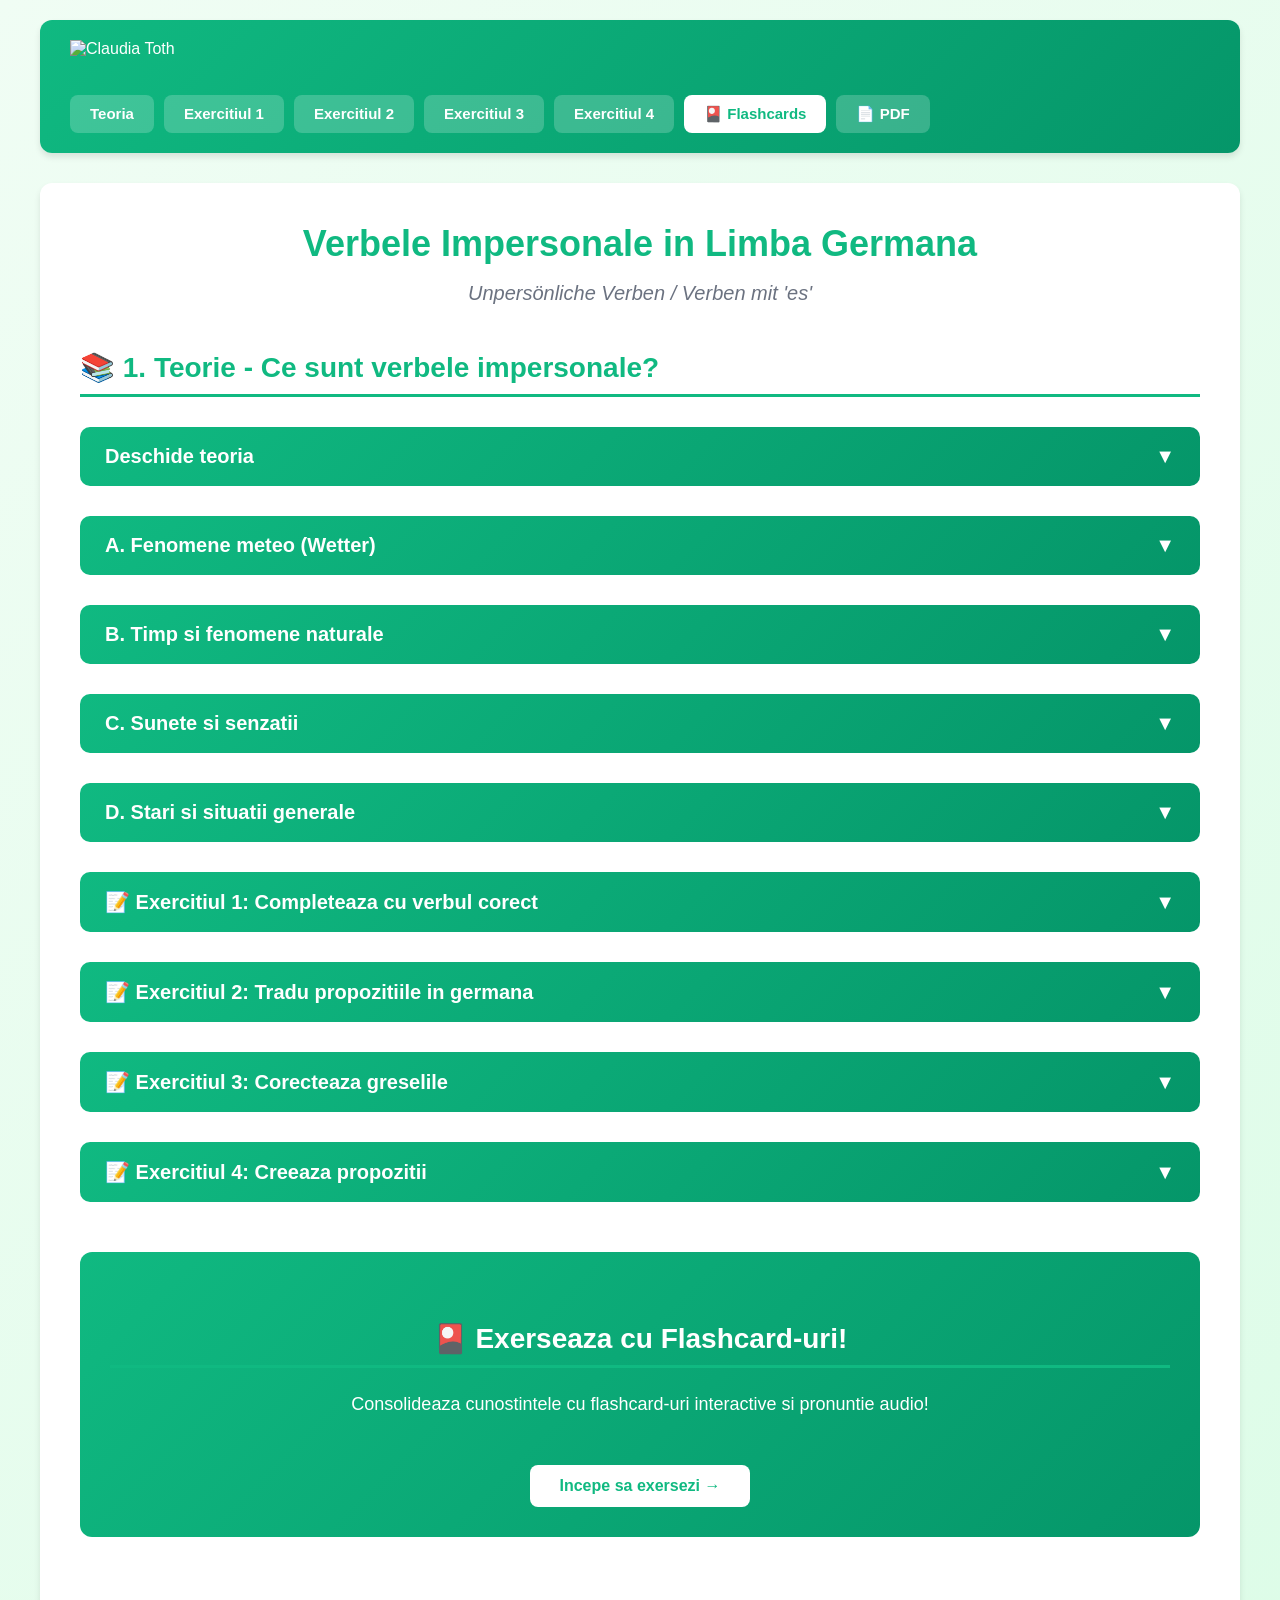
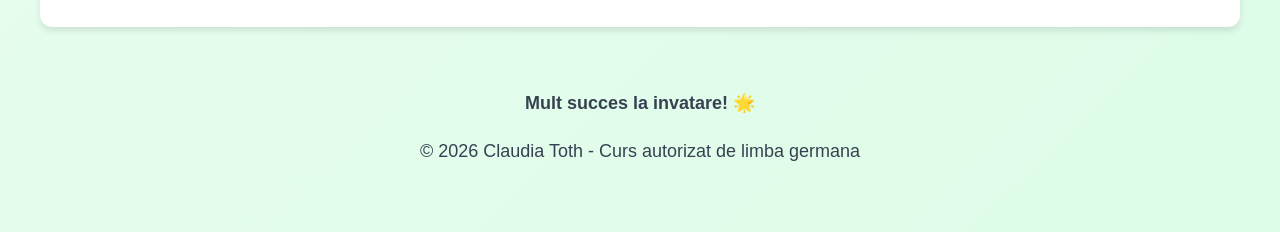
==== index.html @ e05b2d72 "index.html" ====
<!DOCTYPE html>
<html lang="ro">
<head>
    <meta charset="UTF-8">
    <meta name="robots" content="noindex, nofollow">
    <meta name="viewport" content="width=device-width, initial-scale=1.0">
    <title>Verbele Impersonale in Limba Germana</title>
    <style>
        * {
            margin: 0;
            padding: 0;
            box-sizing: border-box;
        }

        body {
            font-family: 'Segoe UI', Tahoma, Geneva, Verdana, sans-serif;
            background: linear-gradient(135deg, #f0fdf4 0%, #dcfce7 100%);
            min-height: 100vh;
            padding: 20px;
        }

        .container {
            max-width: 1200px;
            margin: 0 auto;
        }

        /* Header / Navbar */
        .header {
            background: linear-gradient(135deg, #10b981 0%, #059669 100%);
            color: white;
            padding: 20px 30px;
            border-radius: 12px;
            margin-bottom: 30px;
            box-shadow: 0 4px 6px rgba(0,0,0,0.1);
            position: sticky;
            top: 20px;
            z-index: 100;
        }

        .logo-section {
            display: flex;
            align-items: center;
            gap: 12px;
            margin-bottom: 15px;
        }

        .butterfly {
            font-size: 45px;
        }

        .brand-name {
            font-size: 28px;
            font-weight: bold;
            color: white;
        }

        .nav-buttons {
            display: flex;
            flex-wrap: wrap;
            gap: 10px;
            margin-top: 15px;
        }

        .nav-btn {
            background: rgba(255,255,255,0.2);
            color: white;
            border: none;
            padding: 10px 20px;
            border-radius: 8px;
            font-size: 15px;
            font-weight: 600;
            cursor: pointer;
            transition: all 0.3s ease;
            text-decoration: none;
        }

        .nav-btn:hover {
            background: white;
            color: #10b981;
            transform: translateY(-2px);
        }

        .flashcards-btn {
            background: white;
            color: #10b981;
        }

        .flashcards-btn:hover {
            background: rgba(255,255,255,0.9);
            transform: translateY(-2px) scale(1.05);
        }

        /* Content */
        .content {
            background: white;
            padding: 40px;
            border-radius: 12px;
            box-shadow: 0 4px 6px rgba(0,0,0,0.1);
            margin-bottom: 30px;
        }

        h1 {
            color: #10b981;
            font-size: 36px;
            margin-bottom: 10px;
            text-align: center;
        }

        h2 {
            color: #10b981;
            font-size: 28px;
            margin-top: 40px;
            margin-bottom: 20px;
            padding-bottom: 10px;
            border-bottom: 3px solid #10b981;
        }

        h3 {
            color: #10b981;
            font-size: 22px;
            margin-top: 30px;
            margin-bottom: 15px;
        }

        p {
            line-height: 1.8;
            margin-bottom: 15px;
            font-size: 18px;
            color: #374151;
        }

        .subtitle {
            text-align: center;
            font-style: italic;
            color: #6b7280;
            font-size: 20px;
            margin-bottom: 40px;
        }

        ul {
            margin-left: 30px;
            margin-bottom: 20px;
        }

        li {
            margin-bottom: 10px;
            line-height: 1.6;
            font-size: 18px;
            color: #374151;
        }

        .highlight {
            color: #10b981;
            font-weight: bold;
        }

        .example {
            background: #f0fdf4;
            padding: 15px;
            border-left: 4px solid #10b981;
            margin: 20px 0;
            border-radius: 8px;
        }

        /* Tables */
        .table-wrapper {
            overflow-x: auto;
            -webkit-overflow-scrolling: touch;
            margin: 20px 0;
            border-radius: 8px;
            box-shadow: 0 2px 8px rgba(0,0,0,0.1);
            position: relative;
        }

        .table-wrapper::after {
            content: '← Scroll →';
            position: absolute;
            bottom: 10px;
            right: 10px;
            background: rgba(16, 185, 129, 0.9);
            color: white;
            padding: 5px 10px;
            border-radius: 5px;
            font-size: 12px;
            font-weight: 600;
            pointer-events: none;
            opacity: 0;
            transition: opacity 0.3s ease;
        }

        @media (max-width: 768px) {
            .table-wrapper::after {
                opacity: 1;
            }
        }

        table {
            width: 100%;
            border-collapse: collapse;
            min-width: 600px;
        }

        th {
            background: linear-gradient(135deg, #10b981 0%, #059669 100%);
            color: white;
            padding: 15px;
            text-align: left;
            font-weight: 700;
            white-space: nowrap;
        }

        td {
            padding: 12px 15px;
            border-bottom: 1px solid #e2e8f0;
        }

        tr:hover {
            background: #f7fafc;
        }

        tr:last-child td {
            border-bottom: none;
        }

        /* Exercises */
        .exercise {
            background: #f9fafb;
            padding: 25px;
            border-radius: 12px;
            margin: 25px 0;
            border: 2px solid #e5e7eb;
        }

        .exercise-title {
            color: #10b981;
            font-size: 20px;
            font-weight: bold;
            margin-bottom: 15px;
        }

        .exercise-instruction {
            font-style: italic;
            color: #6b7280;
            margin-bottom: 20px;
        }

        .question {
            margin-bottom: 15px;
            font-size: 18px;
            line-height: 1.8;
        }

        .answer-input {
            width: 100%;
            padding: 10px;
            border: 2px solid #d1d5db;
            border-radius: 8px;
            font-size: 16px;
            margin-top: 8px;
            transition: all 0.3s ease;
            font-family: 'Segoe UI', Tahoma, Geneva, Verdana, sans-serif;
        }

        .answer-input:focus {
            outline: none;
            border-color: #10b981;
        }

        textarea.answer-input {
            resize: vertical;
            min-height: 60px;
        }

        .check-btn {
            background: #10b981;
            color: white;
            border: none;
            padding: 12px 30px;
            border-radius: 8px;
            font-size: 16px;
            font-weight: 600;
            cursor: pointer;
            margin-top: 20px;
            transition: all 0.3s ease;
        }

        .check-btn:hover {
            background: #059669;
            transform: translateY(-2px);
            box-shadow: 0 4px 12px rgba(16, 185, 129, 0.3);
        }

        .feedback {
            padding: 15px;
            border-radius: 8px;
            margin-top: 15px;
            font-weight: 600;
        }

        .feedback.correct {
            background: #d1fae5;
            color: #065f46;
            border: 2px solid #10b981;
        }

        .feedback.incorrect {
            background: #fee2e2;
            color: #991b1b;
            border: 2px solid #ef4444;
        }

        /* Dropdown sections */
        .dropdown-section {
            margin: 30px 0;
        }

        .dropdown-header {
            background: linear-gradient(135deg, #10b981 0%, #059669 100%);
            color: white;
            padding: 18px 25px;
            border-radius: 10px;
            cursor: pointer;
            display: flex;
            justify-content: space-between;
            align-items: center;
            font-size: 20px;
            font-weight: bold;
            transition: all 0.3s ease;
        }

        .dropdown-header:hover {
            transform: translateX(5px);
            box-shadow: 0 4px 12px rgba(16, 185, 129, 0.3);
        }

        .dropdown-content {
            display: none;
            padding: 25px;
            background: #f9fafb;
            border-radius: 0 0 10px 10px;
            margin-top: -10px;
        }

        .dropdown-content.active {
            display: block;
        }

        .arrow {
            transition: transform 0.3s ease;
        }

        .arrow.rotated {
            transform: rotate(180deg);
        }

        /* Back to Top Button */
        .back-to-top {
            position: fixed;
            bottom: 30px;
            right: 30px;
            background: linear-gradient(135deg, #10b981 0%, #059669 100%);
            color: white;
            width: 50px;
            height: 50px;
            border-radius: 50%;
            border: none;
            cursor: pointer;
            display: none;
            align-items: center;
            justify-content: center;
            font-size: 24px;
            box-shadow: 0 4px 12px rgba(16, 185, 129, 0.4);
            transition: all 0.3s ease;
            z-index: 999;
        }

        .back-to-top.show {
            display: flex;
        }

        .back-to-top:hover {
            transform: translateY(-5px);
            box-shadow: 0 6px 20px rgba(16, 185, 129, 0.6);
        }

        /* Audio Play Button */
        .audio-play-btn {
            background: linear-gradient(135deg, #10b981 0%, #059669 100%);
            color: white;
            border: none;
            padding: 12px 30px;
            border-radius: 25px;
            font-size: 16px;
            font-weight: 600;
            cursor: pointer;
            transition: all 0.3s ease;
            box-shadow: 0 4px 6px rgba(0,0,0,0.1);
        }

        .audio-play-btn:hover {
            transform: translateY(-2px);
            box-shadow: 0 6px 12px rgba(16, 185, 129, 0.4);
        }

        /* Footer */
        .footer {
            text-align: center;
            padding: 30px;
            color: #6b7280;
            font-size: 16px;
        }

        /* Responsive */
        @media (max-width: 768px) {
            .content {
                padding: 25px;
            }

            h1 {
                font-size: 28px;
            }

            h2 {
                font-size: 24px;
            }

            table {
                font-size: 14px;
            }

            th, td {
                padding: 10px 12px;
            }

            .nav-buttons {
                justify-content: center;
            }

            .brand-name {
                font-size: 24px;
            }

            .butterfly {
                font-size: 36px;
            }
        }
    </style>
</head>
<body>
    <div class="container">
        <!-- Header -->
        <div class="header">
            <div class="logo-section">
                <img src="claudia_toth_logo.png" alt="Claudia Toth" style="height: 40px;">
            </div>
            
            <div class="nav-buttons">
                <a href="#teoria" class="nav-btn">Teoria</a>
                <a href="#exercitiul1" class="nav-btn">Exercitiul 1</a>
                <a href="#exercitiul2" class="nav-btn">Exercitiul 2</a>
                <a href="#exercitiul3" class="nav-btn">Exercitiul 3</a>
                <a href="#exercitiul4" class="nav-btn">Exercitiul 4</a>
                <a href="flashcards.html" class="nav-btn flashcards-btn">🎴 Flashcards</a>
                <a href="Verbe_Impersonale_Germana.pdf" class="nav-btn" target="_blank">📄 PDF</a>
            </div>
        </div>

        <!-- Main Content -->
        <div class="content">
            <h1>Verbele Impersonale in Limba Germana</h1>
            <p class="subtitle">Unpersönliche Verben / Verben mit 'es'</p>

            <!-- Theory Section -->
            <section id="teoria">
                <h2>📚 1. Teorie - Ce sunt verbele impersonale?</h2>
                
                <div class="dropdown-section">
                    <div class="dropdown-header" onclick="toggleDropdown('teoria-content')">
                        <span>Deschide teoria</span>
                        <span class="arrow" id="arrow-teoria-content">▼</span>
                    </div>
                    <div class="dropdown-content" id="teoria-content">
                        <!-- Audio Button for Theory -->
                        <div style="text-align: center; margin-bottom: 20px;">
                            <button class="audio-play-btn" onclick="playAudio('teoria')">
                                🔊 Asculta teoria
                            </button>
                            <audio id="audio-teoria" src="audio_teoria.mp3"></audio>
                        </div>
                        <p>Verbele impersonale in limba germana sunt verbe care se conjuga numai la persoana a III-a singular si sunt intotdeauna insotite de pronumele <span class="highlight">'es'</span>. Aceste verbe descriu in principal fenomene naturale, stari sau procese care nu au un subiect concret.</p>

                        <h3>Caracteristici principale:</h3>
                        <ul>
                            <li>Se folosesc intotdeauna cu pronumele <span class="highlight">'es'</span> ca subiect formal</li>
                            <li>Nu pot avea un alt subiect in propozitie</li>
                            <li>Se conjuga doar la persoana a III-a singular</li>
                            <li>Descriu fenomene naturale, vremea, sunete din natura, stari generale</li>
                            <li>'Es' nu poate fi inlocuit cu alt pronume si nu se refera la nimic anume</li>
                        </ul>

                        <h3>Structura propozitiei:</h3>
                        <div class="example">
                            <strong>Es</strong> + <strong>verb (conjugat la pers. a III-a sg.)</strong> + (complement)
                            <br><br>
                            <strong>Exemplu:</strong> <span class="highlight">Es regnet</span> heute. → Ploua astazi.
                        </div>
                    </div>
                </div>

                <div class="dropdown-section" style="margin-top: 20px;">
                    <div class="dropdown-header" onclick="toggleDropdown('table-a')">
                        <span>A. Fenomene meteo (Wetter)</span>
                        <span class="arrow" id="arrow-table-a">▼</span>
                    </div>
                    <div class="dropdown-content" id="table-a">
                        <!-- Audio Button for Table A -->
                        <div style="text-align: center; margin-bottom: 20px;">
                            <button class="audio-play-btn" onclick="playAudio('table-a')">
                                🔊 Asculta vocabularul meteo
                            </button>
                            <audio id="audio-table-a" src="audio_table_a.mp3"></audio>
                        </div>
                        <div class="table-wrapper">
                            <table>
                                <tr>
                                    <th>Verbul</th>
                                    <th>Traducere</th>
                                    <th>Exemplu in germana</th>
                                    <th>Traducere in romana</th>
                                </tr>
                                <tr>
                                    <td><strong>es regnet</strong></td>
                                    <td>ploua</td>
                                    <td>Es regnet stark.</td>
                                    <td>Ploua tare.</td>
                                </tr>
                                <tr>
                                    <td><strong>es schneit</strong></td>
                                    <td>ninge</td>
                                    <td>Es schneit den ganzen Tag.</td>
                                    <td>Ninge toata ziua.</td>
                                </tr>
                                <tr>
                                    <td><strong>es hagelt</strong></td>
                                    <td>cade grindina</td>
                                    <td>Es hagelt im Sommer.</td>
                                    <td>Cade grindina vara.</td>
                                </tr>
                                <tr>
                                    <td><strong>es donnert</strong></td>
                                    <td>tuna</td>
                                    <td>Es donnert und blitzt.</td>
                                    <td>Tuna si fulgera.</td>
                                </tr>
                                <tr>
                                    <td><strong>es blitzt</strong></td>
                                    <td>fulgera</td>
                                    <td>Es blitzt am Himmel.</td>
                                    <td>Fulgera pe cer.</td>
                                </tr>
                                <tr>
                                    <td><strong>es friert</strong></td>
                                    <td>ingheata</td>
                                    <td>Es friert nachts.</td>
                                    <td>Ingheata noaptea.</td>
                                </tr>
                                <tr>
                                    <td><strong>es taut</strong></td>
                                    <td>se dezgheata</td>
                                    <td>Es taut langsam.</td>
                                    <td>Se dezgheata incet.</td>
                                </tr>
                                <tr>
                                    <td><strong>es nieselt</strong></td>
                                    <td>burnita</td>
                                    <td>Es nieselt den ganzen Tag.</td>
                                    <td>Burnita toata ziua.</td>
                                </tr>
                                <tr>
                                    <td><strong>es stürmt</strong></td>
                                    <td>e furtuna</td>
                                    <td>Es stürmt draußen.</td>
                                    <td>E furtuna afara.</td>
                                </tr>
                                <tr>
                                    <td><strong>es nebelt</strong></td>
                                    <td>e ceata</td>
                                    <td>Es nebelt morgens.</td>
                                    <td>E ceata dimineata.</td>
                                </tr>
                            </table>
                        </div>
                    </div>
                </div>

                <div class="dropdown-section" style="margin-top: 20px;">
                    <div class="dropdown-header" onclick="toggleDropdown('table-b')">
                        <span>B. Timp si fenomene naturale</span>
                        <span class="arrow" id="arrow-table-b">▼</span>
                    </div>
                    <div class="dropdown-content" id="table-b">
                        <!-- Audio Button for Table B -->
                        <div style="text-align: center; margin-bottom: 20px;">
                            <button class="audio-play-btn" onclick="playAudio('table-b')">
                                🔊 Asculta vocabularul timp
                            </button>
                            <audio id="audio-table-b" src="audio_table_b.mp3"></audio>
                        </div>
                        <div class="table-wrapper">
                            <table>
                                <tr>
                                    <th>Verbul</th>
                                    <th>Traducere</th>
                                    <th>Exemplu in germana</th>
                                    <th>Traducere in romana</th>
                                </tr>
                                <tr>
                                    <td><strong>es wird hell</strong></td>
                                    <td>se lumineaza</td>
                                    <td>Es wird hell am Morgen.</td>
                                    <td>Se lumineaza dimineata.</td>
                                </tr>
                                <tr>
                                    <td><strong>es wird dunkel</strong></td>
                                    <td>se intuneca</td>
                                    <td>Es wird dunkel am Abend.</td>
                                    <td>Se intuneca seara.</td>
                                </tr>
                                <tr>
                                    <td><strong>es dämmert</strong></td>
                                    <td>se insereaza</td>
                                    <td>Es dämmert schon.</td>
                                    <td>Deja se insereaza.</td>
                                </tr>
                                <tr>
                                    <td><strong>es tagt</strong></td>
                                    <td>se lumineaza (de ziua)</td>
                                    <td>Es tagt bald.</td>
                                    <td>Se lumineaza curand.</td>
                                </tr>
                            </table>
                        </div>
                    </div>
                </div>

                <div class="dropdown-section" style="margin-top: 20px;">
                    <div class="dropdown-header" onclick="toggleDropdown('table-c')">
                        <span>C. Sunete si senzatii</span>
                        <span class="arrow" id="arrow-table-c">▼</span>
                    </div>
                    <div class="dropdown-content" id="table-c">
                        <!-- Audio Button for Table C -->
                        <div style="text-align: center; margin-bottom: 20px;">
                            <button class="audio-play-btn" onclick="playAudio('table-c')">
                                🔊 Asculta vocabularul sunete
                            </button>
                            <audio id="audio-table-c" src="audio_table_c.mp3"></audio>
                        </div>
                        <div class="table-wrapper">
                            <table>
                                <tr>
                                    <th>Verbul</th>
                                    <th>Traducere</th>
                                    <th>Exemplu in germana</th>
                                    <th>Traducere in romana</th>
                                </tr>
                                <tr>
                                    <td><strong>es klopft</strong></td>
                                    <td>se bate (la usa)</td>
                                    <td>Es klopft an der Tür.</td>
                                    <td>Se bate la usa.</td>
                                </tr>
                                <tr>
                                    <td><strong>es klingelt</strong></td>
                                    <td>suna (soneria)</td>
                                    <td>Es klingelt an der Tür.</td>
                                    <td>Suna soneria la usa.</td>
                                </tr>
                                <tr>
                                    <td><strong>es riecht</strong></td>
                                    <td>miroase</td>
                                    <td>Es riecht nach Blumen.</td>
                                    <td>Miroase a flori.</td>
                                </tr>
                                <tr>
                                    <td><strong>es schmeckt</strong></td>
                                    <td>gusta</td>
                                    <td>Es schmeckt gut.</td>
                                    <td>Gusta bine.</td>
                                </tr>
                                <tr>
                                    <td><strong>es brennt</strong></td>
                                    <td>arde</td>
                                    <td>Es brennt im Haus!</td>
                                    <td>Arde in casa!</td>
                                </tr>
                                <tr>
                                    <td><strong>es läutet</strong></td>
                                    <td>suna (clopotul)</td>
                                    <td>Es läutet zur Pause.</td>
                                    <td>Suna la pauza.</td>
                                </tr>
                            </table>
                        </div>
                    </div>
                </div>

                <div class="dropdown-section" style="margin-top: 20px;">
                    <div class="dropdown-header" onclick="toggleDropdown('table-d')">
                        <span>D. Stari si situatii generale</span>
                        <span class="arrow" id="arrow-table-d">▼</span>
                    </div>
                    <div class="dropdown-content" id="table-d">
                        <!-- Audio Button for Table D -->
                        <div style="text-align: center; margin-bottom: 20px;">
                            <button class="audio-play-btn" onclick="playAudio('table-d')">
                                🔊 Asculta vocabularul stari
                            </button>
                            <audio id="audio-table-d" src="audio_table_d.mp3"></audio>
                        </div>
                        <div class="table-wrapper">
                            <table>
                                <tr>
                                    <th>Verbul</th>
                                    <th>Traducere</th>
                                    <th>Exemplu in germana</th>
                                    <th>Traducere in romana</th>
                                </tr>
                                <tr>
                                    <td><strong>es geht</strong></td>
                                    <td>merge (situatia)</td>
                                    <td>Es geht mir gut.</td>
                                    <td>Imi merge bine.</td>
                                </tr>
                                <tr>
                                    <td><strong>es gibt</strong></td>
                                    <td>exista</td>
                                    <td>Es gibt viele Menschen.</td>
                                    <td>Exista multi oameni.</td>
                                </tr>
                                <tr>
                                    <td><strong>es fehlt</strong></td>
                                    <td>lipseste</td>
                                    <td>Es fehlt mir an Zeit.</td>
                                    <td>Imi lipseste timpul.</td>
                                </tr>
                                <tr>
                                    <td><strong>es handelt sich</strong></td>
                                    <td>e vorba despre</td>
                                    <td>Es handelt sich um ein Problem.</td>
                                    <td>E vorba despre o problema.</td>
                                </tr>
                                <tr>
                                    <td><strong>es kommt darauf an</strong></td>
                                    <td>depinde</td>
                                    <td>Es kommt auf dich an.</td>
                                    <td>Depinde de tine.</td>
                                </tr>
                            </table>
                        </div>
                    </div>
                </div>
            </section>

            <!-- Exercise 1 -->
            <section id="exercitiul1">
                <div class="dropdown-section">
                    <div class="dropdown-header" onclick="toggleDropdown('ex1')">
                        <span>📝 Exercitiul 1: Completeaza cu verbul corect</span>
                        <span class="arrow" id="arrow-ex1">▼</span>
                    </div>
                    <div class="dropdown-content" id="ex1">
                        <div class="exercise">
                            <p class="exercise-instruction">Instructiuni: Alege verbul impersonal potrivit pentru fiecare propozitie.</p>
                            
                            <div class="question">
                                1. Im Winter __________ oft. (ninge)
                                <input type="text" class="answer-input" id="ex1-q1" placeholder="Raspunsul tau">
                                <div class="answer-display" id="answer-ex1-q1" style="margin-top: 10px; color: #10b981; font-weight: bold; display: none;">
                                    ✓ Raspuns corect: schneit es
                                </div>
                            </div>
                            
                            <div class="question">
                                2. Hörst du? __________ an der Tür! (suna soneria)
                                <input type="text" class="answer-input" id="ex1-q2" placeholder="Raspunsul tau">
                                <div class="answer-display" id="answer-ex1-q2" style="margin-top: 10px; color: #10b981; font-weight: bold; display: none;">
                                    ✓ Raspuns corect: Es klingelt
                                </div>
                            </div>
                            
                            <div class="question">
                                3. Vorsicht! __________ ! (tuna)
                                <input type="text" class="answer-input" id="ex1-q3" placeholder="Raspunsul tau">
                                <div class="answer-display" id="answer-ex1-q3" style="margin-top: 10px; color: #10b981; font-weight: bold; display: none;">
                                    ✓ Raspuns corect: Es donnert
                                </div>
                            </div>
                            
                            <div class="question">
                                4. Am Abend __________ früh. (se intuneca)
                                <input type="text" class="answer-input" id="ex1-q4" placeholder="Raspunsul tau">
                                <div class="answer-display" id="answer-ex1-q4" style="margin-top: 10px; color: #10b981; font-weight: bold; display: none;">
                                    ✓ Raspuns corect: wird es dunkel
                                </div>
                            </div>
                            
                            <div class="question">
                                5. In der Küche __________ nach Pizza. (miroase)
                                <input type="text" class="answer-input" id="ex1-q5" placeholder="Raspunsul tau">
                                <div class="answer-display" id="answer-ex1-q5" style="margin-top: 10px; color: #10b981; font-weight: bold; display: none;">
                                    ✓ Raspuns corect: riecht es
                                </div>
                            </div>

                            <div class="question">
                                6. Morgen __________ stark. (ploua)
                                <input type="text" class="answer-input" id="ex1-q6" placeholder="Raspunsul tau">
                                <div class="answer-display" id="answer-ex1-q6" style="margin-top: 10px; color: #10b981; font-weight: bold; display: none;">
                                    ✓ Raspuns corect: regnet es
                                </div>
                            </div>

                            <div class="question">
                                7. Im Herbst __________ oft. (e ceata)
                                <input type="text" class="answer-input" id="ex1-q7" placeholder="Raspunsul tau">
                                <div class="answer-display" id="answer-ex1-q7" style="margin-top: 10px; color: #10b981; font-weight: bold; display: none;">
                                    ✓ Raspuns corect: nebelt es
                                </div>
                            </div>

                            <div class="question">
                                8. Bei minus 10 Grad __________ . (ingheata)
                                <input type="text" class="answer-input" id="ex1-q8" placeholder="Raspunsul tau">
                                <div class="answer-display" id="answer-ex1-q8" style="margin-top: 10px; color: #10b981; font-weight: bold; display: none;">
                                    ✓ Raspuns corect: gefriert es
                                </div>
                            </div>

                            <div class="question">
                                9. In diesem Restaurant __________ viele Gerichte. (exista)
                                <input type="text" class="answer-input" id="ex1-q9" placeholder="Raspunsul tau">
                                <div class="answer-display" id="answer-ex1-q9" style="margin-top: 10px; color: #10b981; font-weight: bold; display: none;">
                                    ✓ Raspuns corect: gibt es
                                </div>
                            </div>

                            <div class="question">
                                10. Beim Gewitter __________ und __________ . (tuna si fulgera)
                                <input type="text" class="answer-input" id="ex1-q10" placeholder="Raspunsul tau">
                                <div class="answer-display" id="answer-ex1-q10" style="margin-top: 10px; color: #10b981; font-weight: bold; display: none;">
                                    ✓ Raspuns corect: donnert es und blitzt es
                                </div>
                            </div>
                            
                            <div style="display: flex; gap: 15px; margin-top: 30px;">
                                <button class="check-btn" onclick="verifyAnswers('ex1', 10)">✓ Verifica raspunsurile</button>
                                <button class="check-btn" style="background: #6b7280;" onclick="resetExercise('ex1', 10)">↻ Reseteaza</button>
                            </div>
                            <div id="result-ex1" class="feedback" style="display:none; margin-top: 20px;"></div>
                        </div>
                    </div>
                </div>
            </section>

            <!-- Exercise 2 -->
            <section id="exercitiul2">
                <div class="dropdown-section">
                    <div class="dropdown-header" onclick="toggleDropdown('ex2')">
                        <span>📝 Exercitiul 2: Tradu propozitiile in germana</span>
                        <span class="arrow" id="arrow-ex2">▼</span>
                    </div>
                    <div class="dropdown-content" id="ex2">
                        <div class="exercise">
                            <p class="exercise-instruction">Instructiuni: Tradu urmatoarele propozitii folosind verbe impersonale.</p>
                            
                            <div class="question">
                                1. Ploua tare afara.
                                <input type="text" class="answer-input" id="ex2-q1" placeholder="Raspunsul tau">
                                <div class="answer-display" id="answer-ex2-q1" style="margin-top: 10px; color: #10b981; font-weight: bold; display: none;">
                                    ✓ Raspuns corect: Es regnet stark draußen.
                                </div>
                            </div>
                            
                            <div class="question">
                                2. Suna la usa.
                                <input type="text" class="answer-input" id="ex2-q2" placeholder="Raspunsul tau">
                                <div class="answer-display" id="answer-ex2-q2" style="margin-top: 10px; color: #10b981; font-weight: bold; display: none;">
                                    ✓ Raspuns corect: Es klingelt an der Tür.
                                </div>
                            </div>
                            
                            <div class="question">
                                3. Se intuneca deja.
                                <input type="text" class="answer-input" id="ex2-q3" placeholder="Raspunsul tau">
                                <div class="answer-display" id="answer-ex2-q3" style="margin-top: 10px; color: #10b981; font-weight: bold; display: none;">
                                    ✓ Raspuns corect: Es wird schon dunkel.
                                </div>
                            </div>
                            
                            <div class="question">
                                4. Miroase a cafea.
                                <input type="text" class="answer-input" id="ex2-q4" placeholder="Raspunsul tau">
                                <div class="answer-display" id="answer-ex2-q4" style="margin-top: 10px; color: #10b981; font-weight: bold; display: none;">
                                    ✓ Raspuns corect: Es riecht nach Kaffee.
                                </div>
                            </div>
                            
                            <div class="question">
                                5. Exista multe posibilitati.
                                <input type="text" class="answer-input" id="ex2-q5" placeholder="Raspunsul tau">
                                <div class="answer-display" id="answer-ex2-q5" style="margin-top: 10px; color: #10b981; font-weight: bold; display: none;">
                                    ✓ Raspuns corect: Es gibt viele Möglichkeiten.
                                </div>
                            </div>
                            
                            <div style="display: flex; gap: 15px; margin-top: 30px;">
                                <button class="check-btn" onclick="verifyAnswers('ex2', 5)">✓ Verifica raspunsurile</button>
                                <button class="check-btn" style="background: #6b7280;" onclick="resetExercise('ex2', 5)">↻ Reseteaza</button>
                            </div>
                            <div id="result-ex2" class="feedback" style="display:none; margin-top: 20px;"></div>
                        </div>
                    </div>
                </div>
            </section>

            <!-- Exercise 3 -->
            <section id="exercitiul3">
                <div class="dropdown-section">
                    <div class="dropdown-header" onclick="toggleDropdown('ex3')">
                        <span>📝 Exercitiul 3: Corecteaza greselile</span>
                        <span class="arrow" id="arrow-ex3">▼</span>
                    </div>
                    <div class="dropdown-content" id="ex3">
                        <div class="exercise">
                            <p class="exercise-instruction">Instructiuni: Identifica si corecteaza greselile din propozitiile de mai jos.</p>
                            
                            <div class="question">
                                1. Er schneit heute.
                                <input type="text" class="answer-input" id="ex3-q1" placeholder="Raspunsul tau">
                                <div class="answer-display" id="answer-ex3-q1" style="margin-top: 10px; color: #10b981; font-weight: bold; display: none;">
                                    ✓ Raspuns corect: Es schneit heute.
                                </div>
                            </div>
                            
                            <div class="question">
                                2. Sie regnet stark.
                                <input type="text" class="answer-input" id="ex3-q2" placeholder="Raspunsul tau">
                                <div class="answer-display" id="answer-ex3-q2" style="margin-top: 10px; color: #10b981; font-weight: bold; display: none;">
                                    ✓ Raspuns corect: Es regnet stark.
                                </div>
                            </div>
                            
                            <div class="question">
                                3. Ich donnert laut.
                                <input type="text" class="answer-input" id="ex3-q3" placeholder="Raspunsul tau">
                                <div class="answer-display" id="answer-ex3-q3" style="margin-top: 10px; color: #10b981; font-weight: bold; display: none;">
                                    ✓ Raspuns corect: Es donnert laut.
                                </div>
                            </div>
                            
                            <div class="question">
                                4. Du klingelst an der Tür.
                                <input type="text" class="answer-input" id="ex3-q4" placeholder="Raspunsul tau">
                                <div class="answer-display" id="answer-ex3-q4" style="margin-top: 10px; color: #10b981; font-weight: bold; display: none;">
                                    ✓ Raspuns corect: Es klingelt an der Tür.
                                </div>
                            </div>
                            
                            <div class="question">
                                5. Wir frieren nachts.
                                <input type="text" class="answer-input" id="ex3-q5" placeholder="Raspunsul tau">
                                <div class="answer-display" id="answer-ex3-q5" style="margin-top: 10px; color: #10b981; font-weight: bold; display: none;">
                                    ✓ Raspuns corect: Es friert nachts.
                                </div>
                            </div>
                            
                            <div style="display: flex; gap: 15px; margin-top: 30px;">
                                <button class="check-btn" onclick="verifyAnswers('ex3', 5)">✓ Verifica raspunsurile</button>
                                <button class="check-btn" style="background: #6b7280;" onclick="resetExercise('ex3', 5)">↻ Reseteaza</button>
                            </div>
                            <div id="result-ex3" class="feedback" style="display:none; margin-top: 20px;"></div>
                        </div>
                    </div>
                </div>
            </section>

            <!-- Exercise 4 -->
            <section id="exercitiul4">
                <div class="dropdown-section">
                    <div class="dropdown-header" onclick="toggleDropdown('ex4')">
                        <span>📝 Exercitiul 4: Creeaza propozitii</span>
                        <span class="arrow" id="arrow-ex4">▼</span>
                    </div>
                    <div class="dropdown-content" id="ex4">
                        <div class="exercise">
                            <p class="exercise-instruction">Instructiuni: Creeaza cate o propozitie completa folosind urmatoarele verbe impersonale.</p>
                            
                            <div class="question">
                                1. es hagelt
                                <textarea class="answer-input" id="ex4-q1" placeholder="Scrie propozitia ta aici..." rows="2"></textarea>
                                <div class="answer-display" id="answer-ex4-q1" style="margin-top: 10px; color: #10b981; font-weight: bold; display: none;">
                                    ✓ Exemplu de raspuns: Es hagelt im Sommer selten.
                                </div>
                            </div>
                            
                            <div class="question">
                                2. es riecht
                                <textarea class="answer-input" id="ex4-q2" placeholder="Scrie propozitia ta aici..." rows="2"></textarea>
                                <div class="answer-display" id="answer-ex4-q2" style="margin-top: 10px; color: #10b981; font-weight: bold; display: none;">
                                    ✓ Exemplu de raspuns: Es riecht nach frischem Brot in der Bäckerei.
                                </div>
                            </div>
                            
                            <div class="question">
                                3. es taut
                                <textarea class="answer-input" id="ex4-q3" placeholder="Scrie propozitia ta aici..." rows="2"></textarea>
                                <div class="answer-display" id="answer-ex4-q3" style="margin-top: 10px; color: #10b981; font-weight: bold; display: none;">
                                    ✓ Exemplu de raspuns: Es taut im Frühling.
                                </div>
                            </div>
                            
                            <div class="question">
                                4. es dämmert
                                <textarea class="answer-input" id="ex4-q4" placeholder="Scrie propozitia ta aici..." rows="2"></textarea>
                                <div class="answer-display" id="answer-ex4-q4" style="margin-top: 10px; color: #10b981; font-weight: bold; display: none;">
                                    ✓ Exemplu de raspuns: Es dämmert schon am Nachmittag.
                                </div>
                            </div>
                            
                            <div class="question">
                                5. es gibt
                                <textarea class="answer-input" id="ex4-q5" placeholder="Scrie propozitia ta aici..." rows="2"></textarea>
                                <div class="answer-display" id="answer-ex4-q5" style="margin-top: 10px; color: #10b981; font-weight: bold; display: none;">
                                    ✓ Exemplu de raspuns: Es gibt heute keine Hausaufgaben.
                                </div>
                            </div>
                            
                            <div style="display: flex; gap: 15px; margin-top: 30px;">
                                <button class="check-btn" onclick="checkCreativeExercise('ex4')">✓ Am terminat</button>
                                <button class="check-btn" style="background: #6b7280;" onclick="resetExercise('ex4', 5)">↻ Reseteaza</button>
                            </div>
                            <div id="result-ex4" class="feedback" style="display:none; margin-top: 20px;"></div>
                        </div>
                    </div>
                </div>
            </section>

            <!-- Call to Action -->
            <div style="text-align: center; margin: 50px 0; padding: 30px; background: linear-gradient(135deg, #10b981 0%, #059669 100%); border-radius: 12px;">
                <h2 style="color: white; margin-bottom: 20px;">🎴 Exerseaza cu Flashcard-uri!</h2>
                <p style="color: white; font-size: 18px; margin-bottom: 25px;">Consolideaza cunostintele cu flashcard-uri interactive si pronuntie audio!</p>
                <a href="flashcards.html" class="check-btn" style="background: white; color: #10b981; text-decoration: none; display: inline-block;">
                    Incepe sa exersezi →
                </a>
            </div>
        </div>

        <!-- Footer -->
        <div class="footer">
            <p><strong>Mult succes la invatare! 🌟</strong></p>
            <p>© 2026 Claudia Toth - Curs autorizat de limba germana</p>
        </div>

        <!-- Back to Top Button -->
        <button class="back-to-top" id="backToTop" onclick="scrollToTop()">
            ↑
        </button>
    </div>

    <script>
        // Audio playback function
        function playAudio(id) {
            const audio = document.getElementById('audio-' + id);
            if (audio) {
                audio.play();
            }
        }

        function toggleDropdown(id) {
            const content = document.getElementById(id);
            const arrow = document.getElementById('arrow-' + id);
            
            content.classList.toggle('active');
            arrow.classList.toggle('rotated');
        }

        // Verify answers function
        function verifyAnswers(exerciseId, numQuestions) {
            let allFilled = true;
            
            for (let i = 1; i <= numQuestions; i++) {
                const input = document.getElementById(`${exerciseId}-q${i}`);
                if (!input.value.trim()) {
                    allFilled = false;
                    break;
                }
            }
            
            const resultDiv = document.getElementById(`result-${exerciseId}`);
            
            if (allFilled) {
                // Show all answers
                for (let i = 1; i <= numQuestions; i++) {
                    const answerDiv = document.getElementById(`answer-${exerciseId}-q${i}`);
                    if (answerDiv) {
                        answerDiv.style.display = 'block';
                    }
                }
                
                resultDiv.className = 'feedback correct';
                resultDiv.innerHTML = '<strong>✓ Excelent!</strong> Ai completat toate raspunsurile. Verifica fiecare raspuns cu solutia corecta de mai sus!';
                resultDiv.style.display = 'block';
            } else {
                resultDiv.className = 'feedback incorrect';
                resultDiv.innerHTML = '<strong>⚠ Atentie!</strong> Te rog sa completezi toate raspunsurile inainte de verificare.';
                resultDiv.style.display = 'block';
            }
        }

        // Check creative exercise (Exercise 4)
        function checkCreativeExercise(exerciseId) {
            let allFilled = true;
            
            for (let i = 1; i <= 5; i++) {
                const input = document.getElementById(`${exerciseId}-q${i}`);
                if (!input.value.trim()) {
                    allFilled = false;
                    break;
                }
            }
            
            const resultDiv = document.getElementById(`result-${exerciseId}`);
            
            if (allFilled) {
                // Show all example answers
                for (let i = 1; i <= 5; i++) {
                    const answerDiv = document.getElementById(`answer-${exerciseId}-q${i}`);
                    if (answerDiv) {
                        answerDiv.style.display = 'block';
                    }
                }
                
                resultDiv.className = 'feedback correct';
                resultDiv.innerHTML = '<strong>✓ Felicitari!</strong> Ai creat toate propozitiile. Compara-le cu exemplele de mai sus pentru inspiratie!';
                resultDiv.style.display = 'block';
            } else {
                resultDiv.className = 'feedback incorrect';
                resultDiv.innerHTML = '<strong>⚠ Atentie!</strong> Te rog sa scrii toate propozitiile inainte de a finaliza.';
                resultDiv.style.display = 'block';
            }
        }

        // Reset exercise function
        function resetExercise(exerciseId, numQuestions) {
            for (let i = 1; i <= numQuestions; i++) {
                const input = document.getElementById(`${exerciseId}-q${i}`);
                if (input) {
                    input.value = '';
                }
                
                // Hide answers again
                const answerDiv = document.getElementById(`answer-${exerciseId}-q${i}`);
                if (answerDiv) {
                    answerDiv.style.display = 'none';
                }
            }
            
            const resultDiv = document.getElementById(`result-${exerciseId}`);
            resultDiv.style.display = 'none';
        }

        // Back to top button
        function scrollToTop() {
            window.scrollTo({
                top: 0,
                behavior: 'smooth'
            });
        }

        // Show/hide back to top button
        window.addEventListener('scroll', function() {
            const backToTopButton = document.getElementById('backToTop');
            if (window.pageYOffset > 300) {
                backToTopButton.classList.add('show');
            } else {
                backToTopButton.classList.remove('show');
            }
        });

        // Smooth scroll for navigation
        document.querySelectorAll('a[href^="#"]').forEach(anchor => {
            anchor.addEventListener('click', function (e) {
                e.preventDefault();
                const target = document.querySelector(this.getAttribute('href'));
                if (target) {
                    target.scrollIntoView({
                        behavior: 'smooth',
                        block: 'start'
                    });
                }
            });
        });
    </script>
</body>
</html>
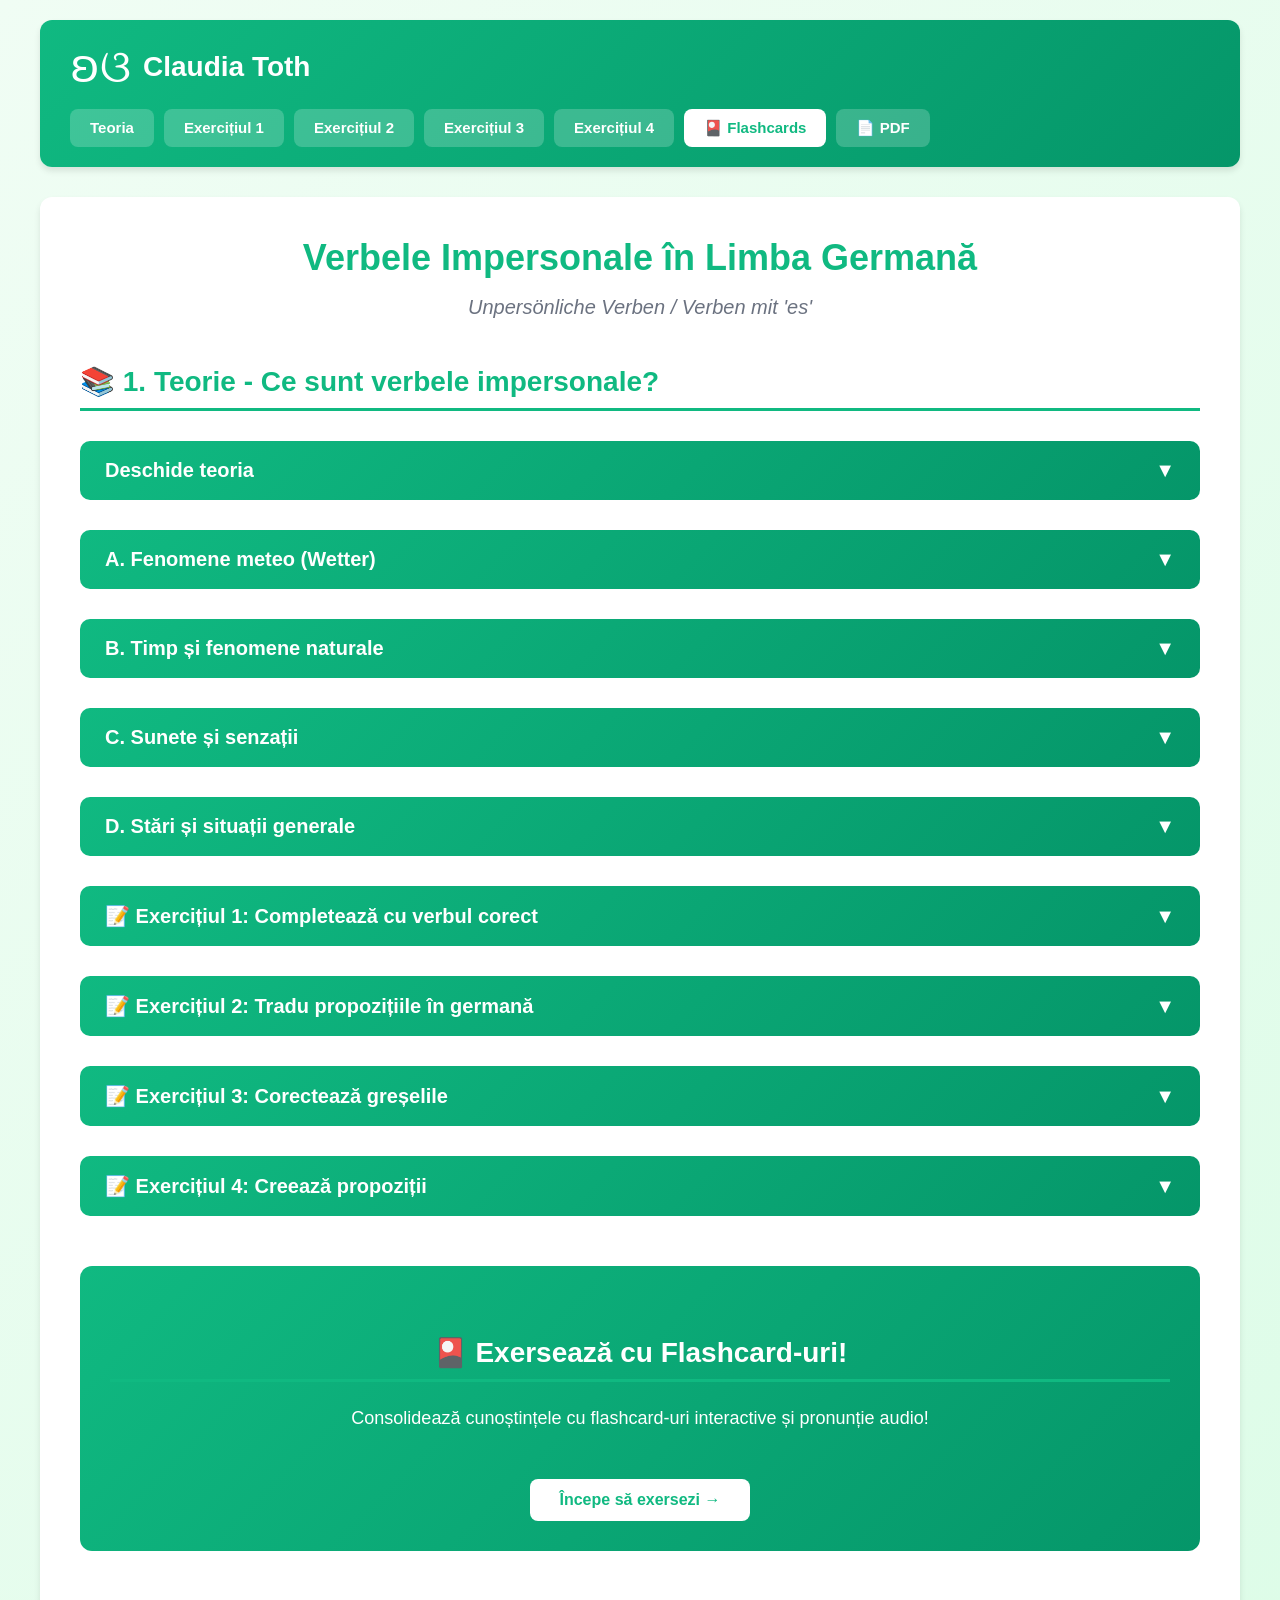
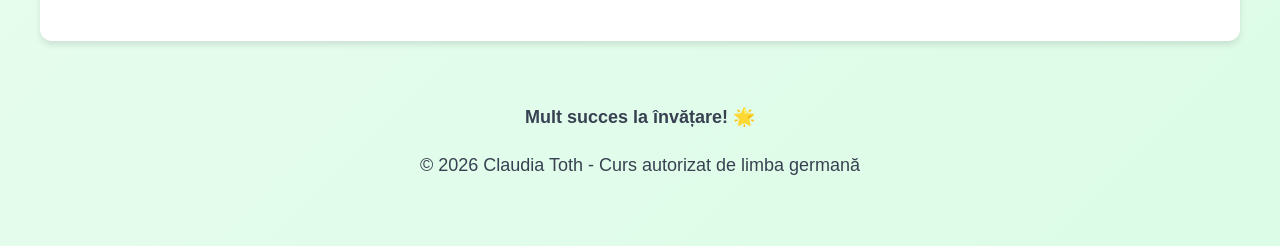
==== commit ffdc8fd8: "index.html" ====
--- a/index.html
+++ b/index.html
@@ -4,7 +4,7 @@
     <meta charset="UTF-8">
     <meta name="robots" content="noindex, nofollow">
     <meta name="viewport" content="width=device-width, initial-scale=1.0">
-    <title>Verbele Impersonale in Limba Germana</title>
+    <title>Verbele Impersonale în Limba Germană</title>
     <style>
         * {
             margin: 0;
@@ -451,15 +451,16 @@
         <!-- Header -->
         <div class="header">
             <div class="logo-section">
-                <img src="claudia_toth_logo.png" alt="Claudia Toth" style="height: 40px;">
+                <span class="butterfly">ʚଓ</span>
+                <span class="brand-name">Claudia Toth</span>
             </div>
             
             <div class="nav-buttons">
                 <a href="#teoria" class="nav-btn">Teoria</a>
-                <a href="#exercitiul1" class="nav-btn">Exercitiul 1</a>
-                <a href="#exercitiul2" class="nav-btn">Exercitiul 2</a>
-                <a href="#exercitiul3" class="nav-btn">Exercitiul 3</a>
-                <a href="#exercitiul4" class="nav-btn">Exercitiul 4</a>
+                <a href="#exercitiul1" class="nav-btn">Exercițiul 1</a>
+                <a href="#exercitiul2" class="nav-btn">Exercițiul 2</a>
+                <a href="#exercitiul3" class="nav-btn">Exercițiul 3</a>
+                <a href="#exercitiul4" class="nav-btn">Exercițiul 4</a>
                 <a href="flashcards.html" class="nav-btn flashcards-btn">🎴 Flashcards</a>
                 <a href="Verbe_Impersonale_Germana.pdf" class="nav-btn" target="_blank">📄 PDF</a>
             </div>
@@ -467,7 +468,7 @@
 
         <!-- Main Content -->
         <div class="content">
-            <h1>Verbele Impersonale in Limba Germana</h1>
+            <h1>Verbele Impersonale în Limba Germană</h1>
             <p class="subtitle">Unpersönliche Verben / Verben mit 'es'</p>
 
             <!-- Theory Section -->
@@ -483,26 +484,26 @@
                         <!-- Audio Button for Theory -->
                         <div style="text-align: center; margin-bottom: 20px;">
                             <button class="audio-play-btn" onclick="playAudio('teoria')">
-                                🔊 Asculta teoria
+                                🔊 Ascultă teoria
                             </button>
                             <audio id="audio-teoria" src="audio_teoria.mp3"></audio>
                         </div>
-                        <p>Verbele impersonale in limba germana sunt verbe care se conjuga numai la persoana a III-a singular si sunt intotdeauna insotite de pronumele <span class="highlight">'es'</span>. Aceste verbe descriu in principal fenomene naturale, stari sau procese care nu au un subiect concret.</p>
+                        <p>Verbele impersonale în limba germană sunt verbe care se conjugă numai la persoana a III-a singular și sunt întotdeauna însoțite de pronumele <span class="highlight">'es'</span>. Aceste verbe descriu în principal fenomene naturale, stări sau procese care nu au un subiect concret.</p>
 
                         <h3>Caracteristici principale:</h3>
                         <ul>
-                            <li>Se folosesc intotdeauna cu pronumele <span class="highlight">'es'</span> ca subiect formal</li>
-                            <li>Nu pot avea un alt subiect in propozitie</li>
-                            <li>Se conjuga doar la persoana a III-a singular</li>
-                            <li>Descriu fenomene naturale, vremea, sunete din natura, stari generale</li>
-                            <li>'Es' nu poate fi inlocuit cu alt pronume si nu se refera la nimic anume</li>
+                            <li>Se folosesc întotdeauna cu pronumele <span class="highlight">'es'</span> ca subiect formal</li>
+                            <li>Nu pot avea un alt subiect în propoziție</li>
+                            <li>Se conjugă doar la persoana a III-a singular</li>
+                            <li>Descriu fenomene naturale, vremea, sunete din natură, stări generale</li>
+                            <li>'Es' nu poate fi înlocuit cu alt pronume și nu se referă la nimic anume</li>
                         </ul>
 
-                        <h3>Structura propozitiei:</h3>
+                        <h3>Structura propoziției:</h3>
                         <div class="example">
                             <strong>Es</strong> + <strong>verb (conjugat la pers. a III-a sg.)</strong> + (complement)
                             <br><br>
-                            <strong>Exemplu:</strong> <span class="highlight">Es regnet</span> heute. → Ploua astazi.
+                            <strong>Exemplu:</strong> <span class="highlight">Es regnet</span> heute. → Plouă astăzi.
                         </div>
                     </div>
                 </div>
@@ -516,7 +517,7 @@
                         <!-- Audio Button for Table A -->
                         <div style="text-align: center; margin-bottom: 20px;">
                             <button class="audio-play-btn" onclick="playAudio('table-a')">
-                                🔊 Asculta vocabularul meteo
+                                🔊 Ascultă vocabularul meteo
                             </button>
                             <audio id="audio-table-a" src="audio_table_a.mp3"></audio>
                         </div>
@@ -525,68 +526,68 @@
                                 <tr>
                                     <th>Verbul</th>
                                     <th>Traducere</th>
-                                    <th>Exemplu in germana</th>
-                                    <th>Traducere in romana</th>
+                                    <th>Exemplu în germană</th>
+                                    <th>Traducere în română</th>
                                 </tr>
                                 <tr>
                                     <td><strong>es regnet</strong></td>
-                                    <td>ploua</td>
+                                    <td>plouă</td>
                                     <td>Es regnet stark.</td>
-                                    <td>Ploua tare.</td>
+                                    <td>Plouă tare.</td>
                                 </tr>
                                 <tr>
                                     <td><strong>es schneit</strong></td>
                                     <td>ninge</td>
                                     <td>Es schneit den ganzen Tag.</td>
-                                    <td>Ninge toata ziua.</td>
+                                    <td>Ninge toată ziua.</td>
                                 </tr>
                                 <tr>
                                     <td><strong>es hagelt</strong></td>
-                                    <td>cade grindina</td>
+                                    <td>cade grindină</td>
                                     <td>Es hagelt im Sommer.</td>
-                                    <td>Cade grindina vara.</td>
+                                    <td>Cade grindină vara.</td>
                                 </tr>
                                 <tr>
                                     <td><strong>es donnert</strong></td>
-                                    <td>tuna</td>
+                                    <td>tună</td>
                                     <td>Es donnert und blitzt.</td>
-                                    <td>Tuna si fulgera.</td>
+                                    <td>Tună și fulgeră.</td>
                                 </tr>
                                 <tr>
                                     <td><strong>es blitzt</strong></td>
-                                    <td>fulgera</td>
+                                    <td>fulgeră</td>
                                     <td>Es blitzt am Himmel.</td>
-                                    <td>Fulgera pe cer.</td>
+                                    <td>Fulgeră pe cer.</td>
                                 </tr>
                                 <tr>
                                     <td><strong>es friert</strong></td>
-                                    <td>ingheata</td>
+                                    <td>îngheață</td>
                                     <td>Es friert nachts.</td>
-                                    <td>Ingheata noaptea.</td>
+                                    <td>Îngheață noaptea.</td>
                                 </tr>
                                 <tr>
                                     <td><strong>es taut</strong></td>
-                                    <td>se dezgheata</td>
+                                    <td>se dezgheață</td>
                                     <td>Es taut langsam.</td>
-                                    <td>Se dezgheata incet.</td>
+                                    <td>Se dezgheață încet.</td>
                                 </tr>
                                 <tr>
                                     <td><strong>es nieselt</strong></td>
-                                    <td>burnita</td>
+                                    <td>burniță</td>
                                     <td>Es nieselt den ganzen Tag.</td>
-                                    <td>Burnita toata ziua.</td>
+                                    <td>Burniță toată ziua.</td>
                                 </tr>
                                 <tr>
                                     <td><strong>es stürmt</strong></td>
-                                    <td>e furtuna</td>
+                                    <td>e furtună</td>
                                     <td>Es stürmt draußen.</td>
-                                    <td>E furtuna afara.</td>
+                                    <td>E furtună afară.</td>
                                 </tr>
                                 <tr>
                                     <td><strong>es nebelt</strong></td>
-                                    <td>e ceata</td>
+                                    <td>e ceață</td>
                                     <td>Es nebelt morgens.</td>
-                                    <td>E ceata dimineata.</td>
+                                    <td>E ceață dimineața.</td>
                                 </tr>
                             </table>
                         </div>
@@ -595,14 +596,14 @@
 
                 <div class="dropdown-section" style="margin-top: 20px;">
                     <div class="dropdown-header" onclick="toggleDropdown('table-b')">
-                        <span>B. Timp si fenomene naturale</span>
+                        <span>B. Timp și fenomene naturale</span>
                         <span class="arrow" id="arrow-table-b">▼</span>
                     </div>
                     <div class="dropdown-content" id="table-b">
                         <!-- Audio Button for Table B -->
                         <div style="text-align: center; margin-bottom: 20px;">
                             <button class="audio-play-btn" onclick="playAudio('table-b')">
-                                🔊 Asculta vocabularul timp
+                                🔊 Ascultă vocabularul timp
                             </button>
                             <audio id="audio-table-b" src="audio_table_b.mp3"></audio>
                         </div>
@@ -611,32 +612,32 @@
                                 <tr>
                                     <th>Verbul</th>
                                     <th>Traducere</th>
-                                    <th>Exemplu in germana</th>
-                                    <th>Traducere in romana</th>
+                                    <th>Exemplu în germană</th>
+                                    <th>Traducere în română</th>
                                 </tr>
                                 <tr>
                                     <td><strong>es wird hell</strong></td>
-                                    <td>se lumineaza</td>
+                                    <td>se luminează</td>
                                     <td>Es wird hell am Morgen.</td>
-                                    <td>Se lumineaza dimineata.</td>
+                                    <td>Se luminează dimineața.</td>
                                 </tr>
                                 <tr>
                                     <td><strong>es wird dunkel</strong></td>
-                                    <td>se intuneca</td>
+                                    <td>se întunecă</td>
                                     <td>Es wird dunkel am Abend.</td>
-                                    <td>Se intuneca seara.</td>
+                                    <td>Se întunecă seara.</td>
                                 </tr>
                                 <tr>
                                     <td><strong>es dämmert</strong></td>
-                                    <td>se insereaza</td>
+                                    <td>se înserează</td>
                                     <td>Es dämmert schon.</td>
-                                    <td>Deja se insereaza.</td>
+                                    <td>Deja se înserează.</td>
                                 </tr>
                                 <tr>
                                     <td><strong>es tagt</strong></td>
-                                    <td>se lumineaza (de ziua)</td>
+                                    <td>se luminează (de ziuă)</td>
                                     <td>Es tagt bald.</td>
-                                    <td>Se lumineaza curand.</td>
+                                    <td>Se luminează curând.</td>
                                 </tr>
                             </table>
                         </div>
@@ -645,14 +646,14 @@
 
                 <div class="dropdown-section" style="margin-top: 20px;">
                     <div class="dropdown-header" onclick="toggleDropdown('table-c')">
-                        <span>C. Sunete si senzatii</span>
+                        <span>C. Sunete și senzații</span>
                         <span class="arrow" id="arrow-table-c">▼</span>
                     </div>
                     <div class="dropdown-content" id="table-c">
                         <!-- Audio Button for Table C -->
                         <div style="text-align: center; margin-bottom: 20px;">
                             <button class="audio-play-btn" onclick="playAudio('table-c')">
-                                🔊 Asculta vocabularul sunete
+                                🔊 Ascultă vocabularul sunete
                             </button>
                             <audio id="audio-table-c" src="audio_table_c.mp3"></audio>
                         </div>
@@ -661,20 +662,20 @@
                                 <tr>
                                     <th>Verbul</th>
                                     <th>Traducere</th>
-                                    <th>Exemplu in germana</th>
-                                    <th>Traducere in romana</th>
+                                    <th>Exemplu în germană</th>
+                                    <th>Traducere în română</th>
                                 </tr>
                                 <tr>
                                     <td><strong>es klopft</strong></td>
-                                    <td>se bate (la usa)</td>
+                                    <td>se bate (la ușă)</td>
                                     <td>Es klopft an der Tür.</td>
-                                    <td>Se bate la usa.</td>
+                                    <td>Se bate la ușă.</td>
                                 </tr>
                                 <tr>
                                     <td><strong>es klingelt</strong></td>
-                                    <td>suna (soneria)</td>
+                                    <td>sună (soneria)</td>
                                     <td>Es klingelt an der Tür.</td>
-                                    <td>Suna soneria la usa.</td>
+                                    <td>Sună soneria la ușă.</td>
                                 </tr>
                                 <tr>
                                     <td><strong>es riecht</strong></td>
@@ -684,21 +685,21 @@
                                 </tr>
                                 <tr>
                                     <td><strong>es schmeckt</strong></td>
-                                    <td>gusta</td>
+                                    <td>gustă</td>
                                     <td>Es schmeckt gut.</td>
-                                    <td>Gusta bine.</td>
+                                    <td>Gustă bine.</td>
                                 </tr>
                                 <tr>
                                     <td><strong>es brennt</strong></td>
                                     <td>arde</td>
                                     <td>Es brennt im Haus!</td>
-                                    <td>Arde in casa!</td>
+                                    <td>Arde în casă!</td>
                                 </tr>
                                 <tr>
                                     <td><strong>es läutet</strong></td>
-                                    <td>suna (clopotul)</td>
+                                    <td>sună (clopotul)</td>
                                     <td>Es läutet zur Pause.</td>
-                                    <td>Suna la pauza.</td>
+                                    <td>Sună la pauză.</td>
                                 </tr>
                             </table>
                         </div>
@@ -707,14 +708,14 @@
 
                 <div class="dropdown-section" style="margin-top: 20px;">
                     <div class="dropdown-header" onclick="toggleDropdown('table-d')">
-                        <span>D. Stari si situatii generale</span>
+                        <span>D. Stări și situații generale</span>
                         <span class="arrow" id="arrow-table-d">▼</span>
                     </div>
                     <div class="dropdown-content" id="table-d">
                         <!-- Audio Button for Table D -->
                         <div style="text-align: center; margin-bottom: 20px;">
                             <button class="audio-play-btn" onclick="playAudio('table-d')">
-                                🔊 Asculta vocabularul stari
+                                🔊 Ascultă vocabularul stări
                             </button>
                             <audio id="audio-table-d" src="audio_table_d.mp3"></audio>
                         </div>
@@ -723,32 +724,32 @@
                                 <tr>
                                     <th>Verbul</th>
                                     <th>Traducere</th>
-                                    <th>Exemplu in germana</th>
-                                    <th>Traducere in romana</th>
+                                    <th>Exemplu în germană</th>
+                                    <th>Traducere în română</th>
                                 </tr>
                                 <tr>
                                     <td><strong>es geht</strong></td>
-                                    <td>merge (situatia)</td>
+                                    <td>merge (situația)</td>
                                     <td>Es geht mir gut.</td>
-                                    <td>Imi merge bine.</td>
+                                    <td>Îmi merge bine.</td>
                                 </tr>
                                 <tr>
                                     <td><strong>es gibt</strong></td>
-                                    <td>exista</td>
+                                    <td>există</td>
                                     <td>Es gibt viele Menschen.</td>
-                                    <td>Exista multi oameni.</td>
+                                    <td>Există mulți oameni.</td>
                                 </tr>
                                 <tr>
                                     <td><strong>es fehlt</strong></td>
-                                    <td>lipseste</td>
+                                    <td>lipsește</td>
                                     <td>Es fehlt mir an Zeit.</td>
-                                    <td>Imi lipseste timpul.</td>
+                                    <td>Îmi lipsește timpul.</td>
                                 </tr>
                                 <tr>
                                     <td><strong>es handelt sich</strong></td>
                                     <td>e vorba despre</td>
                                     <td>Es handelt sich um ein Problem.</td>
-                                    <td>E vorba despre o problema.</td>
+                                    <td>E vorba despre o problemă.</td>
                                 </tr>
                                 <tr>
                                     <td><strong>es kommt darauf an</strong></td>
@@ -766,96 +767,96 @@
             <section id="exercitiul1">
                 <div class="dropdown-section">
                     <div class="dropdown-header" onclick="toggleDropdown('ex1')">
-                        <span>📝 Exercitiul 1: Completeaza cu verbul corect</span>
+                        <span>📝 Exercițiul 1: Completează cu verbul corect</span>
                         <span class="arrow" id="arrow-ex1">▼</span>
                     </div>
                     <div class="dropdown-content" id="ex1">
                         <div class="exercise">
-                            <p class="exercise-instruction">Instructiuni: Alege verbul impersonal potrivit pentru fiecare propozitie.</p>
+                            <p class="exercise-instruction">Instrucțiuni: Alege verbul impersonal potrivit pentru fiecare propoziție.</p>
                             
                             <div class="question">
                                 1. Im Winter __________ oft. (ninge)
-                                <input type="text" class="answer-input" id="ex1-q1" placeholder="Raspunsul tau">
+                                <input type="text" class="answer-input" id="ex1-q1" placeholder="Răspunsul tău">
                                 <div class="answer-display" id="answer-ex1-q1" style="margin-top: 10px; color: #10b981; font-weight: bold; display: none;">
-                                    ✓ Raspuns corect: schneit es
-                                </div>
-                            </div>
-                            
-                            <div class="question">
-                                2. Hörst du? __________ an der Tür! (suna soneria)
-                                <input type="text" class="answer-input" id="ex1-q2" placeholder="Raspunsul tau">
+                                    ✓ Răspuns corect: schneit es
+                                </div>
+                            </div>
+                            
+                            <div class="question">
+                                2. Hörst du? __________ an der Tür! (sună soneria)
+                                <input type="text" class="answer-input" id="ex1-q2" placeholder="Răspunsul tău">
                                 <div class="answer-display" id="answer-ex1-q2" style="margin-top: 10px; color: #10b981; font-weight: bold; display: none;">
-                                    ✓ Raspuns corect: Es klingelt
-                                </div>
-                            </div>
-                            
-                            <div class="question">
-                                3. Vorsicht! __________ ! (tuna)
-                                <input type="text" class="answer-input" id="ex1-q3" placeholder="Raspunsul tau">
+                                    ✓ Răspuns corect: Es klingelt
+                                </div>
+                            </div>
+                            
+                            <div class="question">
+                                3. Vorsicht! __________ ! (tună)
+                                <input type="text" class="answer-input" id="ex1-q3" placeholder="Răspunsul tău">
                                 <div class="answer-display" id="answer-ex1-q3" style="margin-top: 10px; color: #10b981; font-weight: bold; display: none;">
-                                    ✓ Raspuns corect: Es donnert
-                                </div>
-                            </div>
-                            
-                            <div class="question">
-                                4. Am Abend __________ früh. (se intuneca)
-                                <input type="text" class="answer-input" id="ex1-q4" placeholder="Raspunsul tau">
+                                    ✓ Răspuns corect: Es donnert
+                                </div>
+                            </div>
+                            
+                            <div class="question">
+                                4. Am Abend __________ früh. (se întunecă)
+                                <input type="text" class="answer-input" id="ex1-q4" placeholder="Răspunsul tău">
                                 <div class="answer-display" id="answer-ex1-q4" style="margin-top: 10px; color: #10b981; font-weight: bold; display: none;">
-                                    ✓ Raspuns corect: wird es dunkel
+                                    ✓ Răspuns corect: wird es dunkel
                                 </div>
                             </div>
                             
                             <div class="question">
                                 5. In der Küche __________ nach Pizza. (miroase)
-                                <input type="text" class="answer-input" id="ex1-q5" placeholder="Raspunsul tau">
+                                <input type="text" class="answer-input" id="ex1-q5" placeholder="Răspunsul tău">
                                 <div class="answer-display" id="answer-ex1-q5" style="margin-top: 10px; color: #10b981; font-weight: bold; display: none;">
-                                    ✓ Raspuns corect: riecht es
-                                </div>
-                            </div>
-
-                            <div class="question">
-                                6. Morgen __________ stark. (ploua)
-                                <input type="text" class="answer-input" id="ex1-q6" placeholder="Raspunsul tau">
+                                    ✓ Răspuns corect: riecht es
+                                </div>
+                            </div>
+
+                            <div class="question">
+                                6. Morgen __________ stark. (plouă)
+                                <input type="text" class="answer-input" id="ex1-q6" placeholder="Răspunsul tău">
                                 <div class="answer-display" id="answer-ex1-q6" style="margin-top: 10px; color: #10b981; font-weight: bold; display: none;">
-                                    ✓ Raspuns corect: regnet es
-                                </div>
-                            </div>
-
-                            <div class="question">
-                                7. Im Herbst __________ oft. (e ceata)
-                                <input type="text" class="answer-input" id="ex1-q7" placeholder="Raspunsul tau">
+                                    ✓ Răspuns corect: regnet es
+                                </div>
+                            </div>
+
+                            <div class="question">
+                                7. Im Herbst __________ oft. (e ceață)
+                                <input type="text" class="answer-input" id="ex1-q7" placeholder="Răspunsul tău">
                                 <div class="answer-display" id="answer-ex1-q7" style="margin-top: 10px; color: #10b981; font-weight: bold; display: none;">
-                                    ✓ Raspuns corect: nebelt es
-                                </div>
-                            </div>
-
-                            <div class="question">
-                                8. Bei minus 10 Grad __________ . (ingheata)
-                                <input type="text" class="answer-input" id="ex1-q8" placeholder="Raspunsul tau">
+                                    ✓ Răspuns corect: nebelt es
+                                </div>
+                            </div>
+
+                            <div class="question">
+                                8. Bei minus 10 Grad __________ . (îngheață)
+                                <input type="text" class="answer-input" id="ex1-q8" placeholder="Răspunsul tău">
                                 <div class="answer-display" id="answer-ex1-q8" style="margin-top: 10px; color: #10b981; font-weight: bold; display: none;">
-                                    ✓ Raspuns corect: gefriert es
-                                </div>
-                            </div>
-
-                            <div class="question">
-                                9. In diesem Restaurant __________ viele Gerichte. (exista)
-                                <input type="text" class="answer-input" id="ex1-q9" placeholder="Raspunsul tau">
+                                    ✓ Răspuns corect: gefriert es
+                                </div>
+                            </div>
+
+                            <div class="question">
+                                9. In diesem Restaurant __________ viele Gerichte. (există)
+                                <input type="text" class="answer-input" id="ex1-q9" placeholder="Răspunsul tău">
                                 <div class="answer-display" id="answer-ex1-q9" style="margin-top: 10px; color: #10b981; font-weight: bold; display: none;">
-                                    ✓ Raspuns corect: gibt es
-                                </div>
-                            </div>
-
-                            <div class="question">
-                                10. Beim Gewitter __________ und __________ . (tuna si fulgera)
-                                <input type="text" class="answer-input" id="ex1-q10" placeholder="Raspunsul tau">
+                                    ✓ Răspuns corect: gibt es
+                                </div>
+                            </div>
+
+                            <div class="question">
+                                10. Beim Gewitter __________ und __________ . (tună și fulgeră)
+                                <input type="text" class="answer-input" id="ex1-q10" placeholder="Răspunsul tău">
                                 <div class="answer-display" id="answer-ex1-q10" style="margin-top: 10px; color: #10b981; font-weight: bold; display: none;">
-                                    ✓ Raspuns corect: donnert es und blitzt es
+                                    ✓ Răspuns corect: donnert es und blitzt es
                                 </div>
                             </div>
                             
                             <div style="display: flex; gap: 15px; margin-top: 30px;">
-                                <button class="check-btn" onclick="verifyAnswers('ex1', 10)">✓ Verifica raspunsurile</button>
-                                <button class="check-btn" style="background: #6b7280;" onclick="resetExercise('ex1', 10)">↻ Reseteaza</button>
+                                <button class="check-btn" onclick="verifyAnswers('ex1', 10)">✓ Verifică răspunsurile</button>
+                                <button class="check-btn" style="background: #6b7280;" onclick="resetExercise('ex1', 10)">↻ Resetează</button>
                             </div>
                             <div id="result-ex1" class="feedback" style="display:none; margin-top: 20px;"></div>
                         </div>
@@ -867,56 +868,56 @@
             <section id="exercitiul2">
                 <div class="dropdown-section">
                     <div class="dropdown-header" onclick="toggleDropdown('ex2')">
-                        <span>📝 Exercitiul 2: Tradu propozitiile in germana</span>
+                        <span>📝 Exercițiul 2: Tradu propozițiile în germană</span>
                         <span class="arrow" id="arrow-ex2">▼</span>
                     </div>
                     <div class="dropdown-content" id="ex2">
                         <div class="exercise">
-                            <p class="exercise-instruction">Instructiuni: Tradu urmatoarele propozitii folosind verbe impersonale.</p>
-                            
-                            <div class="question">
-                                1. Ploua tare afara.
-                                <input type="text" class="answer-input" id="ex2-q1" placeholder="Raspunsul tau">
+                            <p class="exercise-instruction">Instrucțiuni: Tradu următoarele propoziții folosind verbe impersonale.</p>
+                            
+                            <div class="question">
+                                1. Plouă tare afară.
+                                <input type="text" class="answer-input" id="ex2-q1" placeholder="Răspunsul tău">
                                 <div class="answer-display" id="answer-ex2-q1" style="margin-top: 10px; color: #10b981; font-weight: bold; display: none;">
-                                    ✓ Raspuns corect: Es regnet stark draußen.
-                                </div>
-                            </div>
-                            
-                            <div class="question">
-                                2. Suna la usa.
-                                <input type="text" class="answer-input" id="ex2-q2" placeholder="Raspunsul tau">
+                                    ✓ Răspuns corect: Es regnet stark draußen.
+                                </div>
+                            </div>
+                            
+                            <div class="question">
+                                2. Sună la ușă.
+                                <input type="text" class="answer-input" id="ex2-q2" placeholder="Răspunsul tău">
                                 <div class="answer-display" id="answer-ex2-q2" style="margin-top: 10px; color: #10b981; font-weight: bold; display: none;">
-                                    ✓ Raspuns corect: Es klingelt an der Tür.
-                                </div>
-                            </div>
-                            
-                            <div class="question">
-                                3. Se intuneca deja.
-                                <input type="text" class="answer-input" id="ex2-q3" placeholder="Raspunsul tau">
+                                    ✓ Răspuns corect: Es klingelt an der Tür.
+                                </div>
+                            </div>
+                            
+                            <div class="question">
+                                3. Se întunecă deja.
+                                <input type="text" class="answer-input" id="ex2-q3" placeholder="Răspunsul tău">
                                 <div class="answer-display" id="answer-ex2-q3" style="margin-top: 10px; color: #10b981; font-weight: bold; display: none;">
-                                    ✓ Raspuns corect: Es wird schon dunkel.
+                                    ✓ Răspuns corect: Es wird schon dunkel.
                                 </div>
                             </div>
                             
                             <div class="question">
                                 4. Miroase a cafea.
-                                <input type="text" class="answer-input" id="ex2-q4" placeholder="Raspunsul tau">
+                                <input type="text" class="answer-input" id="ex2-q4" placeholder="Răspunsul tău">
                                 <div class="answer-display" id="answer-ex2-q4" style="margin-top: 10px; color: #10b981; font-weight: bold; display: none;">
-                                    ✓ Raspuns corect: Es riecht nach Kaffee.
-                                </div>
-                            </div>
-                            
-                            <div class="question">
-                                5. Exista multe posibilitati.
-                                <input type="text" class="answer-input" id="ex2-q5" placeholder="Raspunsul tau">
+                                    ✓ Răspuns corect: Es riecht nach Kaffee.
+                                </div>
+                            </div>
+                            
+                            <div class="question">
+                                5. Există multe posibilități.
+                                <input type="text" class="answer-input" id="ex2-q5" placeholder="Răspunsul tău">
                                 <div class="answer-display" id="answer-ex2-q5" style="margin-top: 10px; color: #10b981; font-weight: bold; display: none;">
-                                    ✓ Raspuns corect: Es gibt viele Möglichkeiten.
+                                    ✓ Răspuns corect: Es gibt viele Möglichkeiten.
                                 </div>
                             </div>
                             
                             <div style="display: flex; gap: 15px; margin-top: 30px;">
-                                <button class="check-btn" onclick="verifyAnswers('ex2', 5)">✓ Verifica raspunsurile</button>
-                                <button class="check-btn" style="background: #6b7280;" onclick="resetExercise('ex2', 5)">↻ Reseteaza</button>
+                                <button class="check-btn" onclick="verifyAnswers('ex2', 5)">✓ Verifică răspunsurile</button>
+                                <button class="check-btn" style="background: #6b7280;" onclick="resetExercise('ex2', 5)">↻ Resetează</button>
                             </div>
                             <div id="result-ex2" class="feedback" style="display:none; margin-top: 20px;"></div>
                         </div>
@@ -928,56 +929,56 @@
             <section id="exercitiul3">
                 <div class="dropdown-section">
                     <div class="dropdown-header" onclick="toggleDropdown('ex3')">
-                        <span>📝 Exercitiul 3: Corecteaza greselile</span>
+                        <span>📝 Exercițiul 3: Corectează greșelile</span>
                         <span class="arrow" id="arrow-ex3">▼</span>
                     </div>
                     <div class="dropdown-content" id="ex3">
                         <div class="exercise">
-                            <p class="exercise-instruction">Instructiuni: Identifica si corecteaza greselile din propozitiile de mai jos.</p>
+                            <p class="exercise-instruction">Instrucțiuni: Identifică și corectează greșelile din propozițiile de mai jos.</p>
                             
                             <div class="question">
                                 1. Er schneit heute.
-                                <input type="text" class="answer-input" id="ex3-q1" placeholder="Raspunsul tau">
+                                <input type="text" class="answer-input" id="ex3-q1" placeholder="Răspunsul tău">
                                 <div class="answer-display" id="answer-ex3-q1" style="margin-top: 10px; color: #10b981; font-weight: bold; display: none;">
-                                    ✓ Raspuns corect: Es schneit heute.
+                                    ✓ Răspuns corect: Es schneit heute.
                                 </div>
                             </div>
                             
                             <div class="question">
                                 2. Sie regnet stark.
-                                <input type="text" class="answer-input" id="ex3-q2" placeholder="Raspunsul tau">
+                                <input type="text" class="answer-input" id="ex3-q2" placeholder="Răspunsul tău">
                                 <div class="answer-display" id="answer-ex3-q2" style="margin-top: 10px; color: #10b981; font-weight: bold; display: none;">
-                                    ✓ Raspuns corect: Es regnet stark.
+                                    ✓ Răspuns corect: Es regnet stark.
                                 </div>
                             </div>
                             
                             <div class="question">
                                 3. Ich donnert laut.
-                                <input type="text" class="answer-input" id="ex3-q3" placeholder="Raspunsul tau">
+                                <input type="text" class="answer-input" id="ex3-q3" placeholder="Răspunsul tău">
                                 <div class="answer-display" id="answer-ex3-q3" style="margin-top: 10px; color: #10b981; font-weight: bold; display: none;">
-                                    ✓ Raspuns corect: Es donnert laut.
+                                    ✓ Răspuns corect: Es donnert laut.
                                 </div>
                             </div>
                             
                             <div class="question">
                                 4. Du klingelst an der Tür.
-                                <input type="text" class="answer-input" id="ex3-q4" placeholder="Raspunsul tau">
+                                <input type="text" class="answer-input" id="ex3-q4" placeholder="Răspunsul tău">
                                 <div class="answer-display" id="answer-ex3-q4" style="margin-top: 10px; color: #10b981; font-weight: bold; display: none;">
-                                    ✓ Raspuns corect: Es klingelt an der Tür.
+                                    ✓ Răspuns corect: Es klingelt an der Tür.
                                 </div>
                             </div>
                             
                             <div class="question">
                                 5. Wir frieren nachts.
-                                <input type="text" class="answer-input" id="ex3-q5" placeholder="Raspunsul tau">
+                                <input type="text" class="answer-input" id="ex3-q5" placeholder="Răspunsul tău">
                                 <div class="answer-display" id="answer-ex3-q5" style="margin-top: 10px; color: #10b981; font-weight: bold; display: none;">
-                                    ✓ Raspuns corect: Es friert nachts.
+                                    ✓ Răspuns corect: Es friert nachts.
                                 </div>
                             </div>
                             
                             <div style="display: flex; gap: 15px; margin-top: 30px;">
-                                <button class="check-btn" onclick="verifyAnswers('ex3', 5)">✓ Verifica raspunsurile</button>
-                                <button class="check-btn" style="background: #6b7280;" onclick="resetExercise('ex3', 5)">↻ Reseteaza</button>
+                                <button class="check-btn" onclick="verifyAnswers('ex3', 5)">✓ Verifică răspunsurile</button>
+                                <button class="check-btn" style="background: #6b7280;" onclick="resetExercise('ex3', 5)">↻ Resetează</button>
                             </div>
                             <div id="result-ex3" class="feedback" style="display:none; margin-top: 20px;"></div>
                         </div>
@@ -989,56 +990,56 @@
             <section id="exercitiul4">
                 <div class="dropdown-section">
                     <div class="dropdown-header" onclick="toggleDropdown('ex4')">
-                        <span>📝 Exercitiul 4: Creeaza propozitii</span>
+                        <span>📝 Exercițiul 4: Creează propoziții</span>
                         <span class="arrow" id="arrow-ex4">▼</span>
                     </div>
                     <div class="dropdown-content" id="ex4">
                         <div class="exercise">
-                            <p class="exercise-instruction">Instructiuni: Creeaza cate o propozitie completa folosind urmatoarele verbe impersonale.</p>
+                            <p class="exercise-instruction">Instrucțiuni: Creează câte o propoziție completă folosind următoarele verbe impersonale.</p>
                             
                             <div class="question">
                                 1. es hagelt
-                                <textarea class="answer-input" id="ex4-q1" placeholder="Scrie propozitia ta aici..." rows="2"></textarea>
+                                <textarea class="answer-input" id="ex4-q1" placeholder="Scrie propoziția ta aici..." rows="2"></textarea>
                                 <div class="answer-display" id="answer-ex4-q1" style="margin-top: 10px; color: #10b981; font-weight: bold; display: none;">
-                                    ✓ Exemplu de raspuns: Es hagelt im Sommer selten.
+                                    ✓ Exemplu de răspuns: Es hagelt im Sommer selten.
                                 </div>
                             </div>
                             
                             <div class="question">
                                 2. es riecht
-                                <textarea class="answer-input" id="ex4-q2" placeholder="Scrie propozitia ta aici..." rows="2"></textarea>
+                                <textarea class="answer-input" id="ex4-q2" placeholder="Scrie propoziția ta aici..." rows="2"></textarea>
                                 <div class="answer-display" id="answer-ex4-q2" style="margin-top: 10px; color: #10b981; font-weight: bold; display: none;">
-                                    ✓ Exemplu de raspuns: Es riecht nach frischem Brot in der Bäckerei.
+                                    ✓ Exemplu de răspuns: Es riecht nach frischem Brot in der Bäckerei.
                                 </div>
                             </div>
                             
                             <div class="question">
                                 3. es taut
-                                <textarea class="answer-input" id="ex4-q3" placeholder="Scrie propozitia ta aici..." rows="2"></textarea>
+                                <textarea class="answer-input" id="ex4-q3" placeholder="Scrie propoziția ta aici..." rows="2"></textarea>
                                 <div class="answer-display" id="answer-ex4-q3" style="margin-top: 10px; color: #10b981; font-weight: bold; display: none;">
-                                    ✓ Exemplu de raspuns: Es taut im Frühling.
+                                    ✓ Exemplu de răspuns: Es taut im Frühling.
                                 </div>
                             </div>
                             
                             <div class="question">
                                 4. es dämmert
-                                <textarea class="answer-input" id="ex4-q4" placeholder="Scrie propozitia ta aici..." rows="2"></textarea>
+                                <textarea class="answer-input" id="ex4-q4" placeholder="Scrie propoziția ta aici..." rows="2"></textarea>
                                 <div class="answer-display" id="answer-ex4-q4" style="margin-top: 10px; color: #10b981; font-weight: bold; display: none;">
-                                    ✓ Exemplu de raspuns: Es dämmert schon am Nachmittag.
+                                    ✓ Exemplu de răspuns: Es dämmert schon am Nachmittag.
                                 </div>
                             </div>
                             
                             <div class="question">
                                 5. es gibt
-                                <textarea class="answer-input" id="ex4-q5" placeholder="Scrie propozitia ta aici..." rows="2"></textarea>
+                                <textarea class="answer-input" id="ex4-q5" placeholder="Scrie propoziția ta aici..." rows="2"></textarea>
                                 <div class="answer-display" id="answer-ex4-q5" style="margin-top: 10px; color: #10b981; font-weight: bold; display: none;">
-                                    ✓ Exemplu de raspuns: Es gibt heute keine Hausaufgaben.
+                                    ✓ Exemplu de răspuns: Es gibt heute keine Hausaufgaben.
                                 </div>
                             </div>
                             
                             <div style="display: flex; gap: 15px; margin-top: 30px;">
                                 <button class="check-btn" onclick="checkCreativeExercise('ex4')">✓ Am terminat</button>
-                                <button class="check-btn" style="background: #6b7280;" onclick="resetExercise('ex4', 5)">↻ Reseteaza</button>
+                                <button class="check-btn" style="background: #6b7280;" onclick="resetExercise('ex4', 5)">↻ Resetează</button>
                             </div>
                             <div id="result-ex4" class="feedback" style="display:none; margin-top: 20px;"></div>
                         </div>
@@ -1048,18 +1049,18 @@
 
             <!-- Call to Action -->
             <div style="text-align: center; margin: 50px 0; padding: 30px; background: linear-gradient(135deg, #10b981 0%, #059669 100%); border-radius: 12px;">
-                <h2 style="color: white; margin-bottom: 20px;">🎴 Exerseaza cu Flashcard-uri!</h2>
-                <p style="color: white; font-size: 18px; margin-bottom: 25px;">Consolideaza cunostintele cu flashcard-uri interactive si pronuntie audio!</p>
+                <h2 style="color: white; margin-bottom: 20px;">🎴 Exersează cu Flashcard-uri!</h2>
+                <p style="color: white; font-size: 18px; margin-bottom: 25px;">Consolidează cunoștințele cu flashcard-uri interactive și pronunție audio!</p>
                 <a href="flashcards.html" class="check-btn" style="background: white; color: #10b981; text-decoration: none; display: inline-block;">
-                    Incepe sa exersezi →
+                    Începe să exersezi →
                 </a>
             </div>
         </div>
 
         <!-- Footer -->
         <div class="footer">
-            <p><strong>Mult succes la invatare! 🌟</strong></p>
-            <p>© 2026 Claudia Toth - Curs autorizat de limba germana</p>
+            <p><strong>Mult succes la învățare! 🌟</strong></p>
+            <p>© 2026 Claudia Toth - Curs autorizat de limba germană</p>
         </div>
 
         <!-- Back to Top Button -->
@@ -1109,11 +1110,11 @@
                 }
                 
                 resultDiv.className = 'feedback correct';
-                resultDiv.innerHTML = '<strong>✓ Excelent!</strong> Ai completat toate raspunsurile. Verifica fiecare raspuns cu solutia corecta de mai sus!';
+                resultDiv.innerHTML = '<strong>✓ Excelent!</strong> Ai completat toate răspunsurile. Verifică fiecare răspuns cu soluția corectă de mai sus!';
                 resultDiv.style.display = 'block';
             } else {
                 resultDiv.className = 'feedback incorrect';
-                resultDiv.innerHTML = '<strong>⚠ Atentie!</strong> Te rog sa completezi toate raspunsurile inainte de verificare.';
+                resultDiv.innerHTML = '<strong>⚠ Atenție!</strong> Te rog să completezi toate răspunsurile înainte de verificare.';
                 resultDiv.style.display = 'block';
             }
         }
@@ -1142,11 +1143,11 @@
                 }
                 
                 resultDiv.className = 'feedback correct';
-                resultDiv.innerHTML = '<strong>✓ Felicitari!</strong> Ai creat toate propozitiile. Compara-le cu exemplele de mai sus pentru inspiratie!';
+                resultDiv.innerHTML = '<strong>✓ Felicitări!</strong> Ai creat toate propozițiile. Compară-le cu exemplele de mai sus pentru inspirație!';
                 resultDiv.style.display = 'block';
             } else {
                 resultDiv.className = 'feedback incorrect';
-                resultDiv.innerHTML = '<strong>⚠ Atentie!</strong> Te rog sa scrii toate propozitiile inainte de a finaliza.';
+                resultDiv.innerHTML = '<strong>⚠ Atenție!</strong> Te rog să scrii toate propozițiile înainte de a finaliza.';
                 resultDiv.style.display = 'block';
             }
         }
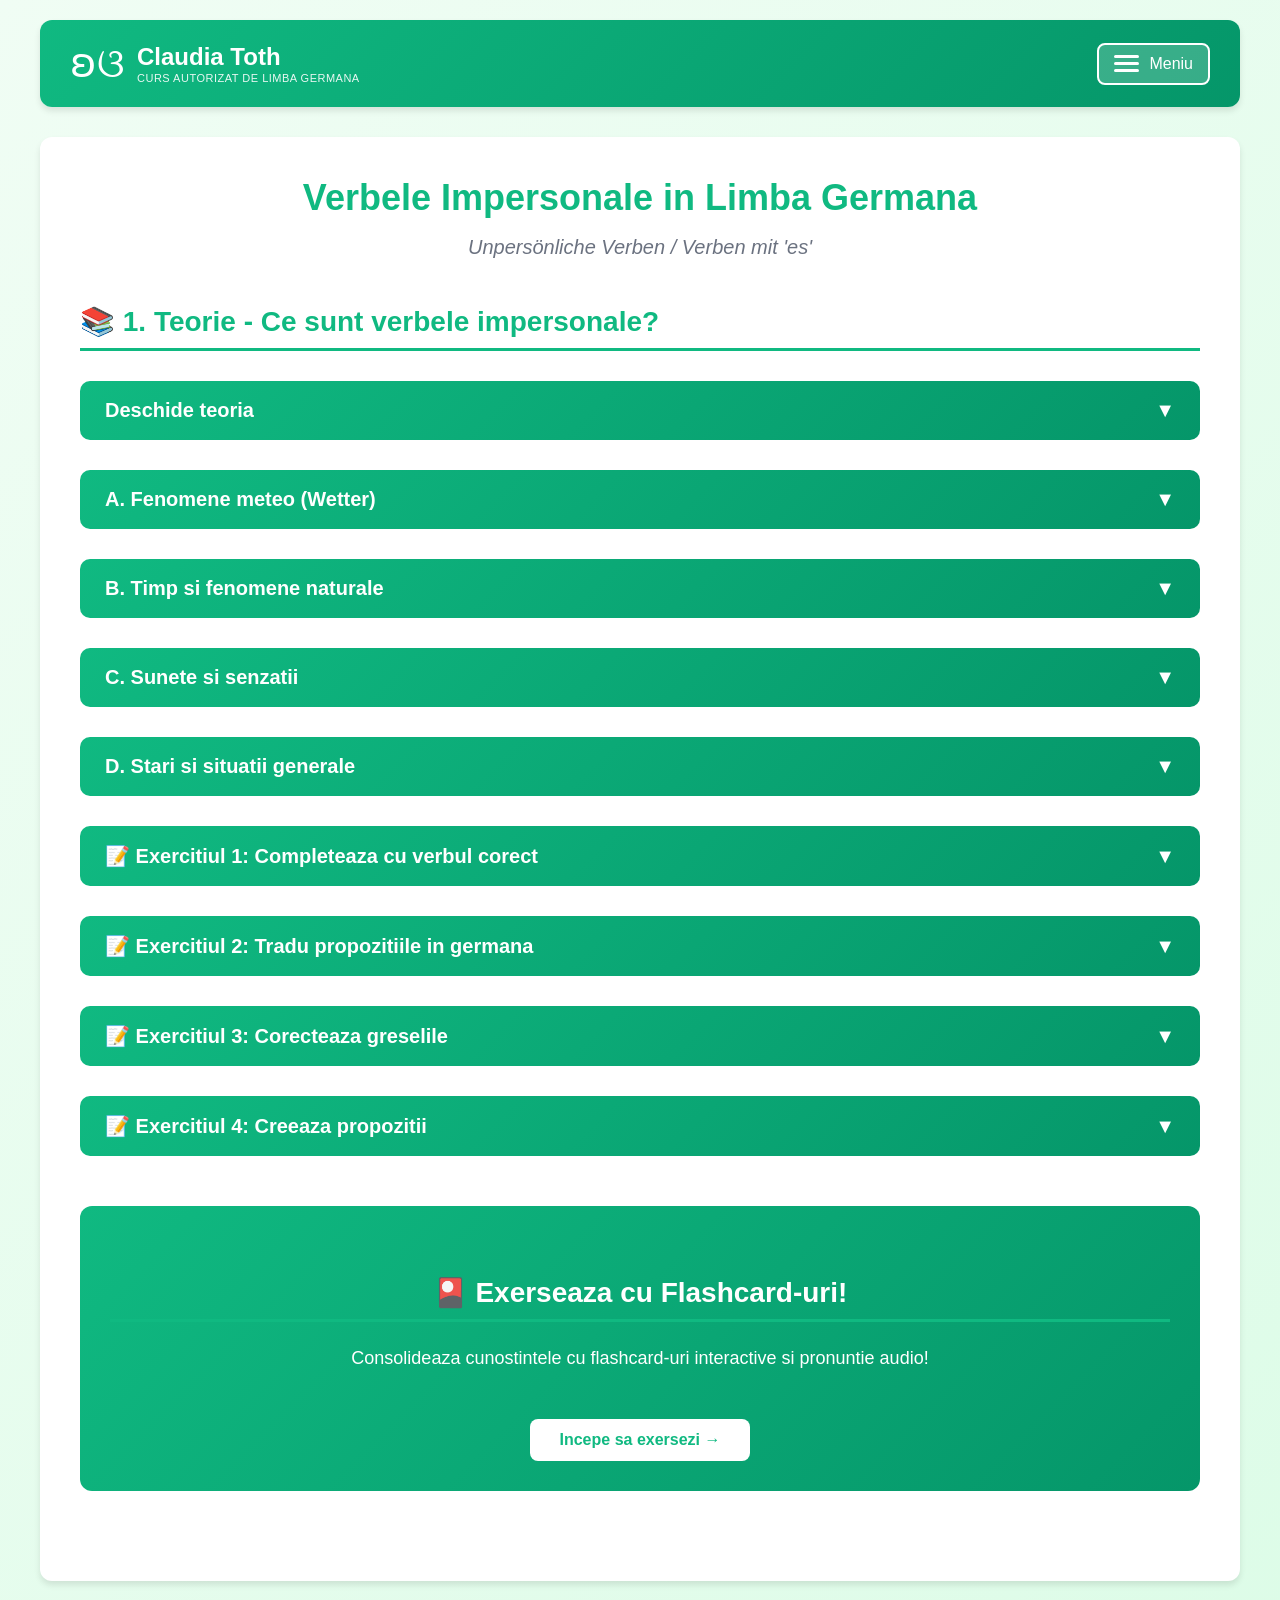
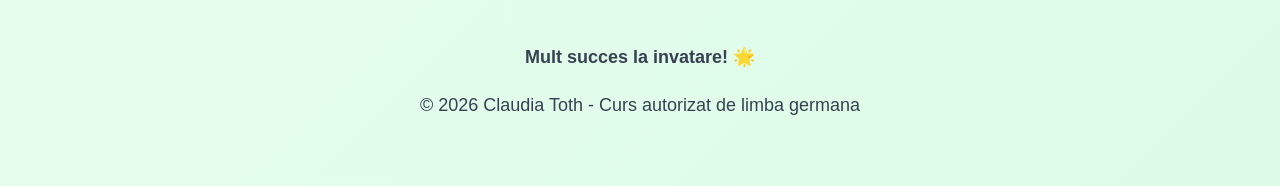
==== commit 42e38c6e: "index.html" ====
--- a/index.html
+++ b/index.html
@@ -4,7 +4,7 @@
     <meta charset="UTF-8">
     <meta name="robots" content="noindex, nofollow">
     <meta name="viewport" content="width=device-width, initial-scale=1.0">
-    <title>Verbele Impersonale în Limba Germană</title>
+    <title>Verbele Impersonale in Limba Germana</title>
     <style>
         * {
             margin: 0;
@@ -37,28 +37,92 @@
             z-index: 100;
         }
 
+        .header-top {
+            display: flex;
+            justify-content: space-between;
+            align-items: center;
+        }
+
         .logo-section {
             display: flex;
             align-items: center;
             gap: 12px;
-            margin-bottom: 15px;
         }
 
         .butterfly {
-            font-size: 45px;
+            font-size: 40px;
+        }
+
+        .brand-text {
+            display: flex;
+            flex-direction: column;
         }
 
         .brand-name {
-            font-size: 28px;
+            font-size: 24px;
             font-weight: bold;
+            line-height: 1.2;
+        }
+
+        .brand-subtitle {
+            font-size: 11px;
+            opacity: 0.9;
+            text-transform: uppercase;
+            letter-spacing: 0.5px;
+        }
+
+        /* Hamburger Menu Button */
+        .hamburger-btn {
+            background: rgba(255,255,255,0.2);
+            border: 2px solid white;
             color: white;
+            padding: 10px 15px;
+            border-radius: 8px;
+            cursor: pointer;
+            font-size: 24px;
+            transition: all 0.3s ease;
+            display: flex;
+            align-items: center;
+            gap: 10px;
+        }
+
+        .hamburger-btn:hover {
+            background: white;
+            color: #10b981;
+        }
+
+        .hamburger-icon {
+            display: flex;
+            flex-direction: column;
+            gap: 4px;
+        }
+
+        .hamburger-icon span {
+            display: block;
+            width: 25px;
+            height: 3px;
+            background: currentColor;
+            border-radius: 2px;
+            transition: all 0.3s ease;
+        }
+
+        /* Navigation Menu */
+        .nav-menu {
+            max-height: 0;
+            overflow: hidden;
+            transition: max-height 0.3s ease;
+            margin-top: 0;
+        }
+
+        .nav-menu.active {
+            max-height: 500px;
+            margin-top: 20px;
         }
 
         .nav-buttons {
             display: flex;
             flex-wrap: wrap;
             gap: 10px;
-            margin-top: 15px;
         }
 
         .nav-btn {
@@ -450,25 +514,41 @@
     <div class="container">
         <!-- Header -->
         <div class="header">
-            <div class="logo-section">
-                <span class="butterfly">ʚଓ</span>
-                <span class="brand-name">Claudia Toth</span>
+            <div class="header-top">
+                <div class="logo-section">
+                    <span class="butterfly">ʚଓ</span>
+                    <div class="brand-text">
+                        <span class="brand-name">Claudia Toth</span>
+                        <span class="brand-subtitle">Curs autorizat de limba germana</span>
+                    </div>
+                </div>
+                
+                <button class="hamburger-btn" onclick="toggleMenu()">
+                    <div class="hamburger-icon">
+                        <span></span>
+                        <span></span>
+                        <span></span>
+                    </div>
+                    <span style="font-size: 16px;">Meniu</span>
+                </button>
             </div>
             
-            <div class="nav-buttons">
-                <a href="#teoria" class="nav-btn">Teoria</a>
-                <a href="#exercitiul1" class="nav-btn">Exercițiul 1</a>
-                <a href="#exercitiul2" class="nav-btn">Exercițiul 2</a>
-                <a href="#exercitiul3" class="nav-btn">Exercițiul 3</a>
-                <a href="#exercitiul4" class="nav-btn">Exercițiul 4</a>
-                <a href="flashcards.html" class="nav-btn flashcards-btn">🎴 Flashcards</a>
-                <a href="Verbe_Impersonale_Germana.pdf" class="nav-btn" target="_blank">📄 PDF</a>
+            <div class="nav-menu" id="navMenu">
+                <div class="nav-buttons">
+                    <a href="#teoria" class="nav-btn">Teoria</a>
+                    <a href="#exercitiul1" class="nav-btn">Exercitiul 1</a>
+                    <a href="#exercitiul2" class="nav-btn">Exercitiul 2</a>
+                    <a href="#exercitiul3" class="nav-btn">Exercitiul 3</a>
+                    <a href="#exercitiul4" class="nav-btn">Exercitiul 4</a>
+                    <a href="flashcards.html" class="nav-btn flashcards-btn">🎴 Flashcards</a>
+                    <a href="Verbe_Impersonale_Germana.pdf" class="nav-btn" target="_blank">📄 PDF</a>
+                </div>
             </div>
         </div>
 
         <!-- Main Content -->
         <div class="content">
-            <h1>Verbele Impersonale în Limba Germană</h1>
+            <h1>Verbele Impersonale in Limba Germana</h1>
             <p class="subtitle">Unpersönliche Verben / Verben mit 'es'</p>
 
             <!-- Theory Section -->
@@ -484,26 +564,26 @@
                         <!-- Audio Button for Theory -->
                         <div style="text-align: center; margin-bottom: 20px;">
                             <button class="audio-play-btn" onclick="playAudio('teoria')">
-                                🔊 Ascultă teoria
+                                🔊 Asculta teoria
                             </button>
                             <audio id="audio-teoria" src="audio_teoria.mp3"></audio>
                         </div>
-                        <p>Verbele impersonale în limba germană sunt verbe care se conjugă numai la persoana a III-a singular și sunt întotdeauna însoțite de pronumele <span class="highlight">'es'</span>. Aceste verbe descriu în principal fenomene naturale, stări sau procese care nu au un subiect concret.</p>
+                        <p>Verbele impersonale in limba germana sunt verbe care se conjuga numai la persoana a III-a singular si sunt intotdeauna insotite de pronumele <span class="highlight">'es'</span>. Aceste verbe descriu in principal fenomene naturale, stari sau procese care nu au un subiect concret.</p>
 
                         <h3>Caracteristici principale:</h3>
                         <ul>
-                            <li>Se folosesc întotdeauna cu pronumele <span class="highlight">'es'</span> ca subiect formal</li>
-                            <li>Nu pot avea un alt subiect în propoziție</li>
-                            <li>Se conjugă doar la persoana a III-a singular</li>
-                            <li>Descriu fenomene naturale, vremea, sunete din natură, stări generale</li>
-                            <li>'Es' nu poate fi înlocuit cu alt pronume și nu se referă la nimic anume</li>
+                            <li>Se folosesc intotdeauna cu pronumele <span class="highlight">'es'</span> ca subiect formal</li>
+                            <li>Nu pot avea un alt subiect in propozitie</li>
+                            <li>Se conjuga doar la persoana a III-a singular</li>
+                            <li>Descriu fenomene naturale, vremea, sunete din natura, stari generale</li>
+                            <li>'Es' nu poate fi inlocuit cu alt pronume si nu se refera la nimic anume</li>
                         </ul>
 
-                        <h3>Structura propoziției:</h3>
+                        <h3>Structura propozitiei:</h3>
                         <div class="example">
                             <strong>Es</strong> + <strong>verb (conjugat la pers. a III-a sg.)</strong> + (complement)
                             <br><br>
-                            <strong>Exemplu:</strong> <span class="highlight">Es regnet</span> heute. → Plouă astăzi.
+                            <strong>Exemplu:</strong> <span class="highlight">Es regnet</span> heute. → Ploua astazi.
                         </div>
                     </div>
                 </div>
@@ -517,7 +597,7 @@
                         <!-- Audio Button for Table A -->
                         <div style="text-align: center; margin-bottom: 20px;">
                             <button class="audio-play-btn" onclick="playAudio('table-a')">
-                                🔊 Ascultă vocabularul meteo
+                                🔊 Asculta vocabularul meteo
                             </button>
                             <audio id="audio-table-a" src="audio_table_a.mp3"></audio>
                         </div>
@@ -526,68 +606,68 @@
                                 <tr>
                                     <th>Verbul</th>
                                     <th>Traducere</th>
-                                    <th>Exemplu în germană</th>
-                                    <th>Traducere în română</th>
+                                    <th>Exemplu in germana</th>
+                                    <th>Traducere in romana</th>
                                 </tr>
                                 <tr>
                                     <td><strong>es regnet</strong></td>
-                                    <td>plouă</td>
+                                    <td>ploua</td>
                                     <td>Es regnet stark.</td>
-                                    <td>Plouă tare.</td>
+                                    <td>Ploua tare.</td>
                                 </tr>
                                 <tr>
                                     <td><strong>es schneit</strong></td>
                                     <td>ninge</td>
                                     <td>Es schneit den ganzen Tag.</td>
-                                    <td>Ninge toată ziua.</td>
+                                    <td>Ninge toata ziua.</td>
                                 </tr>
                                 <tr>
                                     <td><strong>es hagelt</strong></td>
-                                    <td>cade grindină</td>
+                                    <td>cade grindina</td>
                                     <td>Es hagelt im Sommer.</td>
-                                    <td>Cade grindină vara.</td>
+                                    <td>Cade grindina vara.</td>
                                 </tr>
                                 <tr>
                                     <td><strong>es donnert</strong></td>
-                                    <td>tună</td>
+                                    <td>tuna</td>
                                     <td>Es donnert und blitzt.</td>
-                                    <td>Tună și fulgeră.</td>
+                                    <td>Tuna si fulgera.</td>
                                 </tr>
                                 <tr>
                                     <td><strong>es blitzt</strong></td>
-                                    <td>fulgeră</td>
+                                    <td>fulgera</td>
                                     <td>Es blitzt am Himmel.</td>
-                                    <td>Fulgeră pe cer.</td>
+                                    <td>Fulgera pe cer.</td>
                                 </tr>
                                 <tr>
                                     <td><strong>es friert</strong></td>
-                                    <td>îngheață</td>
+                                    <td>ingheata</td>
                                     <td>Es friert nachts.</td>
-                                    <td>Îngheață noaptea.</td>
+                                    <td>Ingheata noaptea.</td>
                                 </tr>
                                 <tr>
                                     <td><strong>es taut</strong></td>
-                                    <td>se dezgheață</td>
+                                    <td>se dezgheata</td>
                                     <td>Es taut langsam.</td>
-                                    <td>Se dezgheață încet.</td>
+                                    <td>Se dezgheata incet.</td>
                                 </tr>
                                 <tr>
                                     <td><strong>es nieselt</strong></td>
-                                    <td>burniță</td>
+                                    <td>burnita</td>
                                     <td>Es nieselt den ganzen Tag.</td>
-                                    <td>Burniță toată ziua.</td>
+                                    <td>Burnita toata ziua.</td>
                                 </tr>
                                 <tr>
                                     <td><strong>es stürmt</strong></td>
-                                    <td>e furtună</td>
+                                    <td>e furtuna</td>
                                     <td>Es stürmt draußen.</td>
-                                    <td>E furtună afară.</td>
+                                    <td>E furtuna afara.</td>
                                 </tr>
                                 <tr>
                                     <td><strong>es nebelt</strong></td>
-                                    <td>e ceață</td>
+                                    <td>e ceata</td>
                                     <td>Es nebelt morgens.</td>
-                                    <td>E ceață dimineața.</td>
+                                    <td>E ceata dimineata.</td>
                                 </tr>
                             </table>
                         </div>
@@ -596,14 +676,14 @@
 
                 <div class="dropdown-section" style="margin-top: 20px;">
                     <div class="dropdown-header" onclick="toggleDropdown('table-b')">
-                        <span>B. Timp și fenomene naturale</span>
+                        <span>B. Timp si fenomene naturale</span>
                         <span class="arrow" id="arrow-table-b">▼</span>
                     </div>
                     <div class="dropdown-content" id="table-b">
                         <!-- Audio Button for Table B -->
                         <div style="text-align: center; margin-bottom: 20px;">
                             <button class="audio-play-btn" onclick="playAudio('table-b')">
-                                🔊 Ascultă vocabularul timp
+                                🔊 Asculta vocabularul timp
                             </button>
                             <audio id="audio-table-b" src="audio_table_b.mp3"></audio>
                         </div>
@@ -612,32 +692,32 @@
                                 <tr>
                                     <th>Verbul</th>
                                     <th>Traducere</th>
-                                    <th>Exemplu în germană</th>
-                                    <th>Traducere în română</th>
+                                    <th>Exemplu in germana</th>
+                                    <th>Traducere in romana</th>
                                 </tr>
                                 <tr>
                                     <td><strong>es wird hell</strong></td>
-                                    <td>se luminează</td>
+                                    <td>se lumineaza</td>
                                     <td>Es wird hell am Morgen.</td>
-                                    <td>Se luminează dimineața.</td>
+                                    <td>Se lumineaza dimineata.</td>
                                 </tr>
                                 <tr>
                                     <td><strong>es wird dunkel</strong></td>
-                                    <td>se întunecă</td>
+                                    <td>se intuneca</td>
                                     <td>Es wird dunkel am Abend.</td>
-                                    <td>Se întunecă seara.</td>
+                                    <td>Se intuneca seara.</td>
                                 </tr>
                                 <tr>
                                     <td><strong>es dämmert</strong></td>
-                                    <td>se înserează</td>
+                                    <td>se insereaza</td>
                                     <td>Es dämmert schon.</td>
-                                    <td>Deja se înserează.</td>
+                                    <td>Deja se insereaza.</td>
                                 </tr>
                                 <tr>
                                     <td><strong>es tagt</strong></td>
-                                    <td>se luminează (de ziuă)</td>
+                                    <td>se lumineaza (de ziua)</td>
                                     <td>Es tagt bald.</td>
-                                    <td>Se luminează curând.</td>
+                                    <td>Se lumineaza curand.</td>
                                 </tr>
                             </table>
                         </div>
@@ -646,14 +726,14 @@
 
                 <div class="dropdown-section" style="margin-top: 20px;">
                     <div class="dropdown-header" onclick="toggleDropdown('table-c')">
-                        <span>C. Sunete și senzații</span>
+                        <span>C. Sunete si senzatii</span>
                         <span class="arrow" id="arrow-table-c">▼</span>
                     </div>
                     <div class="dropdown-content" id="table-c">
                         <!-- Audio Button for Table C -->
                         <div style="text-align: center; margin-bottom: 20px;">
                             <button class="audio-play-btn" onclick="playAudio('table-c')">
-                                🔊 Ascultă vocabularul sunete
+                                🔊 Asculta vocabularul sunete
                             </button>
                             <audio id="audio-table-c" src="audio_table_c.mp3"></audio>
                         </div>
@@ -662,20 +742,20 @@
                                 <tr>
                                     <th>Verbul</th>
                                     <th>Traducere</th>
-                                    <th>Exemplu în germană</th>
-                                    <th>Traducere în română</th>
+                                    <th>Exemplu in germana</th>
+                                    <th>Traducere in romana</th>
                                 </tr>
                                 <tr>
                                     <td><strong>es klopft</strong></td>
-                                    <td>se bate (la ușă)</td>
+                                    <td>se bate (la usa)</td>
                                     <td>Es klopft an der Tür.</td>
-                                    <td>Se bate la ușă.</td>
+                                    <td>Se bate la usa.</td>
                                 </tr>
                                 <tr>
                                     <td><strong>es klingelt</strong></td>
-                                    <td>sună (soneria)</td>
+                                    <td>suna (soneria)</td>
                                     <td>Es klingelt an der Tür.</td>
-                                    <td>Sună soneria la ușă.</td>
+                                    <td>Suna soneria la usa.</td>
                                 </tr>
                                 <tr>
                                     <td><strong>es riecht</strong></td>
@@ -685,21 +765,21 @@
                                 </tr>
                                 <tr>
                                     <td><strong>es schmeckt</strong></td>
-                                    <td>gustă</td>
+                                    <td>gusta</td>
                                     <td>Es schmeckt gut.</td>
-                                    <td>Gustă bine.</td>
+                                    <td>Gusta bine.</td>
                                 </tr>
                                 <tr>
                                     <td><strong>es brennt</strong></td>
                                     <td>arde</td>
                                     <td>Es brennt im Haus!</td>
-                                    <td>Arde în casă!</td>
+                                    <td>Arde in casa!</td>
                                 </tr>
                                 <tr>
                                     <td><strong>es läutet</strong></td>
-                                    <td>sună (clopotul)</td>
+                                    <td>suna (clopotul)</td>
                                     <td>Es läutet zur Pause.</td>
-                                    <td>Sună la pauză.</td>
+                                    <td>Suna la pauza.</td>
                                 </tr>
                             </table>
                         </div>
@@ -708,14 +788,14 @@
 
                 <div class="dropdown-section" style="margin-top: 20px;">
                     <div class="dropdown-header" onclick="toggleDropdown('table-d')">
-                        <span>D. Stări și situații generale</span>
+                        <span>D. Stari si situatii generale</span>
                         <span class="arrow" id="arrow-table-d">▼</span>
                     </div>
                     <div class="dropdown-content" id="table-d">
                         <!-- Audio Button for Table D -->
                         <div style="text-align: center; margin-bottom: 20px;">
                             <button class="audio-play-btn" onclick="playAudio('table-d')">
-                                🔊 Ascultă vocabularul stări
+                                🔊 Asculta vocabularul stari
                             </button>
                             <audio id="audio-table-d" src="audio_table_d.mp3"></audio>
                         </div>
@@ -724,32 +804,32 @@
                                 <tr>
                                     <th>Verbul</th>
                                     <th>Traducere</th>
-                                    <th>Exemplu în germană</th>
-                                    <th>Traducere în română</th>
+                                    <th>Exemplu in germana</th>
+                                    <th>Traducere in romana</th>
                                 </tr>
                                 <tr>
                                     <td><strong>es geht</strong></td>
-                                    <td>merge (situația)</td>
+                                    <td>merge (situatia)</td>
                                     <td>Es geht mir gut.</td>
-                                    <td>Îmi merge bine.</td>
+                                    <td>Imi merge bine.</td>
                                 </tr>
                                 <tr>
                                     <td><strong>es gibt</strong></td>
-                                    <td>există</td>
+                                    <td>exista</td>
                                     <td>Es gibt viele Menschen.</td>
-                                    <td>Există mulți oameni.</td>
+                                    <td>Exista multi oameni.</td>
                                 </tr>
                                 <tr>
                                     <td><strong>es fehlt</strong></td>
-                                    <td>lipsește</td>
+                                    <td>lipseste</td>
                                     <td>Es fehlt mir an Zeit.</td>
-                                    <td>Îmi lipsește timpul.</td>
+                                    <td>Imi lipseste timpul.</td>
                                 </tr>
                                 <tr>
                                     <td><strong>es handelt sich</strong></td>
                                     <td>e vorba despre</td>
                                     <td>Es handelt sich um ein Problem.</td>
-                                    <td>E vorba despre o problemă.</td>
+                                    <td>E vorba despre o problema.</td>
                                 </tr>
                                 <tr>
                                     <td><strong>es kommt darauf an</strong></td>
@@ -767,96 +847,96 @@
             <section id="exercitiul1">
                 <div class="dropdown-section">
                     <div class="dropdown-header" onclick="toggleDropdown('ex1')">
-                        <span>📝 Exercițiul 1: Completează cu verbul corect</span>
+                        <span>📝 Exercitiul 1: Completeaza cu verbul corect</span>
                         <span class="arrow" id="arrow-ex1">▼</span>
                     </div>
                     <div class="dropdown-content" id="ex1">
                         <div class="exercise">
-                            <p class="exercise-instruction">Instrucțiuni: Alege verbul impersonal potrivit pentru fiecare propoziție.</p>
+                            <p class="exercise-instruction">Instructiuni: Alege verbul impersonal potrivit pentru fiecare propozitie.</p>
                             
                             <div class="question">
                                 1. Im Winter __________ oft. (ninge)
-                                <input type="text" class="answer-input" id="ex1-q1" placeholder="Răspunsul tău">
+                                <input type="text" class="answer-input" id="ex1-q1" placeholder="Raspunsul tau">
                                 <div class="answer-display" id="answer-ex1-q1" style="margin-top: 10px; color: #10b981; font-weight: bold; display: none;">
-                                    ✓ Răspuns corect: schneit es
-                                </div>
-                            </div>
-                            
-                            <div class="question">
-                                2. Hörst du? __________ an der Tür! (sună soneria)
-                                <input type="text" class="answer-input" id="ex1-q2" placeholder="Răspunsul tău">
+                                    ✓ Raspuns corect: schneit es
+                                </div>
+                            </div>
+                            
+                            <div class="question">
+                                2. Hörst du? __________ an der Tür! (suna soneria)
+                                <input type="text" class="answer-input" id="ex1-q2" placeholder="Raspunsul tau">
                                 <div class="answer-display" id="answer-ex1-q2" style="margin-top: 10px; color: #10b981; font-weight: bold; display: none;">
-                                    ✓ Răspuns corect: Es klingelt
-                                </div>
-                            </div>
-                            
-                            <div class="question">
-                                3. Vorsicht! __________ ! (tună)
-                                <input type="text" class="answer-input" id="ex1-q3" placeholder="Răspunsul tău">
+                                    ✓ Raspuns corect: Es klingelt
+                                </div>
+                            </div>
+                            
+                            <div class="question">
+                                3. Vorsicht! __________ ! (tuna)
+                                <input type="text" class="answer-input" id="ex1-q3" placeholder="Raspunsul tau">
                                 <div class="answer-display" id="answer-ex1-q3" style="margin-top: 10px; color: #10b981; font-weight: bold; display: none;">
-                                    ✓ Răspuns corect: Es donnert
-                                </div>
-                            </div>
-                            
-                            <div class="question">
-                                4. Am Abend __________ früh. (se întunecă)
-                                <input type="text" class="answer-input" id="ex1-q4" placeholder="Răspunsul tău">
+                                    ✓ Raspuns corect: Es donnert
+                                </div>
+                            </div>
+                            
+                            <div class="question">
+                                4. Am Abend __________ früh. (se intuneca)
+                                <input type="text" class="answer-input" id="ex1-q4" placeholder="Raspunsul tau">
                                 <div class="answer-display" id="answer-ex1-q4" style="margin-top: 10px; color: #10b981; font-weight: bold; display: none;">
-                                    ✓ Răspuns corect: wird es dunkel
+                                    ✓ Raspuns corect: wird es dunkel
                                 </div>
                             </div>
                             
                             <div class="question">
                                 5. In der Küche __________ nach Pizza. (miroase)
-                                <input type="text" class="answer-input" id="ex1-q5" placeholder="Răspunsul tău">
+                                <input type="text" class="answer-input" id="ex1-q5" placeholder="Raspunsul tau">
                                 <div class="answer-display" id="answer-ex1-q5" style="margin-top: 10px; color: #10b981; font-weight: bold; display: none;">
-                                    ✓ Răspuns corect: riecht es
-                                </div>
-                            </div>
-
-                            <div class="question">
-                                6. Morgen __________ stark. (plouă)
-                                <input type="text" class="answer-input" id="ex1-q6" placeholder="Răspunsul tău">
+                                    ✓ Raspuns corect: riecht es
+                                </div>
+                            </div>
+
+                            <div class="question">
+                                6. Morgen __________ stark. (ploua)
+                                <input type="text" class="answer-input" id="ex1-q6" placeholder="Raspunsul tau">
                                 <div class="answer-display" id="answer-ex1-q6" style="margin-top: 10px; color: #10b981; font-weight: bold; display: none;">
-                                    ✓ Răspuns corect: regnet es
-                                </div>
-                            </div>
-
-                            <div class="question">
-                                7. Im Herbst __________ oft. (e ceață)
-                                <input type="text" class="answer-input" id="ex1-q7" placeholder="Răspunsul tău">
+                                    ✓ Raspuns corect: regnet es
+                                </div>
+                            </div>
+
+                            <div class="question">
+                                7. Im Herbst __________ oft. (e ceata)
+                                <input type="text" class="answer-input" id="ex1-q7" placeholder="Raspunsul tau">
                                 <div class="answer-display" id="answer-ex1-q7" style="margin-top: 10px; color: #10b981; font-weight: bold; display: none;">
-                                    ✓ Răspuns corect: nebelt es
-                                </div>
-                            </div>
-
-                            <div class="question">
-                                8. Bei minus 10 Grad __________ . (îngheață)
-                                <input type="text" class="answer-input" id="ex1-q8" placeholder="Răspunsul tău">
+                                    ✓ Raspuns corect: nebelt es
+                                </div>
+                            </div>
+
+                            <div class="question">
+                                8. Bei minus 10 Grad __________ . (ingheata)
+                                <input type="text" class="answer-input" id="ex1-q8" placeholder="Raspunsul tau">
                                 <div class="answer-display" id="answer-ex1-q8" style="margin-top: 10px; color: #10b981; font-weight: bold; display: none;">
-                                    ✓ Răspuns corect: gefriert es
-                                </div>
-                            </div>
-
-                            <div class="question">
-                                9. In diesem Restaurant __________ viele Gerichte. (există)
-                                <input type="text" class="answer-input" id="ex1-q9" placeholder="Răspunsul tău">
+                                    ✓ Raspuns corect: gefriert es
+                                </div>
+                            </div>
+
+                            <div class="question">
+                                9. In diesem Restaurant __________ viele Gerichte. (exista)
+                                <input type="text" class="answer-input" id="ex1-q9" placeholder="Raspunsul tau">
                                 <div class="answer-display" id="answer-ex1-q9" style="margin-top: 10px; color: #10b981; font-weight: bold; display: none;">
-                                    ✓ Răspuns corect: gibt es
-                                </div>
-                            </div>
-
-                            <div class="question">
-                                10. Beim Gewitter __________ und __________ . (tună și fulgeră)
-                                <input type="text" class="answer-input" id="ex1-q10" placeholder="Răspunsul tău">
+                                    ✓ Raspuns corect: gibt es
+                                </div>
+                            </div>
+
+                            <div class="question">
+                                10. Beim Gewitter __________ und __________ . (tuna si fulgera)
+                                <input type="text" class="answer-input" id="ex1-q10" placeholder="Raspunsul tau">
                                 <div class="answer-display" id="answer-ex1-q10" style="margin-top: 10px; color: #10b981; font-weight: bold; display: none;">
-                                    ✓ Răspuns corect: donnert es und blitzt es
+                                    ✓ Raspuns corect: donnert es und blitzt es
                                 </div>
                             </div>
                             
                             <div style="display: flex; gap: 15px; margin-top: 30px;">
-                                <button class="check-btn" onclick="verifyAnswers('ex1', 10)">✓ Verifică răspunsurile</button>
-                                <button class="check-btn" style="background: #6b7280;" onclick="resetExercise('ex1', 10)">↻ Resetează</button>
+                                <button class="check-btn" onclick="verifyAnswers('ex1', 10)">✓ Verifica raspunsurile</button>
+                                <button class="check-btn" style="background: #6b7280;" onclick="resetExercise('ex1', 10)">↻ Reseteaza</button>
                             </div>
                             <div id="result-ex1" class="feedback" style="display:none; margin-top: 20px;"></div>
                         </div>
@@ -868,56 +948,56 @@
             <section id="exercitiul2">
                 <div class="dropdown-section">
                     <div class="dropdown-header" onclick="toggleDropdown('ex2')">
-                        <span>📝 Exercițiul 2: Tradu propozițiile în germană</span>
+                        <span>📝 Exercitiul 2: Tradu propozitiile in germana</span>
                         <span class="arrow" id="arrow-ex2">▼</span>
                     </div>
                     <div class="dropdown-content" id="ex2">
                         <div class="exercise">
-                            <p class="exercise-instruction">Instrucțiuni: Tradu următoarele propoziții folosind verbe impersonale.</p>
-                            
-                            <div class="question">
-                                1. Plouă tare afară.
-                                <input type="text" class="answer-input" id="ex2-q1" placeholder="Răspunsul tău">
+                            <p class="exercise-instruction">Instructiuni: Tradu urmatoarele propozitii folosind verbe impersonale.</p>
+                            
+                            <div class="question">
+                                1. Ploua tare afara.
+                                <input type="text" class="answer-input" id="ex2-q1" placeholder="Raspunsul tau">
                                 <div class="answer-display" id="answer-ex2-q1" style="margin-top: 10px; color: #10b981; font-weight: bold; display: none;">
-                                    ✓ Răspuns corect: Es regnet stark draußen.
-                                </div>
-                            </div>
-                            
-                            <div class="question">
-                                2. Sună la ușă.
-                                <input type="text" class="answer-input" id="ex2-q2" placeholder="Răspunsul tău">
+                                    ✓ Raspuns corect: Es regnet stark draußen.
+                                </div>
+                            </div>
+                            
+                            <div class="question">
+                                2. Suna la usa.
+                                <input type="text" class="answer-input" id="ex2-q2" placeholder="Raspunsul tau">
                                 <div class="answer-display" id="answer-ex2-q2" style="margin-top: 10px; color: #10b981; font-weight: bold; display: none;">
-                                    ✓ Răspuns corect: Es klingelt an der Tür.
-                                </div>
-                            </div>
-                            
-                            <div class="question">
-                                3. Se întunecă deja.
-                                <input type="text" class="answer-input" id="ex2-q3" placeholder="Răspunsul tău">
+                                    ✓ Raspuns corect: Es klingelt an der Tür.
+                                </div>
+                            </div>
+                            
+                            <div class="question">
+                                3. Se intuneca deja.
+                                <input type="text" class="answer-input" id="ex2-q3" placeholder="Raspunsul tau">
                                 <div class="answer-display" id="answer-ex2-q3" style="margin-top: 10px; color: #10b981; font-weight: bold; display: none;">
-                                    ✓ Răspuns corect: Es wird schon dunkel.
+                                    ✓ Raspuns corect: Es wird schon dunkel.
                                 </div>
                             </div>
                             
                             <div class="question">
                                 4. Miroase a cafea.
-                                <input type="text" class="answer-input" id="ex2-q4" placeholder="Răspunsul tău">
+                                <input type="text" class="answer-input" id="ex2-q4" placeholder="Raspunsul tau">
                                 <div class="answer-display" id="answer-ex2-q4" style="margin-top: 10px; color: #10b981; font-weight: bold; display: none;">
-                                    ✓ Răspuns corect: Es riecht nach Kaffee.
-                                </div>
-                            </div>
-                            
-                            <div class="question">
-                                5. Există multe posibilități.
-                                <input type="text" class="answer-input" id="ex2-q5" placeholder="Răspunsul tău">
+                                    ✓ Raspuns corect: Es riecht nach Kaffee.
+                                </div>
+                            </div>
+                            
+                            <div class="question">
+                                5. Exista multe posibilitati.
+                                <input type="text" class="answer-input" id="ex2-q5" placeholder="Raspunsul tau">
                                 <div class="answer-display" id="answer-ex2-q5" style="margin-top: 10px; color: #10b981; font-weight: bold; display: none;">
-                                    ✓ Răspuns corect: Es gibt viele Möglichkeiten.
+                                    ✓ Raspuns corect: Es gibt viele Möglichkeiten.
                                 </div>
                             </div>
                             
                             <div style="display: flex; gap: 15px; margin-top: 30px;">
-                                <button class="check-btn" onclick="verifyAnswers('ex2', 5)">✓ Verifică răspunsurile</button>
-                                <button class="check-btn" style="background: #6b7280;" onclick="resetExercise('ex2', 5)">↻ Resetează</button>
+                                <button class="check-btn" onclick="verifyAnswers('ex2', 5)">✓ Verifica raspunsurile</button>
+                                <button class="check-btn" style="background: #6b7280;" onclick="resetExercise('ex2', 5)">↻ Reseteaza</button>
                             </div>
                             <div id="result-ex2" class="feedback" style="display:none; margin-top: 20px;"></div>
                         </div>
@@ -929,56 +1009,56 @@
             <section id="exercitiul3">
                 <div class="dropdown-section">
                     <div class="dropdown-header" onclick="toggleDropdown('ex3')">
-                        <span>📝 Exercițiul 3: Corectează greșelile</span>
+                        <span>📝 Exercitiul 3: Corecteaza greselile</span>
                         <span class="arrow" id="arrow-ex3">▼</span>
                     </div>
                     <div class="dropdown-content" id="ex3">
                         <div class="exercise">
-                            <p class="exercise-instruction">Instrucțiuni: Identifică și corectează greșelile din propozițiile de mai jos.</p>
+                            <p class="exercise-instruction">Instructiuni: Identifica si corecteaza greselile din propozitiile de mai jos.</p>
                             
                             <div class="question">
                                 1. Er schneit heute.
-                                <input type="text" class="answer-input" id="ex3-q1" placeholder="Răspunsul tău">
+                                <input type="text" class="answer-input" id="ex3-q1" placeholder="Raspunsul tau">
                                 <div class="answer-display" id="answer-ex3-q1" style="margin-top: 10px; color: #10b981; font-weight: bold; display: none;">
-                                    ✓ Răspuns corect: Es schneit heute.
+                                    ✓ Raspuns corect: Es schneit heute.
                                 </div>
                             </div>
                             
                             <div class="question">
                                 2. Sie regnet stark.
-                                <input type="text" class="answer-input" id="ex3-q2" placeholder="Răspunsul tău">
+                                <input type="text" class="answer-input" id="ex3-q2" placeholder="Raspunsul tau">
                                 <div class="answer-display" id="answer-ex3-q2" style="margin-top: 10px; color: #10b981; font-weight: bold; display: none;">
-                                    ✓ Răspuns corect: Es regnet stark.
+                                    ✓ Raspuns corect: Es regnet stark.
                                 </div>
                             </div>
                             
                             <div class="question">
                                 3. Ich donnert laut.
-                                <input type="text" class="answer-input" id="ex3-q3" placeholder="Răspunsul tău">
+                                <input type="text" class="answer-input" id="ex3-q3" placeholder="Raspunsul tau">
                                 <div class="answer-display" id="answer-ex3-q3" style="margin-top: 10px; color: #10b981; font-weight: bold; display: none;">
-                                    ✓ Răspuns corect: Es donnert laut.
+                                    ✓ Raspuns corect: Es donnert laut.
                                 </div>
                             </div>
                             
                             <div class="question">
                                 4. Du klingelst an der Tür.
-                                <input type="text" class="answer-input" id="ex3-q4" placeholder="Răspunsul tău">
+                                <input type="text" class="answer-input" id="ex3-q4" placeholder="Raspunsul tau">
                                 <div class="answer-display" id="answer-ex3-q4" style="margin-top: 10px; color: #10b981; font-weight: bold; display: none;">
-                                    ✓ Răspuns corect: Es klingelt an der Tür.
+                                    ✓ Raspuns corect: Es klingelt an der Tür.
                                 </div>
                             </div>
                             
                             <div class="question">
                                 5. Wir frieren nachts.
-                                <input type="text" class="answer-input" id="ex3-q5" placeholder="Răspunsul tău">
+                                <input type="text" class="answer-input" id="ex3-q5" placeholder="Raspunsul tau">
                                 <div class="answer-display" id="answer-ex3-q5" style="margin-top: 10px; color: #10b981; font-weight: bold; display: none;">
-                                    ✓ Răspuns corect: Es friert nachts.
+                                    ✓ Raspuns corect: Es friert nachts.
                                 </div>
                             </div>
                             
                             <div style="display: flex; gap: 15px; margin-top: 30px;">
-                                <button class="check-btn" onclick="verifyAnswers('ex3', 5)">✓ Verifică răspunsurile</button>
-                                <button class="check-btn" style="background: #6b7280;" onclick="resetExercise('ex3', 5)">↻ Resetează</button>
+                                <button class="check-btn" onclick="verifyAnswers('ex3', 5)">✓ Verifica raspunsurile</button>
+                                <button class="check-btn" style="background: #6b7280;" onclick="resetExercise('ex3', 5)">↻ Reseteaza</button>
                             </div>
                             <div id="result-ex3" class="feedback" style="display:none; margin-top: 20px;"></div>
                         </div>
@@ -990,56 +1070,56 @@
             <section id="exercitiul4">
                 <div class="dropdown-section">
                     <div class="dropdown-header" onclick="toggleDropdown('ex4')">
-                        <span>📝 Exercițiul 4: Creează propoziții</span>
+                        <span>📝 Exercitiul 4: Creeaza propozitii</span>
                         <span class="arrow" id="arrow-ex4">▼</span>
                     </div>
                     <div class="dropdown-content" id="ex4">
                         <div class="exercise">
-                            <p class="exercise-instruction">Instrucțiuni: Creează câte o propoziție completă folosind următoarele verbe impersonale.</p>
+                            <p class="exercise-instruction">Instructiuni: Creeaza cate o propozitie completa folosind urmatoarele verbe impersonale.</p>
                             
                             <div class="question">
                                 1. es hagelt
-                                <textarea class="answer-input" id="ex4-q1" placeholder="Scrie propoziția ta aici..." rows="2"></textarea>
+                                <textarea class="answer-input" id="ex4-q1" placeholder="Scrie propozitia ta aici..." rows="2"></textarea>
                                 <div class="answer-display" id="answer-ex4-q1" style="margin-top: 10px; color: #10b981; font-weight: bold; display: none;">
-                                    ✓ Exemplu de răspuns: Es hagelt im Sommer selten.
+                                    ✓ Exemplu de raspuns: Es hagelt im Sommer selten.
                                 </div>
                             </div>
                             
                             <div class="question">
                                 2. es riecht
-                                <textarea class="answer-input" id="ex4-q2" placeholder="Scrie propoziția ta aici..." rows="2"></textarea>
+                                <textarea class="answer-input" id="ex4-q2" placeholder="Scrie propozitia ta aici..." rows="2"></textarea>
                                 <div class="answer-display" id="answer-ex4-q2" style="margin-top: 10px; color: #10b981; font-weight: bold; display: none;">
-                                    ✓ Exemplu de răspuns: Es riecht nach frischem Brot in der Bäckerei.
+                                    ✓ Exemplu de raspuns: Es riecht nach frischem Brot in der Bäckerei.
                                 </div>
                             </div>
                             
                             <div class="question">
                                 3. es taut
-                                <textarea class="answer-input" id="ex4-q3" placeholder="Scrie propoziția ta aici..." rows="2"></textarea>
+                                <textarea class="answer-input" id="ex4-q3" placeholder="Scrie propozitia ta aici..." rows="2"></textarea>
                                 <div class="answer-display" id="answer-ex4-q3" style="margin-top: 10px; color: #10b981; font-weight: bold; display: none;">
-                                    ✓ Exemplu de răspuns: Es taut im Frühling.
+                                    ✓ Exemplu de raspuns: Es taut im Frühling.
                                 </div>
                             </div>
                             
                             <div class="question">
                                 4. es dämmert
-                                <textarea class="answer-input" id="ex4-q4" placeholder="Scrie propoziția ta aici..." rows="2"></textarea>
+                                <textarea class="answer-input" id="ex4-q4" placeholder="Scrie propozitia ta aici..." rows="2"></textarea>
                                 <div class="answer-display" id="answer-ex4-q4" style="margin-top: 10px; color: #10b981; font-weight: bold; display: none;">
-                                    ✓ Exemplu de răspuns: Es dämmert schon am Nachmittag.
+                                    ✓ Exemplu de raspuns: Es dämmert schon am Nachmittag.
                                 </div>
                             </div>
                             
                             <div class="question">
                                 5. es gibt
-                                <textarea class="answer-input" id="ex4-q5" placeholder="Scrie propoziția ta aici..." rows="2"></textarea>
+                                <textarea class="answer-input" id="ex4-q5" placeholder="Scrie propozitia ta aici..." rows="2"></textarea>
                                 <div class="answer-display" id="answer-ex4-q5" style="margin-top: 10px; color: #10b981; font-weight: bold; display: none;">
-                                    ✓ Exemplu de răspuns: Es gibt heute keine Hausaufgaben.
+                                    ✓ Exemplu de raspuns: Es gibt heute keine Hausaufgaben.
                                 </div>
                             </div>
                             
                             <div style="display: flex; gap: 15px; margin-top: 30px;">
                                 <button class="check-btn" onclick="checkCreativeExercise('ex4')">✓ Am terminat</button>
-                                <button class="check-btn" style="background: #6b7280;" onclick="resetExercise('ex4', 5)">↻ Resetează</button>
+                                <button class="check-btn" style="background: #6b7280;" onclick="resetExercise('ex4', 5)">↻ Reseteaza</button>
                             </div>
                             <div id="result-ex4" class="feedback" style="display:none; margin-top: 20px;"></div>
                         </div>
@@ -1049,18 +1129,18 @@
 
             <!-- Call to Action -->
             <div style="text-align: center; margin: 50px 0; padding: 30px; background: linear-gradient(135deg, #10b981 0%, #059669 100%); border-radius: 12px;">
-                <h2 style="color: white; margin-bottom: 20px;">🎴 Exersează cu Flashcard-uri!</h2>
-                <p style="color: white; font-size: 18px; margin-bottom: 25px;">Consolidează cunoștințele cu flashcard-uri interactive și pronunție audio!</p>
+                <h2 style="color: white; margin-bottom: 20px;">🎴 Exerseaza cu Flashcard-uri!</h2>
+                <p style="color: white; font-size: 18px; margin-bottom: 25px;">Consolideaza cunostintele cu flashcard-uri interactive si pronuntie audio!</p>
                 <a href="flashcards.html" class="check-btn" style="background: white; color: #10b981; text-decoration: none; display: inline-block;">
-                    Începe să exersezi →
+                    Incepe sa exersezi →
                 </a>
             </div>
         </div>
 
         <!-- Footer -->
         <div class="footer">
-            <p><strong>Mult succes la învățare! 🌟</strong></p>
-            <p>© 2026 Claudia Toth - Curs autorizat de limba germană</p>
+            <p><strong>Mult succes la invatare! 🌟</strong></p>
+            <p>© 2026 Claudia Toth - Curs autorizat de limba germana</p>
         </div>
 
         <!-- Back to Top Button -->
@@ -1070,6 +1150,20 @@
     </div>
 
     <script>
+        // Toggle hamburger menu
+        function toggleMenu() {
+            const navMenu = document.getElementById('navMenu');
+            navMenu.classList.toggle('active');
+        }
+
+        // Close menu when clicking on a navigation link
+        document.querySelectorAll('.nav-btn').forEach(btn => {
+            btn.addEventListener('click', function() {
+                const navMenu = document.getElementById('navMenu');
+                navMenu.classList.remove('active');
+            });
+        });
+
         // Audio playback function
         function playAudio(id) {
             const audio = document.getElementById('audio-' + id);
@@ -1110,11 +1204,11 @@
                 }
                 
                 resultDiv.className = 'feedback correct';
-                resultDiv.innerHTML = '<strong>✓ Excelent!</strong> Ai completat toate răspunsurile. Verifică fiecare răspuns cu soluția corectă de mai sus!';
+                resultDiv.innerHTML = '<strong>✓ Excelent!</strong> Ai completat toate raspunsurile. Verifica fiecare raspuns cu solutia corecta de mai sus!';
                 resultDiv.style.display = 'block';
             } else {
                 resultDiv.className = 'feedback incorrect';
-                resultDiv.innerHTML = '<strong>⚠ Atenție!</strong> Te rog să completezi toate răspunsurile înainte de verificare.';
+                resultDiv.innerHTML = '<strong>⚠ Atentie!</strong> Te rog sa completezi toate raspunsurile inainte de verificare.';
                 resultDiv.style.display = 'block';
             }
         }
@@ -1143,11 +1237,11 @@
                 }
                 
                 resultDiv.className = 'feedback correct';
-                resultDiv.innerHTML = '<strong>✓ Felicitări!</strong> Ai creat toate propozițiile. Compară-le cu exemplele de mai sus pentru inspirație!';
+                resultDiv.innerHTML = '<strong>✓ Felicitari!</strong> Ai creat toate propozitiile. Compara-le cu exemplele de mai sus pentru inspiratie!';
                 resultDiv.style.display = 'block';
             } else {
                 resultDiv.className = 'feedback incorrect';
-                resultDiv.innerHTML = '<strong>⚠ Atenție!</strong> Te rog să scrii toate propozițiile înainte de a finaliza.';
+                resultDiv.innerHTML = '<strong>⚠ Atentie!</strong> Te rog sa scrii toate propozitiile inainte de a finaliza.';
                 resultDiv.style.display = 'block';
             }
         }
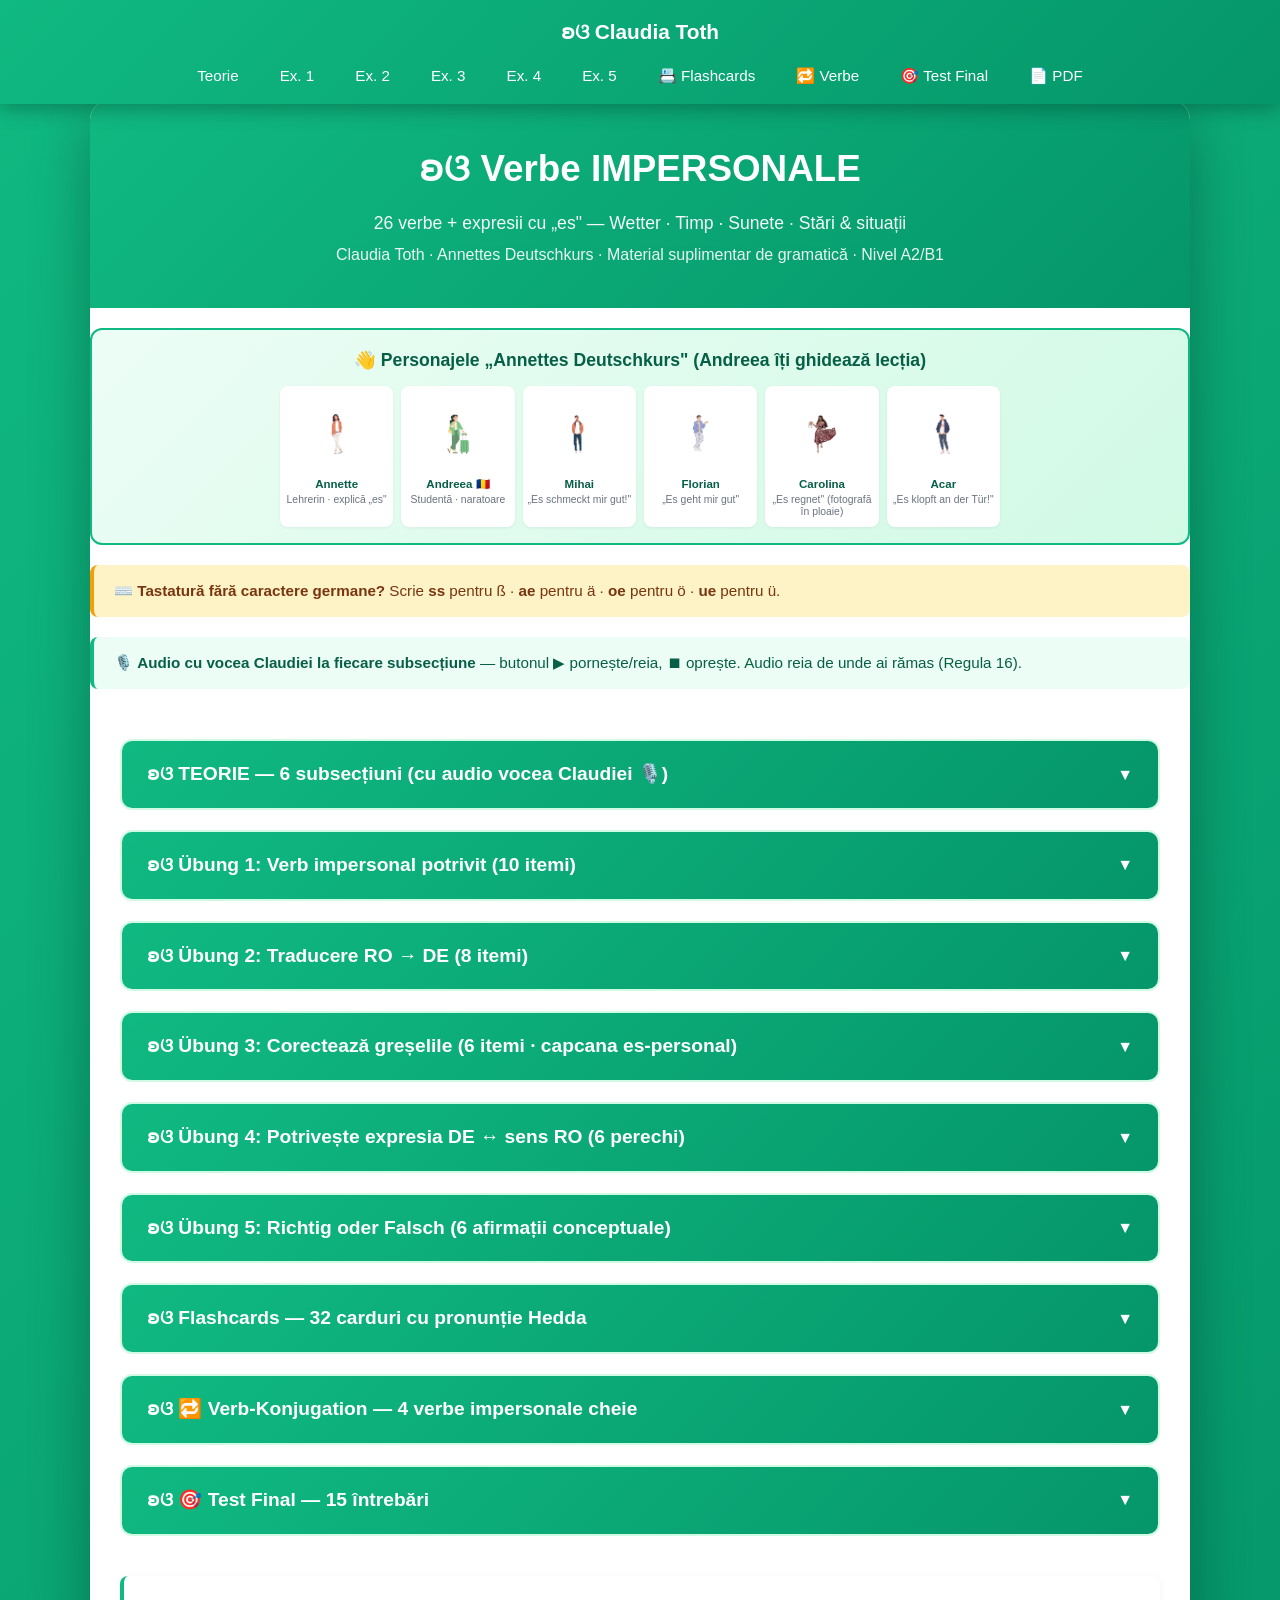
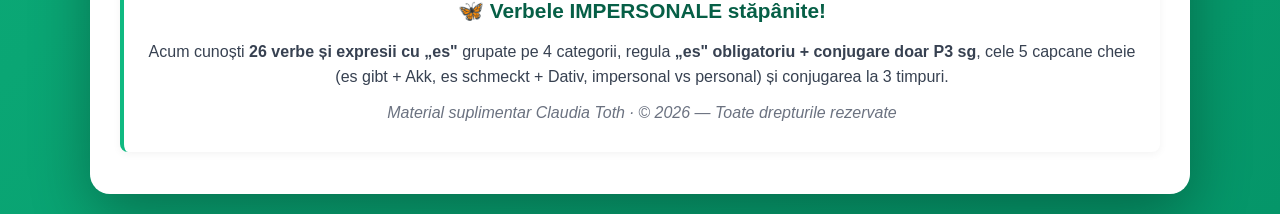
==== commit f3fa901f: "Refactor complet Verbe IMPERSONALE - pattern Annettes Deutschkurs A2/B1 🏁 ULTIMA lectie veche din ar" ====
--- a/index.html
+++ b/index.html
@@ -2,1300 +2,149 @@
 <html lang="ro">
 <head>
     <meta charset="UTF-8">
-    <meta name="robots" content="noindex, nofollow">
     <meta name="viewport" content="width=device-width, initial-scale=1.0">
-    <title>Verbele Impersonale in Limba Germana</title>
-    <style>
-        * {
-            margin: 0;
-            padding: 0;
-            box-sizing: border-box;
-        }
-
-        body {
-            font-family: 'Segoe UI', Tahoma, Geneva, Verdana, sans-serif;
-            background: linear-gradient(135deg, #f0fdf4 0%, #dcfce7 100%);
-            min-height: 100vh;
-            padding: 20px;
-        }
-
-        .container {
-            max-width: 1200px;
-            margin: 0 auto;
-        }
-
-        /* Header / Navbar */
-        .header {
-            background: linear-gradient(135deg, #10b981 0%, #059669 100%);
-            color: white;
-            padding: 20px 30px;
-            border-radius: 12px;
-            margin-bottom: 30px;
-            box-shadow: 0 4px 6px rgba(0,0,0,0.1);
-            position: sticky;
-            top: 20px;
-            z-index: 100;
-        }
-
-        .header-top {
-            display: flex;
-            justify-content: space-between;
-            align-items: center;
-        }
-
-        .logo-section {
-            display: flex;
-            align-items: center;
-            gap: 12px;
-        }
-
-        .butterfly {
-            font-size: 40px;
-        }
-
-        .brand-text {
-            display: flex;
-            flex-direction: column;
-        }
-
-        .brand-name {
-            font-size: 24px;
-            font-weight: bold;
-            line-height: 1.2;
-        }
-
-        .brand-subtitle {
-            font-size: 11px;
-            opacity: 0.9;
-            text-transform: uppercase;
-            letter-spacing: 0.5px;
-        }
-
-        /* Hamburger Menu Button */
-        .hamburger-btn {
-            background: rgba(255,255,255,0.2);
-            border: 2px solid white;
-            color: white;
-            padding: 10px 15px;
-            border-radius: 8px;
-            cursor: pointer;
-            font-size: 24px;
-            transition: all 0.3s ease;
-            display: flex;
-            align-items: center;
-            gap: 10px;
-        }
-
-        .hamburger-btn:hover {
-            background: white;
-            color: #10b981;
-        }
-
-        .hamburger-icon {
-            display: flex;
-            flex-direction: column;
-            gap: 4px;
-        }
-
-        .hamburger-icon span {
-            display: block;
-            width: 25px;
-            height: 3px;
-            background: currentColor;
-            border-radius: 2px;
-            transition: all 0.3s ease;
-        }
-
-        /* Navigation Menu */
-        .nav-menu {
-            max-height: 0;
-            overflow: hidden;
-            transition: max-height 0.3s ease;
-            margin-top: 0;
-        }
-
-        .nav-menu.active {
-            max-height: 500px;
-            margin-top: 20px;
-        }
-
-        .nav-buttons {
-            display: flex;
-            flex-wrap: wrap;
-            gap: 10px;
-        }
-
-        .nav-btn {
-            background: rgba(255,255,255,0.2);
-            color: white;
-            border: none;
-            padding: 10px 20px;
-            border-radius: 8px;
-            font-size: 15px;
-            font-weight: 600;
-            cursor: pointer;
-            transition: all 0.3s ease;
-            text-decoration: none;
-        }
-
-        .nav-btn:hover {
-            background: white;
-            color: #10b981;
-            transform: translateY(-2px);
-        }
-
-        .flashcards-btn {
-            background: white;
-            color: #10b981;
-        }
-
-        .flashcards-btn:hover {
-            background: rgba(255,255,255,0.9);
-            transform: translateY(-2px) scale(1.05);
-        }
-
-        /* Content */
-        .content {
-            background: white;
-            padding: 40px;
-            border-radius: 12px;
-            box-shadow: 0 4px 6px rgba(0,0,0,0.1);
-            margin-bottom: 30px;
-        }
-
-        h1 {
-            color: #10b981;
-            font-size: 36px;
-            margin-bottom: 10px;
-            text-align: center;
-        }
-
-        h2 {
-            color: #10b981;
-            font-size: 28px;
-            margin-top: 40px;
-            margin-bottom: 20px;
-            padding-bottom: 10px;
-            border-bottom: 3px solid #10b981;
-        }
-
-        h3 {
-            color: #10b981;
-            font-size: 22px;
-            margin-top: 30px;
-            margin-bottom: 15px;
-        }
-
-        p {
-            line-height: 1.8;
-            margin-bottom: 15px;
-            font-size: 18px;
-            color: #374151;
-        }
-
-        .subtitle {
-            text-align: center;
-            font-style: italic;
-            color: #6b7280;
-            font-size: 20px;
-            margin-bottom: 40px;
-        }
-
-        ul {
-            margin-left: 30px;
-            margin-bottom: 20px;
-        }
-
-        li {
-            margin-bottom: 10px;
-            line-height: 1.6;
-            font-size: 18px;
-            color: #374151;
-        }
-
-        .highlight {
-            color: #10b981;
-            font-weight: bold;
-        }
-
-        .example {
-            background: #f0fdf4;
-            padding: 15px;
-            border-left: 4px solid #10b981;
-            margin: 20px 0;
-            border-radius: 8px;
-        }
-
-        /* Tables */
-        .table-wrapper {
-            overflow-x: auto;
-            -webkit-overflow-scrolling: touch;
-            margin: 20px 0;
-            border-radius: 8px;
-            box-shadow: 0 2px 8px rgba(0,0,0,0.1);
-            position: relative;
-        }
-
-        .table-wrapper::after {
-            content: '← Scroll →';
-            position: absolute;
-            bottom: 10px;
-            right: 10px;
-            background: rgba(16, 185, 129, 0.9);
-            color: white;
-            padding: 5px 10px;
-            border-radius: 5px;
-            font-size: 12px;
-            font-weight: 600;
-            pointer-events: none;
-            opacity: 0;
-            transition: opacity 0.3s ease;
-        }
-
-        @media (max-width: 768px) {
-            .table-wrapper::after {
-                opacity: 1;
-            }
-        }
-
-        table {
-            width: 100%;
-            border-collapse: collapse;
-            min-width: 600px;
-        }
-
-        th {
-            background: linear-gradient(135deg, #10b981 0%, #059669 100%);
-            color: white;
-            padding: 15px;
-            text-align: left;
-            font-weight: 700;
-            white-space: nowrap;
-        }
-
-        td {
-            padding: 12px 15px;
-            border-bottom: 1px solid #e2e8f0;
-        }
-
-        tr:hover {
-            background: #f7fafc;
-        }
-
-        tr:last-child td {
-            border-bottom: none;
-        }
-
-        /* Exercises */
-        .exercise {
-            background: #f9fafb;
-            padding: 25px;
-            border-radius: 12px;
-            margin: 25px 0;
-            border: 2px solid #e5e7eb;
-        }
-
-        .exercise-title {
-            color: #10b981;
-            font-size: 20px;
-            font-weight: bold;
-            margin-bottom: 15px;
-        }
-
-        .exercise-instruction {
-            font-style: italic;
-            color: #6b7280;
-            margin-bottom: 20px;
-        }
-
-        .question {
-            margin-bottom: 15px;
-            font-size: 18px;
-            line-height: 1.8;
-        }
-
-        .answer-input {
-            width: 100%;
-            padding: 10px;
-            border: 2px solid #d1d5db;
-            border-radius: 8px;
-            font-size: 16px;
-            margin-top: 8px;
-            transition: all 0.3s ease;
-            font-family: 'Segoe UI', Tahoma, Geneva, Verdana, sans-serif;
-        }
-
-        .answer-input:focus {
-            outline: none;
-            border-color: #10b981;
-        }
-
-        textarea.answer-input {
-            resize: vertical;
-            min-height: 60px;
-        }
-
-        .check-btn {
-            background: #10b981;
-            color: white;
-            border: none;
-            padding: 12px 30px;
-            border-radius: 8px;
-            font-size: 16px;
-            font-weight: 600;
-            cursor: pointer;
-            margin-top: 20px;
-            transition: all 0.3s ease;
-        }
-
-        .check-btn:hover {
-            background: #059669;
-            transform: translateY(-2px);
-            box-shadow: 0 4px 12px rgba(16, 185, 129, 0.3);
-        }
-
-        .feedback {
-            padding: 15px;
-            border-radius: 8px;
-            margin-top: 15px;
-            font-weight: 600;
-        }
-
-        .feedback.correct {
-            background: #d1fae5;
-            color: #065f46;
-            border: 2px solid #10b981;
-        }
-
-        .feedback.incorrect {
-            background: #fee2e2;
-            color: #991b1b;
-            border: 2px solid #ef4444;
-        }
-
-        /* Dropdown sections */
-        .dropdown-section {
-            margin: 30px 0;
-        }
-
-        .dropdown-header {
-            background: linear-gradient(135deg, #10b981 0%, #059669 100%);
-            color: white;
-            padding: 18px 25px;
-            border-radius: 10px;
-            cursor: pointer;
-            display: flex;
-            justify-content: space-between;
-            align-items: center;
-            font-size: 20px;
-            font-weight: bold;
-            transition: all 0.3s ease;
-        }
-
-        .dropdown-header:hover {
-            transform: translateX(5px);
-            box-shadow: 0 4px 12px rgba(16, 185, 129, 0.3);
-        }
-
-        .dropdown-content {
-            display: none;
-            padding: 25px;
-            background: #f9fafb;
-            border-radius: 0 0 10px 10px;
-            margin-top: -10px;
-        }
-
-        .dropdown-content.active {
-            display: block;
-        }
-
-        .arrow {
-            transition: transform 0.3s ease;
-        }
-
-        .arrow.rotated {
-            transform: rotate(180deg);
-        }
-
-        /* Back to Top Button */
-        .back-to-top {
-            position: fixed;
-            bottom: 30px;
-            right: 30px;
-            background: linear-gradient(135deg, #10b981 0%, #059669 100%);
-            color: white;
-            width: 50px;
-            height: 50px;
-            border-radius: 50%;
-            border: none;
-            cursor: pointer;
-            display: none;
-            align-items: center;
-            justify-content: center;
-            font-size: 24px;
-            box-shadow: 0 4px 12px rgba(16, 185, 129, 0.4);
-            transition: all 0.3s ease;
-            z-index: 999;
-        }
-
-        .back-to-top.show {
-            display: flex;
-        }
-
-        .back-to-top:hover {
-            transform: translateY(-5px);
-            box-shadow: 0 6px 20px rgba(16, 185, 129, 0.6);
-        }
-
-        /* Audio Play Button */
-        .audio-play-btn {
-            background: linear-gradient(135deg, #10b981 0%, #059669 100%);
-            color: white;
-            border: none;
-            padding: 12px 30px;
-            border-radius: 25px;
-            font-size: 16px;
-            font-weight: 600;
-            cursor: pointer;
-            transition: all 0.3s ease;
-            box-shadow: 0 4px 6px rgba(0,0,0,0.1);
-        }
-
-        .audio-play-btn:hover {
-            transform: translateY(-2px);
-            box-shadow: 0 6px 12px rgba(16, 185, 129, 0.4);
-        }
-
-        /* Footer */
-        .footer {
-            text-align: center;
-            padding: 30px;
-            color: #6b7280;
-            font-size: 16px;
-        }
-
-        /* Responsive */
-        @media (max-width: 768px) {
-            .content {
-                padding: 25px;
-            }
-
-            h1 {
-                font-size: 28px;
-            }
-
-            h2 {
-                font-size: 24px;
-            }
-
-            table {
-                font-size: 14px;
-            }
-
-            th, td {
-                padding: 10px 12px;
-            }
-
-            .nav-buttons {
-                justify-content: center;
-            }
-
-            .brand-name {
-                font-size: 24px;
-            }
-
-            .butterfly {
-                font-size: 36px;
-            }
-        }
-    </style>
+    <title>Verbe IMPERSONALE — Wetter + Sunete + Stări cu „es" · Claudia Toth</title>
+    <meta name="description" content="Verbele impersonale în germană (A2/B1): 26 verbe + expresii cu „es" — Wetter (meteo), Timp & lumină, Sunete & senzații, Stări & situații generale + capcanele es gibt + Akk, es schmeckt + Dativ · Claudia Toth.">
+    <meta property="og:title" content="Verbe IMPERSONALE · Claudia Toth · A2/B1">
+    <meta property="og:description" content="26 verbe impersonale grupate pe 4 categorii — Annettes Deutschkurs A2/B1.">
+    <meta property="og:type" content="website">
+    <meta property="og:locale" content="ro_RO">
+    <link rel="stylesheet" href="styles.css">
 </head>
 <body>
-    <div class="container">
-        <!-- Header -->
+    <nav class="navbar">
+        <a href="#top" class="navbar-logo">ʚଓ Claudia Toth</a>
+        <ul class="navbar-menu">
+            <li><a href="#teorie" onclick="openSection(0)">Teorie</a></li>
+            <li><a href="#ex1" onclick="openSection(1)">Ex. 1</a></li>
+            <li><a href="#ex2" onclick="openSection(2)">Ex. 2</a></li>
+            <li><a href="#ex3" onclick="openSection(3)">Ex. 3</a></li>
+            <li><a href="#ex4" onclick="openSection(4)">Ex. 4</a></li>
+            <li><a href="#ex5" onclick="openSection(5)">Ex. 5</a></li>
+            <li><a href="#flashcards" onclick="openSection(6)">📇 Flashcards</a></li>
+            <li><a href="#verbe" onclick="openSection(7)">🔁 Verbe</a></li>
+            <li><a href="#final-test" onclick="openSection(8)">🎯 Test Final</a></li>
+            <li><a href="verbe-impersonale.pdf" download>📄 PDF</a></li>
+        </ul>
+    </nav>
+
+    <div class="container" id="top">
         <div class="header">
-            <div class="header-top">
-                <div class="logo-section">
-                    <span class="butterfly">ʚଓ</span>
-                    <div class="brand-text">
-                        <span class="brand-name">Claudia Toth</span>
-                        <span class="brand-subtitle">Curs autorizat de limba germana</span>
-                    </div>
-                </div>
-                
-                <button class="hamburger-btn" onclick="toggleMenu()">
-                    <div class="hamburger-icon">
-                        <span></span>
-                        <span></span>
-                        <span></span>
-                    </div>
-                    <span style="font-size: 16px;">Meniu</span>
-                </button>
-            </div>
-            
-            <div class="nav-menu" id="navMenu">
-                <div class="nav-buttons">
-                    <a href="#teoria" class="nav-btn">Teoria</a>
-                    <a href="#exercitiul1" class="nav-btn">Exercitiul 1</a>
-                    <a href="#exercitiul2" class="nav-btn">Exercitiul 2</a>
-                    <a href="#exercitiul3" class="nav-btn">Exercitiul 3</a>
-                    <a href="#exercitiul4" class="nav-btn">Exercitiul 4</a>
-                    <a href="flashcards.html" class="nav-btn flashcards-btn">🎴 Flashcards</a>
-                    <a href="Verbe_Impersonale_Germana.pdf" class="nav-btn" target="_blank">📄 PDF</a>
-                </div>
+            <h1>ʚଓ Verbe IMPERSONALE</h1>
+            <p class="subtitle">26 verbe + expresii cu „es" — Wetter · Timp · Sunete · Stări & situații</p>
+            <p>Claudia Toth · Annettes Deutschkurs · Material suplimentar de gramatică · Nivel A2/B1</p>
+        </div>
+
+        <div class="cast-banner">
+            <h4>👋 Personajele „Annettes Deutschkurs" (Andreea îți ghidează lecția)</h4>
+            <div class="cast-grid">
+                <div class="cast-card"><img src="images/annette.png" alt="Annette"><div class="name">Annette</div><div class="detail">Lehrerin · explică „es"</div></div>
+                <div class="cast-card"><img src="images/andreea.png" alt="Andreea"><div class="name">Andreea 🇷🇴</div><div class="detail">Studentă · naratoare</div></div>
+                <div class="cast-card"><img src="images/mihai.png" alt="Mihai"><div class="name">Mihai</div><div class="detail">„Es schmeckt mir gut!"</div></div>
+                <div class="cast-card"><img src="images/florian.png" alt="Florian"><div class="name">Florian</div><div class="detail">„Es geht mir gut"</div></div>
+                <div class="cast-card"><img src="images/carolina.png" alt="Carolina"><div class="name">Carolina</div><div class="detail">„Es regnet" (fotografă în ploaie)</div></div>
+                <div class="cast-card"><img src="images/acar.png" alt="Acar"><div class="name">Acar</div><div class="detail">„Es klopft an der Tür!"</div></div>
             </div>
         </div>
 
-        <!-- Main Content -->
+        <div style="background:#fef3c7; border-left:4px solid #f59e0b; padding:14px 20px; margin:20px 0; border-radius:8px;">
+            <p style="margin:0; color:#78350f; font-size:0.95rem;">⌨️ <strong>Tastatură fără caractere germane?</strong> Scrie <strong>ss</strong> pentru ß · <strong>ae</strong> pentru ä · <strong>oe</strong> pentru ö · <strong>ue</strong> pentru ü.</p>
+        </div>
+
+        <div style="background:#ecfdf5; border-left:4px solid #10b981; padding:14px 20px; margin:20px 0; border-radius:8px;">
+            <p style="margin:0; color:#065f46; font-size:0.95rem;">🎙️ <strong>Audio cu vocea Claudiei la fiecare subsecțiune</strong> — butonul ▶ pornește/reia, ⏹ oprește. Audio reia de unde ai rămas (Regula 16).</p>
+        </div>
+
         <div class="content">
-            <h1>Verbele Impersonale in Limba Germana</h1>
-            <p class="subtitle">Unpersönliche Verben / Verben mit 'es'</p>
+            <div class="section" id="teorie">
+                <div class="section-header" onclick="toggleMainSection(0)"><h3>ʚଓ TEORIE — 6 subsecțiuni (cu audio vocea Claudiei 🎙️)</h3><span class="arrow">▼</span></div>
+                <div class="section-content" id="main-section-0"><div id="theory-container"></div></div>
+            </div>
 
-            <!-- Theory Section -->
-            <section id="teoria">
-                <h2>📚 1. Teorie - Ce sunt verbele impersonale?</h2>
-                
-                <div class="dropdown-section">
-                    <div class="dropdown-header" onclick="toggleDropdown('teoria-content')">
-                        <span>Deschide teoria</span>
-                        <span class="arrow" id="arrow-teoria-content">▼</span>
+            <div class="section" id="ex1">
+                <div class="section-header" onclick="toggleMainSection(1)"><h3>ʚଓ Übung 1: Verb impersonal potrivit (10 itemi)</h3><span class="arrow">▼</span></div>
+                <div class="section-content" id="main-section-1">
+                    <div id="ex1-container"></div>
+                    <div class="btn-container">
+                        <button class="btn btn-check" onclick="checkExercise(1)">✓ Verifica</button>
+                        <button class="btn btn-reset" onclick="resetExercise(1)">↻ Reseteaza</button>
                     </div>
-                    <div class="dropdown-content" id="teoria-content">
-                        <!-- Audio Button for Theory -->
-                        <div style="text-align: center; margin-bottom: 20px;">
-                            <button class="audio-play-btn" onclick="playAudio('teoria')">
-                                🔊 Asculta teoria
-                            </button>
-                            <audio id="audio-teoria" src="audio_teoria.mp3"></audio>
-                        </div>
-                        <p>Verbele impersonale in limba germana sunt verbe care se conjuga numai la persoana a III-a singular si sunt intotdeauna insotite de pronumele <span class="highlight">'es'</span>. Aceste verbe descriu in principal fenomene naturale, stari sau procese care nu au un subiect concret.</p>
+                    <div class="score" id="score-1"></div>
+                </div>
+            </div>
+            <div class="section" id="ex2">
+                <div class="section-header" onclick="toggleMainSection(2)"><h3>ʚଓ Übung 2: Traducere RO → DE (8 itemi)</h3><span class="arrow">▼</span></div>
+                <div class="section-content" id="main-section-2">
+                    <div id="ex2-container"></div>
+                    <div class="btn-container">
+                        <button class="btn btn-check" onclick="checkExercise(2)">✓ Verifica</button>
+                        <button class="btn btn-reset" onclick="resetExercise(2)">↻ Reseteaza</button>
+                    </div>
+                    <div class="score" id="score-2"></div>
+                </div>
+            </div>
+            <div class="section" id="ex3">
+                <div class="section-header" onclick="toggleMainSection(3)"><h3>ʚଓ Übung 3: Corectează greșelile (6 itemi · capcana es-personal)</h3><span class="arrow">▼</span></div>
+                <div class="section-content" id="main-section-3">
+                    <div id="ex3-container"></div>
+                    <div class="btn-container">
+                        <button class="btn btn-check" onclick="checkExercise(3)">✓ Verifica</button>
+                        <button class="btn btn-reset" onclick="resetExercise(3)">↻ Reseteaza</button>
+                    </div>
+                    <div class="score" id="score-3"></div>
+                </div>
+            </div>
+            <div class="section" id="ex4">
+                <div class="section-header" onclick="toggleMainSection(4)"><h3>ʚଓ Übung 4: Potrivește expresia DE ↔ sens RO (6 perechi)</h3><span class="arrow">▼</span></div>
+                <div class="section-content" id="main-section-4">
+                    <div id="ex4-container"></div>
+                    <div class="btn-container">
+                        <button class="btn btn-check" onclick="checkExercise(4)">✓ Verifica</button>
+                        <button class="btn btn-reset" onclick="resetExercise(4)">↻ Reseteaza</button>
+                    </div>
+                    <div class="score" id="score-4"></div>
+                </div>
+            </div>
+            <div class="section" id="ex5">
+                <div class="section-header" onclick="toggleMainSection(5)"><h3>ʚଓ Übung 5: Richtig oder Falsch (6 afirmații conceptuale)</h3><span class="arrow">▼</span></div>
+                <div class="section-content" id="main-section-5">
+                    <div id="ex5-container"></div>
+                    <div class="btn-container">
+                        <button class="btn btn-check" onclick="checkExercise(5)">✓ Verifica</button>
+                        <button class="btn btn-reset" onclick="resetExercise(5)">↻ Reseteaza</button>
+                    </div>
+                    <div class="score" id="score-5"></div>
+                </div>
+            </div>
 
-                        <h3>Caracteristici principale:</h3>
-                        <ul>
-                            <li>Se folosesc intotdeauna cu pronumele <span class="highlight">'es'</span> ca subiect formal</li>
-                            <li>Nu pot avea un alt subiect in propozitie</li>
-                            <li>Se conjuga doar la persoana a III-a singular</li>
-                            <li>Descriu fenomene naturale, vremea, sunete din natura, stari generale</li>
-                            <li>'Es' nu poate fi inlocuit cu alt pronume si nu se refera la nimic anume</li>
-                        </ul>
+            <div class="section" id="flashcards">
+                <div class="section-header" onclick="toggleMainSection(6)"><h3>ʚଓ Flashcards — 32 carduri cu pronunție Hedda</h3><span class="arrow">▼</span></div>
+                <div class="section-content" id="main-section-6"><div id="flashcards-container"></div></div>
+            </div>
 
-                        <h3>Structura propozitiei:</h3>
-                        <div class="example">
-                            <strong>Es</strong> + <strong>verb (conjugat la pers. a III-a sg.)</strong> + (complement)
-                            <br><br>
-                            <strong>Exemplu:</strong> <span class="highlight">Es regnet</span> heute. → Ploua astazi.
-                        </div>
-                    </div>
-                </div>
+            <div class="section" id="verbe">
+                <div class="section-header" onclick="toggleMainSection(7)"><h3>ʚଓ 🔁 Verb-Konjugation — 4 verbe impersonale cheie</h3><span class="arrow">▼</span></div>
+                <div class="section-content" id="main-section-7"><div id="verbs-container"></div></div>
+            </div>
 
-                <div class="dropdown-section" style="margin-top: 20px;">
-                    <div class="dropdown-header" onclick="toggleDropdown('table-a')">
-                        <span>A. Fenomene meteo (Wetter)</span>
-                        <span class="arrow" id="arrow-table-a">▼</span>
-                    </div>
-                    <div class="dropdown-content" id="table-a">
-                        <!-- Audio Button for Table A -->
-                        <div style="text-align: center; margin-bottom: 20px;">
-                            <button class="audio-play-btn" onclick="playAudio('table-a')">
-                                🔊 Asculta vocabularul meteo
-                            </button>
-                            <audio id="audio-table-a" src="audio_table_a.mp3"></audio>
-                        </div>
-                        <div class="table-wrapper">
-                            <table>
-                                <tr>
-                                    <th>Verbul</th>
-                                    <th>Traducere</th>
-                                    <th>Exemplu in germana</th>
-                                    <th>Traducere in romana</th>
-                                </tr>
-                                <tr>
-                                    <td><strong>es regnet</strong></td>
-                                    <td>ploua</td>
-                                    <td>Es regnet stark.</td>
-                                    <td>Ploua tare.</td>
-                                </tr>
-                                <tr>
-                                    <td><strong>es schneit</strong></td>
-                                    <td>ninge</td>
-                                    <td>Es schneit den ganzen Tag.</td>
-                                    <td>Ninge toata ziua.</td>
-                                </tr>
-                                <tr>
-                                    <td><strong>es hagelt</strong></td>
-                                    <td>cade grindina</td>
-                                    <td>Es hagelt im Sommer.</td>
-                                    <td>Cade grindina vara.</td>
-                                </tr>
-                                <tr>
-                                    <td><strong>es donnert</strong></td>
-                                    <td>tuna</td>
-                                    <td>Es donnert und blitzt.</td>
-                                    <td>Tuna si fulgera.</td>
-                                </tr>
-                                <tr>
-                                    <td><strong>es blitzt</strong></td>
-                                    <td>fulgera</td>
-                                    <td>Es blitzt am Himmel.</td>
-                                    <td>Fulgera pe cer.</td>
-                                </tr>
-                                <tr>
-                                    <td><strong>es friert</strong></td>
-                                    <td>ingheata</td>
-                                    <td>Es friert nachts.</td>
-                                    <td>Ingheata noaptea.</td>
-                                </tr>
-                                <tr>
-                                    <td><strong>es taut</strong></td>
-                                    <td>se dezgheata</td>
-                                    <td>Es taut langsam.</td>
-                                    <td>Se dezgheata incet.</td>
-                                </tr>
-                                <tr>
-                                    <td><strong>es nieselt</strong></td>
-                                    <td>burnita</td>
-                                    <td>Es nieselt den ganzen Tag.</td>
-                                    <td>Burnita toata ziua.</td>
-                                </tr>
-                                <tr>
-                                    <td><strong>es stürmt</strong></td>
-                                    <td>e furtuna</td>
-                                    <td>Es stürmt draußen.</td>
-                                    <td>E furtuna afara.</td>
-                                </tr>
-                                <tr>
-                                    <td><strong>es nebelt</strong></td>
-                                    <td>e ceata</td>
-                                    <td>Es nebelt morgens.</td>
-                                    <td>E ceata dimineata.</td>
-                                </tr>
-                            </table>
-                        </div>
-                    </div>
-                </div>
+            <div class="section" id="final-test">
+                <div class="section-header" onclick="toggleMainSection(8)"><h3>ʚଓ 🎯 Test Final — 15 întrebări</h3><span class="arrow">▼</span></div>
+                <div class="section-content" id="main-section-8"><div id="final-test-container"></div></div>
+            </div>
 
-                <div class="dropdown-section" style="margin-top: 20px;">
-                    <div class="dropdown-header" onclick="toggleDropdown('table-b')">
-                        <span>B. Timp si fenomene naturale</span>
-                        <span class="arrow" id="arrow-table-b">▼</span>
-                    </div>
-                    <div class="dropdown-content" id="table-b">
-                        <!-- Audio Button for Table B -->
-                        <div style="text-align: center; margin-bottom: 20px;">
-                            <button class="audio-play-btn" onclick="playAudio('table-b')">
-                                🔊 Asculta vocabularul timp
-                            </button>
-                            <audio id="audio-table-b" src="audio_table_b.mp3"></audio>
-                        </div>
-                        <div class="table-wrapper">
-                            <table>
-                                <tr>
-                                    <th>Verbul</th>
-                                    <th>Traducere</th>
-                                    <th>Exemplu in germana</th>
-                                    <th>Traducere in romana</th>
-                                </tr>
-                                <tr>
-                                    <td><strong>es wird hell</strong></td>
-                                    <td>se lumineaza</td>
-                                    <td>Es wird hell am Morgen.</td>
-                                    <td>Se lumineaza dimineata.</td>
-                                </tr>
-                                <tr>
-                                    <td><strong>es wird dunkel</strong></td>
-                                    <td>se intuneca</td>
-                                    <td>Es wird dunkel am Abend.</td>
-                                    <td>Se intuneca seara.</td>
-                                </tr>
-                                <tr>
-                                    <td><strong>es dämmert</strong></td>
-                                    <td>se insereaza</td>
-                                    <td>Es dämmert schon.</td>
-                                    <td>Deja se insereaza.</td>
-                                </tr>
-                                <tr>
-                                    <td><strong>es tagt</strong></td>
-                                    <td>se lumineaza (de ziua)</td>
-                                    <td>Es tagt bald.</td>
-                                    <td>Se lumineaza curand.</td>
-                                </tr>
-                            </table>
-                        </div>
-                    </div>
-                </div>
-
-                <div class="dropdown-section" style="margin-top: 20px;">
-                    <div class="dropdown-header" onclick="toggleDropdown('table-c')">
-                        <span>C. Sunete si senzatii</span>
-                        <span class="arrow" id="arrow-table-c">▼</span>
-                    </div>
-                    <div class="dropdown-content" id="table-c">
-                        <!-- Audio Button for Table C -->
-                        <div style="text-align: center; margin-bottom: 20px;">
-                            <button class="audio-play-btn" onclick="playAudio('table-c')">
-                                🔊 Asculta vocabularul sunete
-                            </button>
-                            <audio id="audio-table-c" src="audio_table_c.mp3"></audio>
-                        </div>
-                        <div class="table-wrapper">
-                            <table>
-                                <tr>
-                                    <th>Verbul</th>
-                                    <th>Traducere</th>
-                                    <th>Exemplu in germana</th>
-                                    <th>Traducere in romana</th>
-                                </tr>
-                                <tr>
-                                    <td><strong>es klopft</strong></td>
-                                    <td>se bate (la usa)</td>
-                                    <td>Es klopft an der Tür.</td>
-                                    <td>Se bate la usa.</td>
-                                </tr>
-                                <tr>
-                                    <td><strong>es klingelt</strong></td>
-                                    <td>suna (soneria)</td>
-                                    <td>Es klingelt an der Tür.</td>
-                                    <td>Suna soneria la usa.</td>
-                                </tr>
-                                <tr>
-                                    <td><strong>es riecht</strong></td>
-                                    <td>miroase</td>
-                                    <td>Es riecht nach Blumen.</td>
-                                    <td>Miroase a flori.</td>
-                                </tr>
-                                <tr>
-                                    <td><strong>es schmeckt</strong></td>
-                                    <td>gusta</td>
-                                    <td>Es schmeckt gut.</td>
-                                    <td>Gusta bine.</td>
-                                </tr>
-                                <tr>
-                                    <td><strong>es brennt</strong></td>
-                                    <td>arde</td>
-                                    <td>Es brennt im Haus!</td>
-                                    <td>Arde in casa!</td>
-                                </tr>
-                                <tr>
-                                    <td><strong>es läutet</strong></td>
-                                    <td>suna (clopotul)</td>
-                                    <td>Es läutet zur Pause.</td>
-                                    <td>Suna la pauza.</td>
-                                </tr>
-                            </table>
-                        </div>
-                    </div>
-                </div>
-
-                <div class="dropdown-section" style="margin-top: 20px;">
-                    <div class="dropdown-header" onclick="toggleDropdown('table-d')">
-                        <span>D. Stari si situatii generale</span>
-                        <span class="arrow" id="arrow-table-d">▼</span>
-                    </div>
-                    <div class="dropdown-content" id="table-d">
-                        <!-- Audio Button for Table D -->
-                        <div style="text-align: center; margin-bottom: 20px;">
-                            <button class="audio-play-btn" onclick="playAudio('table-d')">
-                                🔊 Asculta vocabularul stari
-                            </button>
-                            <audio id="audio-table-d" src="audio_table_d.mp3"></audio>
-                        </div>
-                        <div class="table-wrapper">
-                            <table>
-                                <tr>
-                                    <th>Verbul</th>
-                                    <th>Traducere</th>
-                                    <th>Exemplu in germana</th>
-                                    <th>Traducere in romana</th>
-                                </tr>
-                                <tr>
-                                    <td><strong>es geht</strong></td>
-                                    <td>merge (situatia)</td>
-                                    <td>Es geht mir gut.</td>
-                                    <td>Imi merge bine.</td>
-                                </tr>
-                                <tr>
-                                    <td><strong>es gibt</strong></td>
-                                    <td>exista</td>
-                                    <td>Es gibt viele Menschen.</td>
-                                    <td>Exista multi oameni.</td>
-                                </tr>
-                                <tr>
-                                    <td><strong>es fehlt</strong></td>
-                                    <td>lipseste</td>
-                                    <td>Es fehlt mir an Zeit.</td>
-                                    <td>Imi lipseste timpul.</td>
-                                </tr>
-                                <tr>
-                                    <td><strong>es handelt sich</strong></td>
-                                    <td>e vorba despre</td>
-                                    <td>Es handelt sich um ein Problem.</td>
-                                    <td>E vorba despre o problema.</td>
-                                </tr>
-                                <tr>
-                                    <td><strong>es kommt darauf an</strong></td>
-                                    <td>depinde</td>
-                                    <td>Es kommt auf dich an.</td>
-                                    <td>Depinde de tine.</td>
-                                </tr>
-                            </table>
-                        </div>
-                    </div>
-                </div>
-            </section>
-
-            <!-- Exercise 1 -->
-            <section id="exercitiul1">
-                <div class="dropdown-section">
-                    <div class="dropdown-header" onclick="toggleDropdown('ex1')">
-                        <span>📝 Exercitiul 1: Completeaza cu verbul corect</span>
-                        <span class="arrow" id="arrow-ex1">▼</span>
-                    </div>
-                    <div class="dropdown-content" id="ex1">
-                        <div class="exercise">
-                            <p class="exercise-instruction">Instructiuni: Alege verbul impersonal potrivit pentru fiecare propozitie.</p>
-                            
-                            <div class="question">
-                                1. Im Winter __________ oft. (ninge)
-                                <input type="text" class="answer-input" id="ex1-q1" placeholder="Raspunsul tau">
-                                <div class="answer-display" id="answer-ex1-q1" style="margin-top: 10px; color: #10b981; font-weight: bold; display: none;">
-                                    ✓ Raspuns corect: schneit es
-                                </div>
-                            </div>
-                            
-                            <div class="question">
-                                2. Hörst du? __________ an der Tür! (suna soneria)
-                                <input type="text" class="answer-input" id="ex1-q2" placeholder="Raspunsul tau">
-                                <div class="answer-display" id="answer-ex1-q2" style="margin-top: 10px; color: #10b981; font-weight: bold; display: none;">
-                                    ✓ Raspuns corect: Es klingelt
-                                </div>
-                            </div>
-                            
-                            <div class="question">
-                                3. Vorsicht! __________ ! (tuna)
-                                <input type="text" class="answer-input" id="ex1-q3" placeholder="Raspunsul tau">
-                                <div class="answer-display" id="answer-ex1-q3" style="margin-top: 10px; color: #10b981; font-weight: bold; display: none;">
-                                    ✓ Raspuns corect: Es donnert
-                                </div>
-                            </div>
-                            
-                            <div class="question">
-                                4. Am Abend __________ früh. (se intuneca)
-                                <input type="text" class="answer-input" id="ex1-q4" placeholder="Raspunsul tau">
-                                <div class="answer-display" id="answer-ex1-q4" style="margin-top: 10px; color: #10b981; font-weight: bold; display: none;">
-                                    ✓ Raspuns corect: wird es dunkel
-                                </div>
-                            </div>
-                            
-                            <div class="question">
-                                5. In der Küche __________ nach Pizza. (miroase)
-                                <input type="text" class="answer-input" id="ex1-q5" placeholder="Raspunsul tau">
-                                <div class="answer-display" id="answer-ex1-q5" style="margin-top: 10px; color: #10b981; font-weight: bold; display: none;">
-                                    ✓ Raspuns corect: riecht es
-                                </div>
-                            </div>
-
-                            <div class="question">
-                                6. Morgen __________ stark. (ploua)
-                                <input type="text" class="answer-input" id="ex1-q6" placeholder="Raspunsul tau">
-                                <div class="answer-display" id="answer-ex1-q6" style="margin-top: 10px; color: #10b981; font-weight: bold; display: none;">
-                                    ✓ Raspuns corect: regnet es
-                                </div>
-                            </div>
-
-                            <div class="question">
-                                7. Im Herbst __________ oft. (e ceata)
-                                <input type="text" class="answer-input" id="ex1-q7" placeholder="Raspunsul tau">
-                                <div class="answer-display" id="answer-ex1-q7" style="margin-top: 10px; color: #10b981; font-weight: bold; display: none;">
-                                    ✓ Raspuns corect: nebelt es
-                                </div>
-                            </div>
-
-                            <div class="question">
-                                8. Bei minus 10 Grad __________ . (ingheata)
-                                <input type="text" class="answer-input" id="ex1-q8" placeholder="Raspunsul tau">
-                                <div class="answer-display" id="answer-ex1-q8" style="margin-top: 10px; color: #10b981; font-weight: bold; display: none;">
-                                    ✓ Raspuns corect: gefriert es
-                                </div>
-                            </div>
-
-                            <div class="question">
-                                9. In diesem Restaurant __________ viele Gerichte. (exista)
-                                <input type="text" class="answer-input" id="ex1-q9" placeholder="Raspunsul tau">
-                                <div class="answer-display" id="answer-ex1-q9" style="margin-top: 10px; color: #10b981; font-weight: bold; display: none;">
-                                    ✓ Raspuns corect: gibt es
-                                </div>
-                            </div>
-
-                            <div class="question">
-                                10. Beim Gewitter __________ und __________ . (tuna si fulgera)
-                                <input type="text" class="answer-input" id="ex1-q10" placeholder="Raspunsul tau">
-                                <div class="answer-display" id="answer-ex1-q10" style="margin-top: 10px; color: #10b981; font-weight: bold; display: none;">
-                                    ✓ Raspuns corect: donnert es und blitzt es
-                                </div>
-                            </div>
-                            
-                            <div style="display: flex; gap: 15px; margin-top: 30px;">
-                                <button class="check-btn" onclick="verifyAnswers('ex1', 10)">✓ Verifica raspunsurile</button>
-                                <button class="check-btn" style="background: #6b7280;" onclick="resetExercise('ex1', 10)">↻ Reseteaza</button>
-                            </div>
-                            <div id="result-ex1" class="feedback" style="display:none; margin-top: 20px;"></div>
-                        </div>
-                    </div>
-                </div>
-            </section>
-
-            <!-- Exercise 2 -->
-            <section id="exercitiul2">
-                <div class="dropdown-section">
-                    <div class="dropdown-header" onclick="toggleDropdown('ex2')">
-                        <span>📝 Exercitiul 2: Tradu propozitiile in germana</span>
-                        <span class="arrow" id="arrow-ex2">▼</span>
-                    </div>
-                    <div class="dropdown-content" id="ex2">
-                        <div class="exercise">
-                            <p class="exercise-instruction">Instructiuni: Tradu urmatoarele propozitii folosind verbe impersonale.</p>
-                            
-                            <div class="question">
-                                1. Ploua tare afara.
-                                <input type="text" class="answer-input" id="ex2-q1" placeholder="Raspunsul tau">
-                                <div class="answer-display" id="answer-ex2-q1" style="margin-top: 10px; color: #10b981; font-weight: bold; display: none;">
-                                    ✓ Raspuns corect: Es regnet stark draußen.
-                                </div>
-                            </div>
-                            
-                            <div class="question">
-                                2. Suna la usa.
-                                <input type="text" class="answer-input" id="ex2-q2" placeholder="Raspunsul tau">
-                                <div class="answer-display" id="answer-ex2-q2" style="margin-top: 10px; color: #10b981; font-weight: bold; display: none;">
-                                    ✓ Raspuns corect: Es klingelt an der Tür.
-                                </div>
-                            </div>
-                            
-                            <div class="question">
-                                3. Se intuneca deja.
-                                <input type="text" class="answer-input" id="ex2-q3" placeholder="Raspunsul tau">
-                                <div class="answer-display" id="answer-ex2-q3" style="margin-top: 10px; color: #10b981; font-weight: bold; display: none;">
-                                    ✓ Raspuns corect: Es wird schon dunkel.
-                                </div>
-                            </div>
-                            
-                            <div class="question">
-                                4. Miroase a cafea.
-                                <input type="text" class="answer-input" id="ex2-q4" placeholder="Raspunsul tau">
-                                <div class="answer-display" id="answer-ex2-q4" style="margin-top: 10px; color: #10b981; font-weight: bold; display: none;">
-                                    ✓ Raspuns corect: Es riecht nach Kaffee.
-                                </div>
-                            </div>
-                            
-                            <div class="question">
-                                5. Exista multe posibilitati.
-                                <input type="text" class="answer-input" id="ex2-q5" placeholder="Raspunsul tau">
-                                <div class="answer-display" id="answer-ex2-q5" style="margin-top: 10px; color: #10b981; font-weight: bold; display: none;">
-                                    ✓ Raspuns corect: Es gibt viele Möglichkeiten.
-                                </div>
-                            </div>
-                            
-                            <div style="display: flex; gap: 15px; margin-top: 30px;">
-                                <button class="check-btn" onclick="verifyAnswers('ex2', 5)">✓ Verifica raspunsurile</button>
-                                <button class="check-btn" style="background: #6b7280;" onclick="resetExercise('ex2', 5)">↻ Reseteaza</button>
-                            </div>
-                            <div id="result-ex2" class="feedback" style="display:none; margin-top: 20px;"></div>
-                        </div>
-                    </div>
-                </div>
-            </section>
-
-            <!-- Exercise 3 -->
-            <section id="exercitiul3">
-                <div class="dropdown-section">
-                    <div class="dropdown-header" onclick="toggleDropdown('ex3')">
-                        <span>📝 Exercitiul 3: Corecteaza greselile</span>
-                        <span class="arrow" id="arrow-ex3">▼</span>
-                    </div>
-                    <div class="dropdown-content" id="ex3">
-                        <div class="exercise">
-                            <p class="exercise-instruction">Instructiuni: Identifica si corecteaza greselile din propozitiile de mai jos.</p>
-                            
-                            <div class="question">
-                                1. Er schneit heute.
-                                <input type="text" class="answer-input" id="ex3-q1" placeholder="Raspunsul tau">
-                                <div class="answer-display" id="answer-ex3-q1" style="margin-top: 10px; color: #10b981; font-weight: bold; display: none;">
-                                    ✓ Raspuns corect: Es schneit heute.
-                                </div>
-                            </div>
-                            
-                            <div class="question">
-                                2. Sie regnet stark.
-                                <input type="text" class="answer-input" id="ex3-q2" placeholder="Raspunsul tau">
-                                <div class="answer-display" id="answer-ex3-q2" style="margin-top: 10px; color: #10b981; font-weight: bold; display: none;">
-                                    ✓ Raspuns corect: Es regnet stark.
-                                </div>
-                            </div>
-                            
-                            <div class="question">
-                                3. Ich donnert laut.
-                                <input type="text" class="answer-input" id="ex3-q3" placeholder="Raspunsul tau">
-                                <div class="answer-display" id="answer-ex3-q3" style="margin-top: 10px; color: #10b981; font-weight: bold; display: none;">
-                                    ✓ Raspuns corect: Es donnert laut.
-                                </div>
-                            </div>
-                            
-                            <div class="question">
-                                4. Du klingelst an der Tür.
-                                <input type="text" class="answer-input" id="ex3-q4" placeholder="Raspunsul tau">
-                                <div class="answer-display" id="answer-ex3-q4" style="margin-top: 10px; color: #10b981; font-weight: bold; display: none;">
-                                    ✓ Raspuns corect: Es klingelt an der Tür.
-                                </div>
-                            </div>
-                            
-                            <div class="question">
-                                5. Wir frieren nachts.
-                                <input type="text" class="answer-input" id="ex3-q5" placeholder="Raspunsul tau">
-                                <div class="answer-display" id="answer-ex3-q5" style="margin-top: 10px; color: #10b981; font-weight: bold; display: none;">
-                                    ✓ Raspuns corect: Es friert nachts.
-                                </div>
-                            </div>
-                            
-                            <div style="display: flex; gap: 15px; margin-top: 30px;">
-                                <button class="check-btn" onclick="verifyAnswers('ex3', 5)">✓ Verifica raspunsurile</button>
-                                <button class="check-btn" style="background: #6b7280;" onclick="resetExercise('ex3', 5)">↻ Reseteaza</button>
-                            </div>
-                            <div id="result-ex3" class="feedback" style="display:none; margin-top: 20px;"></div>
-                        </div>
-                    </div>
-                </div>
-            </section>
-
-            <!-- Exercise 4 -->
-            <section id="exercitiul4">
-                <div class="dropdown-section">
-                    <div class="dropdown-header" onclick="toggleDropdown('ex4')">
-                        <span>📝 Exercitiul 4: Creeaza propozitii</span>
-                        <span class="arrow" id="arrow-ex4">▼</span>
-                    </div>
-                    <div class="dropdown-content" id="ex4">
-                        <div class="exercise">
-                            <p class="exercise-instruction">Instructiuni: Creeaza cate o propozitie completa folosind urmatoarele verbe impersonale.</p>
-                            
-                            <div class="question">
-                                1. es hagelt
-                                <textarea class="answer-input" id="ex4-q1" placeholder="Scrie propozitia ta aici..." rows="2"></textarea>
-                                <div class="answer-display" id="answer-ex4-q1" style="margin-top: 10px; color: #10b981; font-weight: bold; display: none;">
-                                    ✓ Exemplu de raspuns: Es hagelt im Sommer selten.
-                                </div>
-                            </div>
-                            
-                            <div class="question">
-                                2. es riecht
-                                <textarea class="answer-input" id="ex4-q2" placeholder="Scrie propozitia ta aici..." rows="2"></textarea>
-                                <div class="answer-display" id="answer-ex4-q2" style="margin-top: 10px; color: #10b981; font-weight: bold; display: none;">
-                                    ✓ Exemplu de raspuns: Es riecht nach frischem Brot in der Bäckerei.
-                                </div>
-                            </div>
-                            
-                            <div class="question">
-                                3. es taut
-                                <textarea class="answer-input" id="ex4-q3" placeholder="Scrie propozitia ta aici..." rows="2"></textarea>
-                                <div class="answer-display" id="answer-ex4-q3" style="margin-top: 10px; color: #10b981; font-weight: bold; display: none;">
-                                    ✓ Exemplu de raspuns: Es taut im Frühling.
-                                </div>
-                            </div>
-                            
-                            <div class="question">
-                                4. es dämmert
-                                <textarea class="answer-input" id="ex4-q4" placeholder="Scrie propozitia ta aici..." rows="2"></textarea>
-                                <div class="answer-display" id="answer-ex4-q4" style="margin-top: 10px; color: #10b981; font-weight: bold; display: none;">
-                                    ✓ Exemplu de raspuns: Es dämmert schon am Nachmittag.
-                                </div>
-                            </div>
-                            
-                            <div class="question">
-                                5. es gibt
-                                <textarea class="answer-input" id="ex4-q5" placeholder="Scrie propozitia ta aici..." rows="2"></textarea>
-                                <div class="answer-display" id="answer-ex4-q5" style="margin-top: 10px; color: #10b981; font-weight: bold; display: none;">
-                                    ✓ Exemplu de raspuns: Es gibt heute keine Hausaufgaben.
-                                </div>
-                            </div>
-                            
-                            <div style="display: flex; gap: 15px; margin-top: 30px;">
-                                <button class="check-btn" onclick="checkCreativeExercise('ex4')">✓ Am terminat</button>
-                                <button class="check-btn" style="background: #6b7280;" onclick="resetExercise('ex4', 5)">↻ Reseteaza</button>
-                            </div>
-                            <div id="result-ex4" class="feedback" style="display:none; margin-top: 20px;"></div>
-                        </div>
-                    </div>
-                </div>
-            </section>
-
-            <!-- Call to Action -->
-            <div style="text-align: center; margin: 50px 0; padding: 30px; background: linear-gradient(135deg, #10b981 0%, #059669 100%); border-radius: 12px;">
-                <h2 style="color: white; margin-bottom: 20px;">🎴 Exerseaza cu Flashcard-uri!</h2>
-                <p style="color: white; font-size: 18px; margin-bottom: 25px;">Consolideaza cunostintele cu flashcard-uri interactive si pronuntie audio!</p>
-                <a href="flashcards.html" class="check-btn" style="background: white; color: #10b981; text-decoration: none; display: inline-block;">
-                    Incepe sa exersezi →
-                </a>
+            <div class="theory-box" style="text-align: center; margin-top: 40px;">
+                <p style="font-size: 1.3rem; font-weight: bold; color: #065f46;">🦋 Verbele IMPERSONALE stăpânite!</p>
+                <p style="margin-top: 12px;">Acum cunoști <strong>26 verbe și expresii cu „es"</strong> grupate pe 4 categorii, regula <strong>„es" obligatoriu + conjugare doar P3 sg</strong>, cele 5 capcane cheie (es gibt + Akk, es schmeckt + Dativ, impersonal vs personal) și conjugarea la 3 timpuri.</p>
+                <p style="margin-top: 10px; font-style: italic; color: #6b7280;">Material suplimentar Claudia Toth · © 2026 — Toate drepturile rezervate</p>
             </div>
         </div>
-
-        <!-- Footer -->
-        <div class="footer">
-            <p><strong>Mult succes la invatare! 🌟</strong></p>
-            <p>© 2026 Claudia Toth - Curs autorizat de limba germana</p>
-        </div>
-
-        <!-- Back to Top Button -->
-        <button class="back-to-top" id="backToTop" onclick="scrollToTop()">
-            ↑
-        </button>
     </div>
 
-    <script>
-        // Toggle hamburger menu
-        function toggleMenu() {
-            const navMenu = document.getElementById('navMenu');
-            navMenu.classList.toggle('active');
-        }
-
-        // Close menu when clicking on a navigation link
-        document.querySelectorAll('.nav-btn').forEach(btn => {
-            btn.addEventListener('click', function() {
-                const navMenu = document.getElementById('navMenu');
-                navMenu.classList.remove('active');
-            });
-        });
-
-        // Audio playback function
-        function playAudio(id) {
-            const audio = document.getElementById('audio-' + id);
-            if (audio) {
-                audio.play();
-            }
-        }
-
-        function toggleDropdown(id) {
-            const content = document.getElementById(id);
-            const arrow = document.getElementById('arrow-' + id);
-            
-            content.classList.toggle('active');
-            arrow.classList.toggle('rotated');
-        }
-
-        // Verify answers function
-        function verifyAnswers(exerciseId, numQuestions) {
-            let allFilled = true;
-            
-            for (let i = 1; i <= numQuestions; i++) {
-                const input = document.getElementById(`${exerciseId}-q${i}`);
-                if (!input.value.trim()) {
-                    allFilled = false;
-                    break;
-                }
-            }
-            
-            const resultDiv = document.getElementById(`result-${exerciseId}`);
-            
-            if (allFilled) {
-                // Show all answers
-                for (let i = 1; i <= numQuestions; i++) {
-                    const answerDiv = document.getElementById(`answer-${exerciseId}-q${i}`);
-                    if (answerDiv) {
-                        answerDiv.style.display = 'block';
-                    }
-                }
-                
-                resultDiv.className = 'feedback correct';
-                resultDiv.innerHTML = '<strong>✓ Excelent!</strong> Ai completat toate raspunsurile. Verifica fiecare raspuns cu solutia corecta de mai sus!';
-                resultDiv.style.display = 'block';
-            } else {
-                resultDiv.className = 'feedback incorrect';
-                resultDiv.innerHTML = '<strong>⚠ Atentie!</strong> Te rog sa completezi toate raspunsurile inainte de verificare.';
-                resultDiv.style.display = 'block';
-            }
-        }
-
-        // Check creative exercise (Exercise 4)
-        function checkCreativeExercise(exerciseId) {
-            let allFilled = true;
-            
-            for (let i = 1; i <= 5; i++) {
-                const input = document.getElementById(`${exerciseId}-q${i}`);
-                if (!input.value.trim()) {
-                    allFilled = false;
-                    break;
-                }
-            }
-            
-            const resultDiv = document.getElementById(`result-${exerciseId}`);
-            
-            if (allFilled) {
-                // Show all example answers
-                for (let i = 1; i <= 5; i++) {
-                    const answerDiv = document.getElementById(`answer-${exerciseId}-q${i}`);
-                    if (answerDiv) {
-                        answerDiv.style.display = 'block';
-                    }
-                }
-                
-                resultDiv.className = 'feedback correct';
-                resultDiv.innerHTML = '<strong>✓ Felicitari!</strong> Ai creat toate propozitiile. Compara-le cu exemplele de mai sus pentru inspiratie!';
-                resultDiv.style.display = 'block';
-            } else {
-                resultDiv.className = 'feedback incorrect';
-                resultDiv.innerHTML = '<strong>⚠ Atentie!</strong> Te rog sa scrii toate propozitiile inainte de a finaliza.';
-                resultDiv.style.display = 'block';
-            }
-        }
-
-        // Reset exercise function
-        function resetExercise(exerciseId, numQuestions) {
-            for (let i = 1; i <= numQuestions; i++) {
-                const input = document.getElementById(`${exerciseId}-q${i}`);
-                if (input) {
-                    input.value = '';
-                }
-                
-                // Hide answers again
-                const answerDiv = document.getElementById(`answer-${exerciseId}-q${i}`);
-                if (answerDiv) {
-                    answerDiv.style.display = 'none';
-                }
-            }
-            
-            const resultDiv = document.getElementById(`result-${exerciseId}`);
-            resultDiv.style.display = 'none';
-        }
-
-        // Back to top button
-        function scrollToTop() {
-            window.scrollTo({
-                top: 0,
-                behavior: 'smooth'
-            });
-        }
-
-        // Show/hide back to top button
-        window.addEventListener('scroll', function() {
-            const backToTopButton = document.getElementById('backToTop');
-            if (window.pageYOffset > 300) {
-                backToTopButton.classList.add('show');
-            } else {
-                backToTopButton.classList.remove('show');
-            }
-        });
-
-        // Smooth scroll for navigation
-        document.querySelectorAll('a[href^="#"]').forEach(anchor => {
-            anchor.addEventListener('click', function (e) {
-                e.preventDefault();
-                const target = document.querySelector(this.getAttribute('href'));
-                if (target) {
-                    target.scrollIntoView({
-                        behavior: 'smooth',
-                        block: 'start'
-                    });
-                }
-            });
-        });
-    </script>
+    <script src="theory.js"></script>
+    <script src="exercises.js"></script>
+    <script src="flashcards.js"></script>
+    <script src="verbs.js"></script>
+    <script src="final-test.js"></script>
+    <script src="main.js"></script>
 </body>
 </html>
--- a/styles.css
+++ b/styles.css
@@ -0,0 +1,1818 @@
+/* ============================================
+   CLAUDIA TOTH - NOMEN-VERB-VERBINDUNGEN
+   Design verde profesional · Mobile responsive
+   ============================================ */
+
+* {
+    margin: 0;
+    padding: 0;
+    box-sizing: border-box;
+}
+
+body {
+    font-family: 'Segoe UI', Tahoma, Geneva, Verdana, sans-serif;
+    background: linear-gradient(135deg, #10b981 0%, #059669 100%);
+    line-height: 1.6;
+    padding: 0;
+    padding-top: 80px;
+    min-height: 100vh;
+    color: #374151;
+}
+
+/* ============================================
+   NAVIGATION BAR
+   ============================================ */
+.navbar {
+    position: fixed;
+    top: 0;
+    left: 0;
+    right: 0;
+    background: linear-gradient(135deg, #10b981 0%, #059669 100%);
+    padding: 15px 30px;
+    box-shadow: 0 4px 20px rgba(0,0,0,0.3);
+    z-index: 1000;
+    display: flex;
+    flex-direction: column;
+    gap: 15px;
+    align-items: center;
+    justify-content: center;
+}
+
+.navbar-logo {
+    color: white;
+    font-size: 1.3rem;
+    font-weight: bold;
+    text-decoration: none;
+}
+
+.navbar-menu {
+    display: flex;
+    gap: 5px;
+    list-style: none;
+    align-items: center;
+    flex-wrap: wrap;
+    justify-content: center;
+}
+
+.navbar-menu a {
+    color: white;
+    text-decoration: none;
+    padding: 10px 18px;
+    border-radius: 8px;
+    transition: all 0.3s;
+    font-size: 0.95rem;
+    font-weight: 500;
+}
+
+.navbar-menu a:hover {
+    background: rgba(255,255,255,0.2);
+    transform: translateY(-2px);
+}
+
+/* ============================================
+   CONTAINER PRINCIPAL
+   ============================================ */
+.container {
+    max-width: 1100px;
+    margin: 20px auto;
+    background: white;
+    border-radius: 20px;
+    box-shadow: 0 20px 60px rgba(0,0,0,0.3);
+    overflow: hidden;
+}
+
+.header {
+    background: linear-gradient(135deg, #10b981 0%, #059669 100%);
+    color: white;
+    padding: 40px 30px;
+    text-align: center;
+}
+
+.header h1 {
+    font-size: 2.3rem;
+    margin-bottom: 10px;
+}
+
+.header .subtitle {
+    font-size: 1.1rem;
+    opacity: 0.95;
+    margin-bottom: 5px;
+}
+
+.header p {
+    font-size: 1rem;
+    opacity: 0.9;
+}
+
+.content {
+    padding: 30px;
+}
+
+/* ============================================
+   SECȚIUNI (Teorie + Exerciții)
+   ============================================ */
+.section {
+    margin-bottom: 20px;
+    scroll-margin-top: 100px;
+    border-radius: 12px;
+    overflow: hidden;
+    border: 2px solid #d1fae5;
+}
+
+.section-header {
+    background: linear-gradient(135deg, #10b981 0%, #059669 100%);
+    color: white;
+    padding: 18px 25px;
+    cursor: pointer;
+    display: flex;
+    justify-content: space-between;
+    align-items: center;
+    transition: all 0.3s;
+}
+
+.section-header:hover {
+    background: linear-gradient(135deg, #059669 0%, #047857 100%);
+}
+
+.section-header h3 {
+    font-size: 1.2rem;
+}
+
+.arrow {
+    transition: transform 0.3s;
+    font-size: 1rem;
+}
+
+.arrow.rotated {
+    transform: rotate(180deg);
+}
+
+.section-content {
+    display: none;
+    padding: 25px;
+    background: #f0fdf4;
+}
+
+.section-content.active {
+    display: block;
+    animation: fadeIn 0.4s ease-in-out;
+}
+
+@keyframes fadeIn {
+    from { opacity: 0; transform: translateY(-5px); }
+    to { opacity: 1; transform: translateY(0); }
+}
+
+/* ============================================
+   SUB-SECȚIUNI (în Teorie)
+   ============================================ */
+.sub-section {
+    margin-bottom: 12px;
+    border-radius: 10px;
+    overflow: hidden;
+    border: 1px solid #a7f3d0;
+    background: white;
+}
+
+.sub-section-header {
+    background: #d1fae5;
+    color: #065f46;
+    padding: 12px 18px;
+    cursor: pointer;
+    display: flex;
+    justify-content: space-between;
+    align-items: center;
+    font-weight: 600;
+    transition: background 0.3s;
+    gap: 10px;
+}
+
+.sub-section-header > span:first-child {
+    flex: 1;
+}
+
+.sub-section-header:hover {
+    background: #a7f3d0;
+}
+
+/* ============================================
+   AUDIO PLAYER (Play / Stop la fiecare subtitlu)
+   ============================================ */
+.audio-player {
+    display: flex;
+    align-items: center;
+}
+
+.audio-btn {
+    background: #10b981;
+    color: white;
+    border: none;
+    width: 36px;
+    height: 36px;
+    border-radius: 50%;
+    cursor: pointer;
+    font-size: 0.9rem;
+    transition: all 0.3s;
+    display: flex;
+    align-items: center;
+    justify-content: center;
+    padding: 0;
+    box-shadow: 0 2px 6px rgba(16, 185, 129, 0.3);
+}
+
+.audio-btn:hover {
+    background: #059669;
+    transform: scale(1.1);
+    box-shadow: 0 4px 10px rgba(16, 185, 129, 0.5);
+}
+
+.audio-btn:active {
+    transform: scale(0.95);
+}
+
+/* Buton STOP — gri/roșu (Regula 16) */
+.audio-btn.audio-stop {
+    background: #ef4444;
+    margin-left: 4px;
+    box-shadow: 0 2px 6px rgba(239, 68, 68, 0.3);
+}
+.audio-btn.audio-stop:hover {
+    background: #dc2626;
+    box-shadow: 0 4px 10px rgba(239, 68, 68, 0.5);
+}
+
+.lesson-audio {
+    display: flex;
+    align-items: center;
+    gap: 12px;
+    margin-bottom: 18px;
+    padding: 10px 14px;
+    background: #f0fdf4;
+    border-left: 4px solid #10b981;
+    border-radius: 6px;
+}
+
+.lesson-audio-label {
+    color: #065f46;
+    font-weight: 600;
+    font-size: 0.95rem;
+}
+
+.sub-arrow {
+    transition: transform 0.3s;
+}
+
+.sub-arrow.rotated {
+    transform: rotate(180deg);
+}
+
+.sub-section-content {
+    display: none;
+    padding: 18px;
+    background: white;
+}
+
+.sub-section-content.active {
+    display: block;
+}
+
+/* ============================================
+   THEORY BOX
+   ============================================ */
+.theory-box {
+    background: white;
+    border-left: 4px solid #10b981;
+    padding: 18px 22px;
+    margin: 12px 0;
+    border-radius: 8px;
+    box-shadow: 0 2px 8px rgba(0,0,0,0.05);
+}
+
+.theory-box h4 {
+    color: #065f46;
+    margin-bottom: 10px;
+    font-size: 1.1rem;
+}
+
+.theory-box p {
+    margin-bottom: 8px;
+}
+
+.theory-box ul {
+    margin-left: 20px;
+    margin-top: 8px;
+}
+
+.theory-box li {
+    margin-bottom: 6px;
+}
+
+/* Exemple în context */
+.example-box {
+    background: #ecfdf5;
+    border: 1px dashed #10b981;
+    padding: 12px 16px;
+    border-radius: 8px;
+    margin: 10px 0;
+    font-style: italic;
+}
+
+.example-box .de {
+    color: #065f46;
+    font-weight: 600;
+    font-style: normal;
+}
+
+.example-box .ro {
+    color: #6b7280;
+    font-size: 0.95rem;
+    margin-top: 4px;
+}
+
+/* Tabele teorie */
+.theory-table {
+    width: 100%;
+    border-collapse: collapse;
+    margin: 12px 0;
+    background: white;
+    border-radius: 8px;
+    overflow: hidden;
+    box-shadow: 0 2px 6px rgba(0,0,0,0.05);
+}
+
+.theory-table th {
+    background: #10b981;
+    color: white;
+    padding: 12px;
+    text-align: left;
+    font-weight: 600;
+}
+
+.theory-table td {
+    padding: 10px 12px;
+    border-bottom: 1px solid #d1fae5;
+}
+
+.theory-table tr:last-child td {
+    border-bottom: none;
+}
+
+.theory-table tr:nth-child(even) {
+    background: #f0fdf4;
+}
+
+.theory-table .verb {
+    color: #059669;
+    font-weight: bold;
+}
+
+.theory-table .nomen {
+    color: #065f46;
+    font-weight: 600;
+}
+
+.theory-table .ro-text {
+    color: #6b7280;
+    font-style: italic;
+    font-size: 0.95rem;
+}
+
+/* ============================================
+   EXERCIȚII
+   ============================================ */
+.exercise-instruction {
+    background: #fffbeb;
+    border-left: 4px solid #f59e0b;
+    padding: 12px 18px;
+    margin-bottom: 18px;
+    border-radius: 8px;
+    color: #78350f;
+}
+
+.exercise-item {
+    background: white;
+    padding: 15px 18px;
+    margin-bottom: 12px;
+    border-radius: 10px;
+    display: flex;
+    align-items: flex-start;
+    gap: 12px;
+    flex-wrap: wrap;
+    box-shadow: 0 2px 6px rgba(0,0,0,0.05);
+}
+
+.exercise-number {
+    background: #10b981;
+    color: white;
+    width: 30px;
+    height: 30px;
+    border-radius: 50%;
+    display: flex;
+    align-items: center;
+    justify-content: center;
+    font-weight: bold;
+    flex-shrink: 0;
+    font-size: 0.9rem;
+}
+
+.input-group {
+    flex: 1;
+    min-width: 200px;
+    display: flex;
+    flex-direction: column;
+    gap: 6px;
+}
+
+.input-group label {
+    color: #374151;
+    font-size: 1rem;
+    line-height: 1.5;
+}
+
+.input-group .nomen-highlight {
+    color: #065f46;
+    font-weight: bold;
+    background: #d1fae5;
+    padding: 2px 8px;
+    border-radius: 5px;
+}
+
+.input-group input[type="text"],
+.input-group select {
+    padding: 10px 14px;
+    border: 2px solid #d1fae5;
+    border-radius: 8px;
+    font-size: 1rem;
+    font-family: inherit;
+    transition: all 0.3s;
+    background: white;
+}
+
+.input-group input[type="text"]:focus,
+.input-group select:focus {
+    outline: none;
+    border-color: #10b981;
+    box-shadow: 0 0 0 3px rgba(16, 185, 129, 0.15);
+}
+
+/* Multiple choice */
+.mc-options {
+    display: flex;
+    flex-direction: column;
+    gap: 8px;
+    margin-top: 8px;
+}
+
+.mc-option {
+    display: flex;
+    align-items: center;
+    gap: 10px;
+    padding: 8px 12px;
+    border-radius: 8px;
+    transition: background 0.2s;
+    cursor: pointer;
+}
+
+.mc-option:hover {
+    background: #f0fdf4;
+}
+
+.mc-option input[type="radio"] {
+    cursor: pointer;
+    width: 18px;
+    height: 18px;
+    accent-color: #10b981;
+}
+
+.mc-option label {
+    cursor: pointer;
+    flex: 1;
+}
+
+/* Feedback */
+.feedback {
+    width: 100%;
+    margin-top: 8px;
+    padding: 0;
+    font-size: 0.95rem;
+    border-radius: 6px;
+    transition: all 0.3s;
+}
+
+.feedback.correct {
+    background: #d1fae5;
+    color: #065f46;
+    padding: 10px 14px;
+    border-left: 3px solid #10b981;
+}
+
+.feedback.incorrect {
+    background: #fee2e2;
+    color: #991b1b;
+    padding: 10px 14px;
+    border-left: 3px solid #ef4444;
+}
+
+.feedback.correct::before {
+    content: "✓ Richtig! ";
+    font-weight: bold;
+}
+
+.feedback.incorrect::before {
+    content: "✗ Falsch. ";
+    font-weight: bold;
+}
+
+/* ============================================
+   BUTOANE
+   ============================================ */
+.btn-container {
+    display: flex;
+    gap: 15px;
+    justify-content: center;
+    margin: 30px 0;
+    flex-wrap: wrap;
+}
+
+.btn {
+    padding: 14px 32px;
+    border: none;
+    border-radius: 10px;
+    font-size: 1rem;
+    font-weight: 600;
+    cursor: pointer;
+    transition: all 0.3s;
+    font-family: inherit;
+}
+
+.btn-check {
+    background: linear-gradient(135deg, #10b981 0%, #059669 100%);
+    color: white;
+}
+
+.btn-check:hover {
+    transform: translateY(-2px);
+    box-shadow: 0 8px 20px rgba(16, 185, 129, 0.4);
+}
+
+.btn-reset {
+    background: #6b7280;
+    color: white;
+}
+
+.btn-reset:hover {
+    background: #4b5563;
+    transform: translateY(-2px);
+    box-shadow: 0 8px 20px rgba(107, 114, 128, 0.4);
+}
+
+/* ============================================
+   SCOR
+   ============================================ */
+.score {
+    display: none;
+    background: linear-gradient(135deg, #10b981 0%, #059669 100%);
+    color: white;
+    padding: 25px;
+    border-radius: 12px;
+    text-align: center;
+    margin: 20px 0;
+    scroll-margin-top: 100px;
+}
+
+.score.show {
+    display: block;
+    animation: fadeIn 0.5s;
+}
+
+.score-value {
+    font-size: 2rem;
+    font-weight: bold;
+    margin-bottom: 10px;
+}
+
+.score-message {
+    font-size: 1.1rem;
+}
+
+/* ============================================
+   FLASHCARDS
+   ============================================ */
+.flashcard-counter {
+    text-align: center;
+    margin-bottom: 15px;
+    color: #065f46;
+    font-weight: 600;
+}
+
+.flashcard {
+    background: white;
+    border-radius: 16px;
+    padding: 50px 30px;
+    min-height: 220px;
+    display: flex;
+    align-items: center;
+    justify-content: center;
+    text-align: center;
+    cursor: pointer;
+    box-shadow: 0 4px 15px rgba(0,0,0,0.1);
+    transition: transform 0.3s;
+    position: relative;
+    border: 3px solid #10b981;
+}
+
+.flashcard:hover {
+    transform: scale(1.02);
+}
+
+.flashcard-content {
+    width: 100%;
+}
+
+.flashcard .de {
+    font-size: 1.8rem;
+    color: #065f46;
+    font-weight: bold;
+    margin-bottom: 10px;
+}
+
+.flashcard .ro {
+    font-size: 1.2rem;
+    color: #6b7280;
+    font-style: italic;
+    display: none;
+}
+
+.flashcard.flipped .ro {
+    display: block;
+    animation: fadeIn 0.3s;
+}
+
+.flashcard-hint {
+    position: absolute;
+    bottom: 12px;
+    left: 0;
+    right: 0;
+    color: #9ca3af;
+    font-size: 0.85rem;
+}
+
+.flashcard-audio-btn {
+    position: absolute;
+    top: 15px;
+    right: 15px;
+    background: #10b981;
+    color: white;
+    border: none;
+    width: 40px;
+    height: 40px;
+    border-radius: 50%;
+    font-size: 1.2rem;
+    cursor: pointer;
+    transition: all 0.3s;
+    display: flex;
+    align-items: center;
+    justify-content: center;
+}
+
+.flashcard-audio-btn:hover {
+    background: #059669;
+    transform: scale(1.1);
+}
+
+.flashcard-controls {
+    display: flex;
+    justify-content: space-between;
+    gap: 15px;
+    margin-top: 20px;
+}
+
+.flashcard-btn {
+    flex: 1;
+    background: linear-gradient(135deg, #10b981 0%, #059669 100%);
+    color: white;
+    padding: 12px;
+    border: none;
+    border-radius: 8px;
+    cursor: pointer;
+    font-size: 1rem;
+    font-weight: 600;
+    transition: all 0.3s;
+    font-family: inherit;
+}
+
+.flashcard-btn:hover {
+    transform: translateY(-2px);
+    box-shadow: 0 4px 12px rgba(16, 185, 129, 0.4);
+}
+
+.flashcard-btn:disabled {
+    background: #d1d5db;
+    cursor: not-allowed;
+    transform: none;
+    box-shadow: none;
+}
+
+/* ============================================
+   MOBILE RESPONSIVE
+   ============================================ */
+@media (max-width: 768px) {
+    body {
+        padding: 0;
+        padding-top: 140px;
+    }
+
+    .navbar {
+        padding: 15px;
+    }
+
+    .navbar-menu a {
+        padding: 8px 12px;
+        font-size: 0.85rem;
+    }
+
+    .container {
+        margin: 10px;
+        border-radius: 12px;
+    }
+
+    .header h1 {
+        font-size: 1.6rem;
+    }
+
+    .header .subtitle {
+        font-size: 0.95rem;
+    }
+
+    .content {
+        padding: 15px;
+    }
+
+    .section-header h3 {
+        font-size: 1rem;
+    }
+
+    .exercise-item {
+        padding: 12px;
+    }
+
+    .input-group {
+        min-width: 100%;
+    }
+
+    .btn {
+        padding: 12px 24px;
+        font-size: 0.95rem;
+    }
+
+    .flashcard {
+        padding: 35px 20px;
+        min-height: 180px;
+    }
+
+    .flashcard .de {
+        font-size: 1.4rem;
+    }
+
+    .flashcard .ro {
+        font-size: 1rem;
+    }
+
+    .theory-table,
+    .grammar-table {
+        font-size: 0.9rem;
+        display: block;
+        overflow-x: auto;
+        white-space: nowrap;
+        -webkit-overflow-scrolling: touch;
+        max-width: 100%;
+        scrollbar-width: thin;
+        scrollbar-color: #f59e0b #fef3c7;
+        background-image: linear-gradient(to right, transparent calc(100% - 32px), rgba(245, 158, 11, 0.28) 100%);
+        background-attachment: local;
+        background-repeat: no-repeat;
+    }
+
+    .theory-table::-webkit-scrollbar,
+    .grammar-table::-webkit-scrollbar {
+        height: 6px;
+    }
+    .theory-table::-webkit-scrollbar-track,
+    .grammar-table::-webkit-scrollbar-track {
+        background: #fef3c7;
+        border-radius: 3px;
+    }
+    .theory-table::-webkit-scrollbar-thumb,
+    .grammar-table::-webkit-scrollbar-thumb {
+        background: #f59e0b;
+        border-radius: 3px;
+    }
+
+    .theory-table::before,
+    .grammar-table::before {
+        content: '👈 Glisează lateral pentru toate coloanele 👉';
+        display: block;
+        background: #fef3c7;
+        color: #92400e;
+        padding: 6px 10px;
+        font-size: 0.72rem;
+        text-align: center;
+        font-style: italic;
+        border-radius: 6px 6px 0 0;
+        white-space: nowrap;
+        border-bottom: 1px solid #f59e0b;
+        position: sticky;
+        left: 0;
+    }
+
+    .theory-table th,
+    .theory-table td,
+    .grammar-table th,
+    .grammar-table td {
+        padding: 8px;
+    }
+}
+
+/* ============================================
+   TRADUCERI ROMÂNĂ sub fiecare propoziție germană
+   Permanent vizibile sub tabelele de teorie
+   ============================================ */
+.ro-translation {
+    display: inline-block;
+    color: #6b7280;
+    font-style: italic;
+    font-size: 0.88rem;
+    font-weight: normal;
+    line-height: 1.4;
+    margin-top: 4px;
+    padding-left: 8px;
+    border-left: 2px solid #fcd34d;
+}
+
+/* ============================================
+   TEST FINAL - Wizard Style
+   ============================================ */
+
+/* Intro section */
+.test-intro {
+    background: white;
+    padding: 30px;
+    border-radius: 12px;
+    text-align: center;
+    box-shadow: 0 2px 8px rgba(0,0,0,0.05);
+}
+
+.test-intro h3 {
+    color: #065f46;
+    font-size: 1.5rem;
+    margin-bottom: 15px;
+}
+
+.test-intro p {
+    color: #374151;
+    margin-bottom: 15px;
+}
+
+.test-info-list {
+    list-style: none;
+    padding: 0;
+    margin: 20px auto;
+    max-width: 500px;
+    text-align: left;
+}
+
+.test-info-list li {
+    padding: 8px 0;
+    color: #374151;
+}
+
+.btn-large {
+    padding: 16px 40px !important;
+    font-size: 1.1rem !important;
+    margin-top: 15px;
+}
+
+/* Wizard - container principal */
+.test-wizard {
+    background: white;
+    padding: 30px;
+    border-radius: 12px;
+    box-shadow: 0 2px 8px rgba(0,0,0,0.05);
+}
+
+/* Progress bar */
+.test-progress {
+    margin-bottom: 25px;
+}
+
+.test-progress-info {
+    display: flex;
+    justify-content: space-between;
+    margin-bottom: 10px;
+    font-weight: 600;
+    color: #065f46;
+    flex-wrap: wrap;
+    gap: 10px;
+}
+
+.test-progress-bar {
+    height: 12px;
+    background: #d1fae5;
+    border-radius: 6px;
+    overflow: hidden;
+}
+
+.test-progress-fill {
+    height: 100%;
+    background: linear-gradient(90deg, #10b981 0%, #059669 100%);
+    transition: width 0.4s ease;
+    border-radius: 6px;
+    box-shadow: 0 0 8px rgba(16, 185, 129, 0.4);
+}
+
+/* Întrebarea curentă */
+.test-question {
+    background: #f0fdf4;
+    padding: 25px;
+    border-radius: 10px;
+    margin-bottom: 20px;
+    border: 2px solid #d1fae5;
+}
+
+.test-question-label {
+    color: #065f46;
+    font-weight: 600;
+    font-size: 1.05rem;
+    margin-bottom: 15px;
+}
+
+.test-question-content {
+    font-size: 1.15rem;
+    color: #374151;
+    line-height: 1.8;
+    margin-bottom: 12px;
+}
+
+.test-blank {
+    background: #fef3c7;
+    padding: 4px 16px;
+    border-radius: 6px;
+    border: 2px dashed #f59e0b;
+    color: #78350f;
+    font-weight: bold;
+    margin-right: 8px;
+}
+
+.test-translation {
+    display: block;
+    color: #6b7280;
+    font-style: italic;
+    margin: 10px 0;
+    font-size: 0.95rem;
+}
+
+.test-ro-text {
+    background: #fff7ed;
+    padding: 15px;
+    border-radius: 8px;
+    border-left: 4px solid #f59e0b;
+    color: #78350f;
+    font-weight: 500;
+}
+
+.test-input {
+    width: 100%;
+    padding: 12px 16px;
+    border: 2px solid #d1fae5;
+    border-radius: 8px;
+    font-size: 1.05rem;
+    font-family: inherit;
+    transition: all 0.3s;
+    background: white;
+    margin-top: 10px;
+}
+
+.test-input:focus {
+    outline: none;
+    border-color: #10b981;
+    box-shadow: 0 0 0 3px rgba(16, 185, 129, 0.15);
+}
+
+.test-mc {
+    margin-top: 15px;
+}
+
+.test-mc .mc-option {
+    background: white;
+    padding: 12px 16px;
+    border-radius: 8px;
+    margin-bottom: 8px;
+    border: 2px solid #d1fae5;
+    transition: all 0.2s;
+}
+
+.test-mc .mc-option:hover {
+    border-color: #10b981;
+    background: #f0fdf4;
+}
+
+/* Controale wizard */
+.test-controls {
+    display: flex;
+    gap: 12px;
+    justify-content: space-between;
+    margin-top: 25px;
+    flex-wrap: wrap;
+}
+
+.btn-secondary {
+    background: #6b7280;
+    color: white;
+}
+
+.btn-secondary:hover {
+    background: #4b5563;
+    transform: translateY(-2px);
+    box-shadow: 0 4px 12px rgba(107, 114, 128, 0.4);
+}
+
+.btn:disabled {
+    opacity: 0.5;
+    cursor: not-allowed;
+    transform: none !important;
+    box-shadow: none !important;
+}
+
+/* Buton ÎNAPOI LA TEORIE */
+.btn-back {
+    background: linear-gradient(135deg, #6366f1 0%, #4f46e5 100%);
+    color: white;
+}
+
+.btn-back:hover {
+    transform: translateY(-2px);
+    box-shadow: 0 8px 20px rgba(99, 102, 241, 0.4);
+}
+
+.test-back-top {
+    margin-bottom: 20px;
+}
+
+/* REZULTATE */
+.test-results {
+    background: white;
+    padding: 30px;
+    border-radius: 12px;
+    box-shadow: 0 2px 8px rgba(0,0,0,0.05);
+}
+
+.test-result-card {
+    text-align: center;
+    padding: 30px;
+    border-radius: 16px;
+    margin-bottom: 25px;
+}
+
+.test-result-card.passed {
+    background: linear-gradient(135deg, #10b981 0%, #059669 100%);
+    color: white;
+}
+
+.test-result-card.failed {
+    background: linear-gradient(135deg, #ef4444 0%, #dc2626 100%);
+    color: white;
+}
+
+.test-result-emoji {
+    font-size: 4rem;
+    margin-bottom: 10px;
+}
+
+.test-result-badge {
+    font-size: 1.3rem;
+    font-weight: bold;
+    letter-spacing: 2px;
+    margin-bottom: 15px;
+    opacity: 0.95;
+}
+
+.test-result-score {
+    font-size: 3rem;
+    font-weight: bold;
+    margin-bottom: 5px;
+}
+
+.test-result-percentage {
+    font-size: 2.5rem;
+    font-weight: bold;
+    margin-bottom: 20px;
+    opacity: 0.9;
+}
+
+.test-result-message {
+    font-size: 1rem;
+    line-height: 1.6;
+    max-width: 550px;
+    margin: 0 auto;
+    padding: 0 15px;
+}
+
+.pass-mark, .fail-mark {
+    margin-top: 20px;
+    padding: 12px;
+    background: rgba(255,255,255,0.2);
+    border-radius: 8px;
+    font-weight: 600;
+    font-size: 0.95rem;
+}
+
+/* Stats categorii */
+.test-stats {
+    background: #f0fdf4;
+    padding: 20px;
+    border-radius: 10px;
+    margin-bottom: 20px;
+    border-left: 4px solid #10b981;
+}
+
+.test-stats h4 {
+    color: #065f46;
+    margin-bottom: 12px;
+}
+
+.test-stats ul {
+    list-style: none;
+    padding: 0;
+}
+
+.test-stats li {
+    padding: 8px 0;
+    border-bottom: 1px solid #d1fae5;
+    color: #374151;
+}
+
+.test-stats li:last-child {
+    border-bottom: none;
+}
+
+/* Greșeli */
+.test-mistakes {
+    background: #fef2f2;
+    padding: 20px;
+    border-radius: 10px;
+    margin-bottom: 20px;
+    border-left: 4px solid #ef4444;
+}
+
+.test-mistakes h4 {
+    color: #991b1b;
+    margin-bottom: 15px;
+}
+
+.mistake-item {
+    background: white;
+    padding: 12px 15px;
+    border-radius: 8px;
+    margin-bottom: 10px;
+    line-height: 1.6;
+}
+
+/* Acțiuni finale */
+.test-final-actions {
+    display: flex;
+    gap: 15px;
+    justify-content: center;
+    flex-wrap: wrap;
+    margin-top: 25px;
+}
+
+/* Mobile responsive pentru test */
+@media (max-width: 768px) {
+    .test-intro,
+    .test-wizard,
+    .test-results {
+        padding: 20px 15px;
+    }
+    
+    .test-question {
+        padding: 18px 15px;
+    }
+    
+    .test-question-content {
+        font-size: 1rem;
+    }
+    
+    .test-result-emoji {
+        font-size: 3rem;
+    }
+    
+    .test-result-score {
+        font-size: 2.2rem;
+    }
+    
+    .test-result-percentage {
+        font-size: 1.8rem;
+    }
+    
+    .test-controls {
+        flex-direction: column;
+    }
+
+    .test-controls .btn {
+        width: 100%;
+    }
+}
+
+/* ============================================
+   EX1 - CLICK-MATCH (DE ↔ RO)
+   ============================================ */
+.dm-board {
+    display: grid;
+    grid-template-columns: 1fr 1fr;
+    gap: 18px;
+    margin: 15px 0;
+}
+
+.dm-col {
+    background: white;
+    padding: 14px;
+    border-radius: 10px;
+    box-shadow: 0 2px 6px rgba(0,0,0,0.05);
+    display: flex;
+    flex-direction: column;
+    gap: 8px;
+}
+
+.dm-col-title {
+    color: #065f46;
+    font-weight: bold;
+    margin-bottom: 6px;
+    text-align: center;
+    font-size: 1rem;
+    padding-bottom: 8px;
+    border-bottom: 2px solid #d1fae5;
+}
+
+.dm-tile {
+    padding: 10px 14px;
+    background: #f0fdf4;
+    border: 2px solid #d1fae5;
+    border-radius: 8px;
+    cursor: pointer;
+    transition: all 0.2s;
+    font-weight: 500;
+    color: #065f46;
+    text-align: center;
+}
+
+.dm-tile:hover {
+    background: #d1fae5;
+    border-color: #10b981;
+    transform: translateY(-1px);
+}
+
+.dm-tile.dm-selected {
+    background: #fef3c7;
+    border-color: #f59e0b;
+    color: #78350f;
+}
+
+.dm-tile.dm-correct {
+    background: #d1fae5;
+    border-color: #10b981;
+    color: #065f46;
+    cursor: default;
+    opacity: 0.7;
+}
+
+.dm-tile.dm-wrong {
+    background: #fee2e2;
+    border-color: #ef4444;
+    color: #991b1b;
+    animation: shake 0.4s;
+}
+
+.dm-status {
+    text-align: center;
+    margin-top: 12px;
+    padding: 10px;
+    background: #fffbeb;
+    border-radius: 8px;
+    color: #78350f;
+    font-weight: 600;
+    border-left: 4px solid #f59e0b;
+}
+
+@keyframes shake {
+    0%, 100% { transform: translateX(0); }
+    25% { transform: translateX(-5px); }
+    75% { transform: translateX(5px); }
+}
+
+/* ============================================
+   EX2 - SORT 5 COLOANE
+   ============================================ */
+.sort-pool {
+    display: flex;
+    flex-wrap: wrap;
+    gap: 8px;
+    padding: 14px;
+    background: white;
+    border: 2px dashed #10b981;
+    border-radius: 10px;
+    margin: 15px 0;
+    min-height: 60px;
+}
+
+.sort-tile {
+    padding: 8px 14px;
+    background: #f0fdf4;
+    border: 2px solid #d1fae5;
+    border-radius: 8px;
+    cursor: pointer;
+    transition: all 0.2s;
+    font-weight: 500;
+    color: #065f46;
+    user-select: none;
+}
+
+.sort-tile:hover {
+    background: #d1fae5;
+    border-color: #10b981;
+}
+
+.sort-tile.sort-selected {
+    background: #fef3c7;
+    border-color: #f59e0b;
+    color: #78350f;
+}
+
+.sort-tile.sort-wrong {
+    background: #fee2e2;
+    border-color: #ef4444;
+    color: #991b1b;
+    animation: shake 0.4s;
+}
+
+.sort-tile.sort-placed {
+    background: #d1fae5;
+    border-color: #10b981;
+    color: #065f46;
+    cursor: default;
+}
+
+.sort-cols {
+    display: grid;
+    grid-template-columns: repeat(5, 1fr);
+    gap: 10px;
+    margin-top: 12px;
+}
+
+.sort-col {
+    background: white;
+    border: 2px solid #d1fae5;
+    border-radius: 10px;
+    padding: 10px;
+    cursor: pointer;
+    min-height: 140px;
+    transition: all 0.2s;
+}
+
+.sort-col:hover {
+    border-color: #10b981;
+    background: #f0fdf4;
+}
+
+.sort-col-title {
+    text-align: center;
+    font-weight: bold;
+    color: white;
+    background: linear-gradient(135deg, #10b981 0%, #059669 100%);
+    padding: 6px 10px;
+    border-radius: 6px;
+    margin-bottom: 8px;
+    font-size: 1rem;
+}
+
+.sort-col-body {
+    display: flex;
+    flex-direction: column;
+    gap: 6px;
+}
+
+/* ============================================
+   EX3 - SATZBAU KLAMMER (click-to-build)
+   ============================================ */
+.satzbau-item {
+    background: white;
+    padding: 15px 18px;
+    margin-bottom: 12px;
+    border-radius: 10px;
+    display: flex;
+    align-items: flex-start;
+    gap: 12px;
+    box-shadow: 0 2px 6px rgba(0,0,0,0.05);
+}
+
+.satzbau-answer {
+    min-height: 50px;
+    padding: 12px;
+    background: #fffbeb;
+    border: 2px dashed #f59e0b;
+    border-radius: 8px;
+    margin: 8px 0;
+    display: flex;
+    flex-wrap: wrap;
+    gap: 6px;
+    align-items: center;
+}
+
+.satzbau-answer-placeholder {
+    color: #9ca3af;
+    font-style: italic;
+    font-size: 0.95rem;
+}
+
+.satzbau-pool {
+    display: flex;
+    flex-wrap: wrap;
+    gap: 8px;
+    padding: 10px;
+    background: #f0fdf4;
+    border-radius: 8px;
+    margin-top: 8px;
+}
+
+.satzbau-word {
+    padding: 8px 14px;
+    background: white;
+    border: 2px solid #d1fae5;
+    border-radius: 8px;
+    cursor: pointer;
+    transition: all 0.2s;
+    font-weight: 500;
+    color: #065f46;
+    user-select: none;
+}
+
+.satzbau-word:hover {
+    background: #d1fae5;
+    border-color: #10b981;
+    transform: translateY(-1px);
+}
+
+.satzbau-word.satzbau-used {
+    background: #f3f4f6;
+    color: #d1d5db;
+    border-color: #e5e7eb;
+    cursor: not-allowed;
+    opacity: 0.5;
+}
+
+.satzbau-picked {
+    padding: 6px 12px;
+    background: #10b981;
+    color: white;
+    border-radius: 6px;
+    cursor: pointer;
+    font-weight: 500;
+    transition: all 0.2s;
+}
+
+.satzbau-picked:hover {
+    background: #ef4444;
+}
+
+/* ============================================
+   EX4 - AUDIO DICTATION
+   ============================================ */
+.dict-play-btn {
+    background: linear-gradient(135deg, #10b981 0%, #059669 100%);
+    color: white;
+    border: none;
+    padding: 8px 16px;
+    border-radius: 8px;
+    cursor: pointer;
+    font-weight: 600;
+    font-family: inherit;
+    transition: all 0.2s;
+    font-size: 0.95rem;
+}
+
+.dict-play-btn:hover {
+    transform: translateY(-1px);
+    box-shadow: 0 4px 10px rgba(16, 185, 129, 0.4);
+}
+
+/* ============================================
+   EX5 - FIND-THE-MISTAKE
+   ============================================ */
+.mistake-options {
+    display: flex;
+    flex-direction: column;
+    gap: 8px;
+    margin-top: 8px;
+}
+
+.mistake-opt {
+    padding: 10px 14px;
+    background: white;
+    border: 2px solid #d1fae5;
+    border-radius: 8px;
+    cursor: pointer;
+    transition: all 0.2s;
+    color: #374151;
+}
+
+.mistake-opt:hover {
+    border-color: #10b981;
+    background: #f0fdf4;
+}
+
+.mistake-opt.mistake-picked {
+    border-color: #f59e0b;
+    background: #fef3c7;
+    color: #78350f;
+    font-weight: 600;
+}
+
+.mistake-opt-letter {
+    font-weight: bold;
+    color: #065f46;
+    margin-right: 6px;
+}
+
+/* ============================================
+   CAST BANNER — 6 personaje compacte la început
+   (imagini mici, 6 per rând pe desktop, 3 pe mobile)
+   ============================================ */
+.cast-banner {
+    background: linear-gradient(135deg, #ecfdf5 0%, #d1fae5 100%);
+    border: 2px solid #10B981;
+    border-radius: 12px;
+    padding: 16px;
+    margin: 20px 0;
+    text-align: center;
+}
+.cast-banner h4 {
+    color: #065f46;
+    margin: 0 0 12px;
+    font-size: 1.1rem;
+}
+.cast-grid {
+    display: grid;
+    grid-template-columns: repeat(6, 1fr);
+    gap: 8px;
+    max-width: 720px;
+    margin: 0 auto;
+}
+.cast-card {
+    background: #fff;
+    border-radius: 8px;
+    padding: 8px 4px;
+    text-align: center;
+    box-shadow: 0 1px 3px rgba(0,0,0,0.06);
+}
+.cast-card img {
+    width: 60px;
+    height: 80px;
+    object-fit: contain;
+    display: block;
+    margin: 0 auto 4px;
+}
+.cast-card .name {
+    font-size: 0.72rem;
+    font-weight: 700;
+    color: #065f46;
+    line-height: 1.2;
+}
+.cast-card .detail {
+    font-size: 0.65rem;
+    color: #6b7280;
+    line-height: 1.2;
+    margin-top: 2px;
+}
+
+/* ============================================
+   ANDREEA-NOTE — căsuța galbenă cu Andreea co-narator
+   ============================================ */
+.andreea-note {
+    background: #fffbeb;
+    border-left: 4px solid #f59e0b;
+    border-radius: 0 8px 8px 0;
+    padding: 14px 18px;
+    margin: 16px 0;
+    display: flex;
+    gap: 14px;
+    align-items: flex-start;
+}
+.andreea-note-avatar {
+    width: 44px;
+    height: 56px;
+    object-fit: contain;
+    flex-shrink: 0;
+}
+.andreea-note-content {
+    flex: 1;
+}
+.andreea-note-content .speaker {
+    font-weight: 700;
+    color: #92400e;
+    font-size: 0.88rem;
+    margin-bottom: 4px;
+}
+.andreea-note-content .speaker::before {
+    content: "💚 ";
+}
+.andreea-note-content .text {
+    color: #78350f;
+    font-size: 0.95rem;
+    font-style: italic;
+    line-height: 1.6;
+}
+
+/* ============================================
+   GRAMMAR-TABLE — tabele cu spațiu confortabil
+   (pattern OBLIGATORIU AGENTS-README §3)
+   ============================================ */
+.grammar-table {
+    width: 100%;
+    border-collapse: collapse;
+    margin: 16px 0;
+    background: white;
+    border-radius: 8px;
+    overflow: hidden;
+    box-shadow: 0 2px 6px rgba(0,0,0,0.05);
+    line-height: 1.55;
+}
+.grammar-table th {
+    background: #10b981;
+    color: white;
+    padding: 14px 16px;
+    text-align: left;
+    font-weight: 600;
+}
+.grammar-table td {
+    padding: 14px 16px;
+    border-bottom: 1px solid #d1fae5;
+    vertical-align: top;
+}
+.grammar-table tr:last-child td { border-bottom: none; }
+.grammar-table tr:nth-child(even) { background: #f0fdf4; }
+.grammar-table em { color: #6b7280; font-style: italic; }
+.grammar-table strong { color: #065f46; }
+@media (max-width: 720px) {
+    .grammar-table { font-size: 0.92rem; }
+    .grammar-table th, .grammar-table td { padding: 12px 14px; }
+}
+
+/* ============================================
+   ENDING-CARD — fiecare terminație într-un card frumos aranjat
+   Cuvântul DE + traducerea RO pereche, side-by-side
+   (Claudia 22 mai 2026: „Fiecare terminație frumos aranjată,
+   fiecare cuvânt cu explicația lângă el")
+   ============================================ */
+.ending-card {
+    background: white;
+    border: 2px solid #d1fae5;
+    border-left: 6px solid #10b981;
+    border-radius: 10px;
+    padding: 16px 20px;
+    margin: 16px 0;
+    box-shadow: 0 2px 8px rgba(0,0,0,0.05);
+    page-break-inside: avoid;
+}
+.ending-card.trap {
+    border-left-color: #f59e0b;
+    background: #fffbeb;
+}
+.ending-card-head {
+    display: flex;
+    align-items: baseline;
+    gap: 12px;
+    flex-wrap: wrap;
+    margin-bottom: 6px;
+    padding-bottom: 8px;
+    border-bottom: 1px solid #d1fae5;
+}
+.ending-card-tag {
+    font-size: 1.5rem;
+    font-weight: 800;
+    color: #065f46;
+    font-family: 'Georgia', serif;
+    background: #d1fae5;
+    padding: 4px 14px;
+    border-radius: 8px;
+    letter-spacing: 0.5px;
+}
+.ending-card.trap .ending-card-tag {
+    background: #fef3c7;
+    color: #78350f;
+}
+.ending-card-meta {
+    font-size: 0.88rem;
+    color: #6b7280;
+    font-style: italic;
+}
+.ending-card-meta strong {
+    color: #065f46;
+    font-style: normal;
+}
+.ending-card.trap .ending-card-meta strong {
+    color: #92400e;
+}
+.ending-card-list {
+    list-style: none;
+    margin: 8px 0 0 0;
+    padding: 0;
+    display: grid;
+    grid-template-columns: repeat(auto-fit, minmax(280px, 1fr));
+    gap: 6px 18px;
+}
+.ending-card-list li {
+    padding: 6px 0;
+    border-bottom: 1px dotted #e5e7eb;
+    line-height: 1.5;
+}
+.ending-card-list li:last-child {
+    border-bottom: none;
+}
+.ending-card-list .de {
+    color: #047857;
+    font-weight: 700;
+}
+.ending-card-list .ro {
+    color: #6b7280;
+    font-style: italic;
+    margin-left: 4px;
+}
+.ending-card-note {
+    background: #fef3c7;
+    color: #78350f;
+    padding: 8px 12px;
+    margin-top: 10px;
+    border-radius: 6px;
+    font-size: 0.9rem;
+    line-height: 1.5;
+}
+.ending-card-note strong {
+    color: #92400e;
+}
+@media (max-width: 720px) {
+    .ending-card { padding: 14px 16px; }
+    .ending-card-tag { font-size: 1.3rem; padding: 3px 12px; }
+    .ending-card-list { grid-template-columns: 1fr; gap: 4px; }
+}
+
+/* ============================================
+   MOBILE pentru widgeturile interactive
+   ============================================ */
+@media (max-width: 768px) {
+    .cast-grid {
+        grid-template-columns: repeat(3, 1fr);
+    }
+    .andreea-note-avatar { width: 36px; height: 46px; }
+    .dm-board {
+        grid-template-columns: 1fr;
+        gap: 12px;
+    }
+    .sort-cols {
+        grid-template-columns: repeat(2, 1fr);
+    }
+    .sort-col {
+        min-height: 100px;
+    }
+    .satzbau-item {
+        flex-direction: column;
+        padding: 12px;
+    }
+}
+
+/* ============================================
+   PDF — footer @page + secțiuni EXPANDATE la print
+   ⚠️ NU se schimbă interfața web. Doar la PRINT secțiunile colapsabile
+   se deschid, ca PDF-ul să conțină MATERIA, nu doar header-ele.
+   ============================================ */
+@page {
+    size: A4;
+    margin: 18mm 14mm 22mm 14mm;
+    @bottom-left { content: "ʚଓ © 2026 Claudia Toth"; font-size: 9pt; color: #065f46; }
+    @bottom-right { content: "pag. " counter(page) " / " counter(pages); font-size: 9pt; color: #6b7280; }
+}
+
+@media print {
+    /* Forțează TOATE secțiunile + sub-secțiunile deschise → PDF cu materia completă */
+    .section-content { display: block !important; }
+    .sub-section-content { display: block !important; }
+    /* Ascunde decorațiunile interactive (săgeți, navbar, butoane verifică/reset) */
+    .navbar { display: none !important; }
+    .arrow, .sub-arrow { display: none !important; }
+    .btn-container { display: none !important; }
+    .section-header, .sub-section-header { cursor: default; }
+    /* Păstrează culorile la print (verzi + gradient) */
+    body { background: white; padding-top: 0; -webkit-print-color-adjust: exact; print-color-adjust: exact; }
+    .container { box-shadow: none; margin: 0; max-width: 100%; }
+    .header, .section-header { -webkit-print-color-adjust: exact; print-color-adjust: exact; }
+    /* Evită break-uri inestetice în mijlocul tabelelor/cardurilor */
+    .theory-box, .example-box, .theory-table, .sub-section { page-break-inside: avoid; break-inside: avoid; }
+}
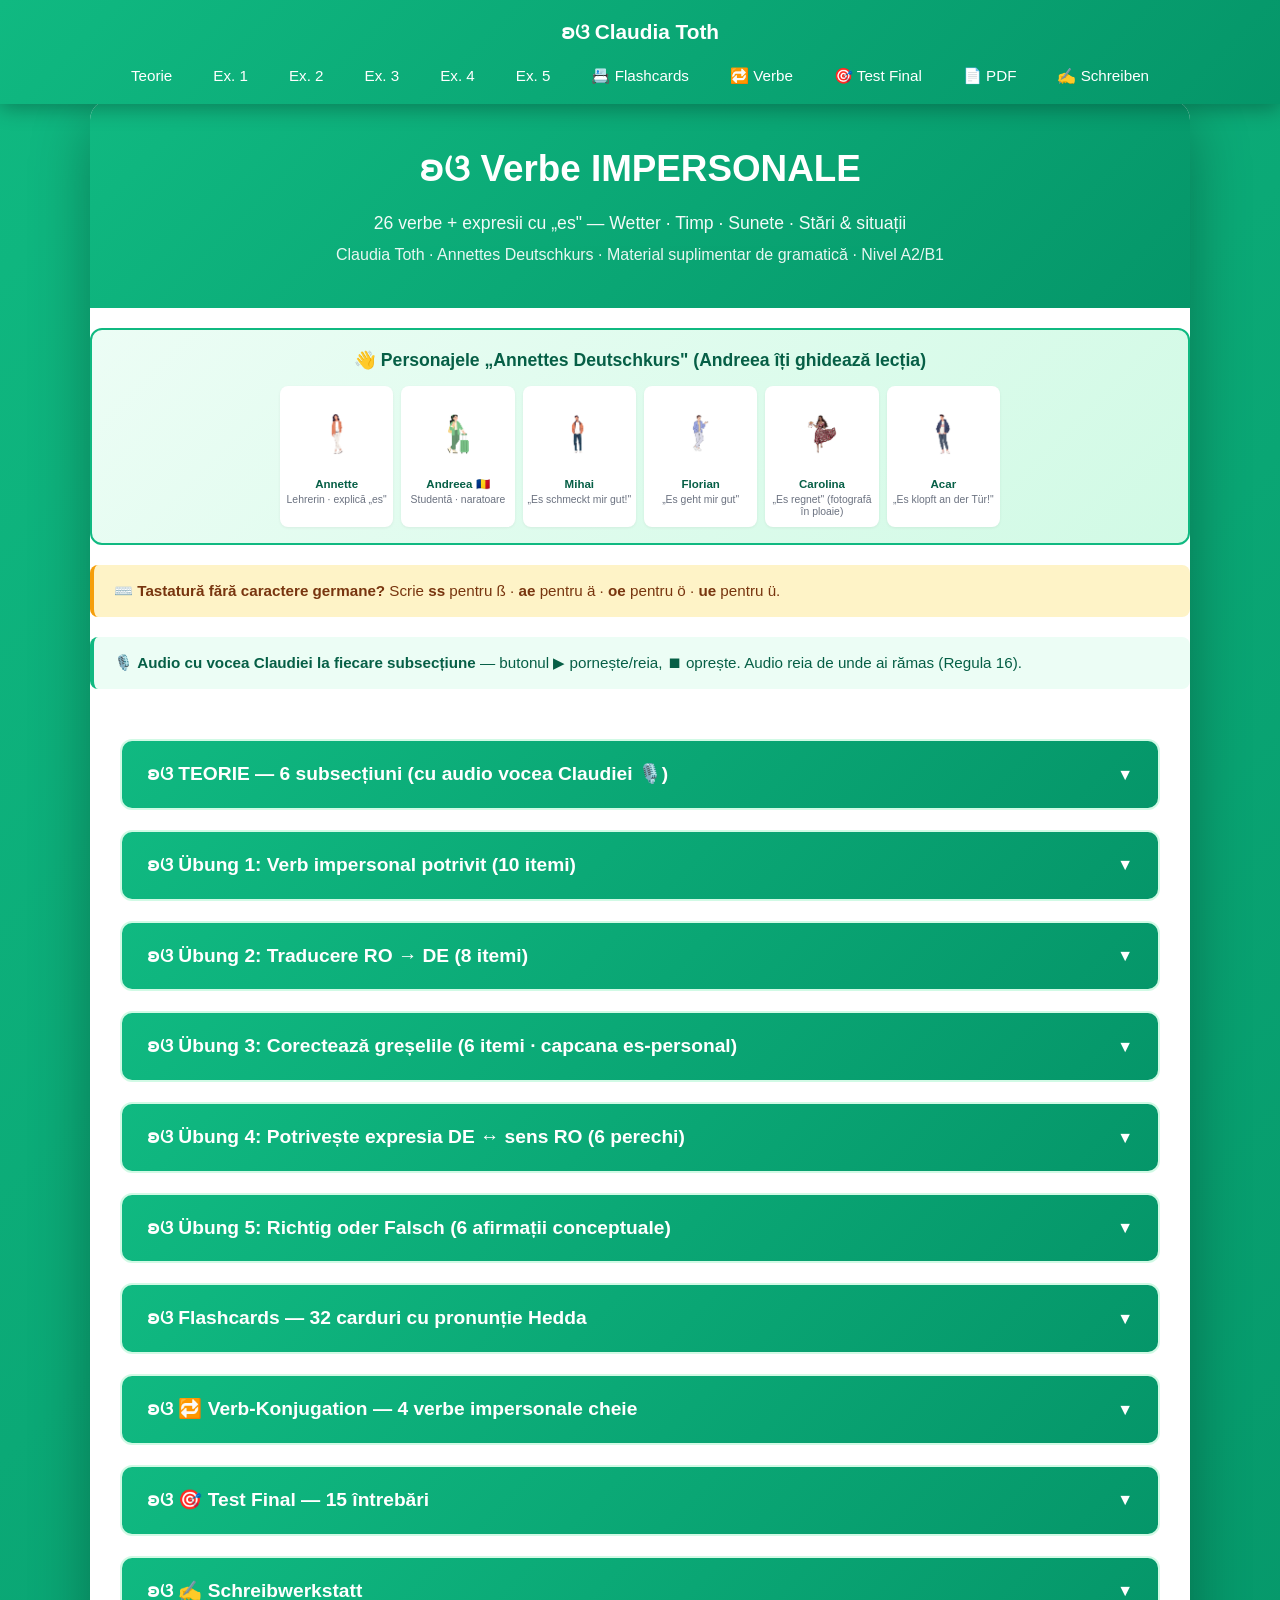
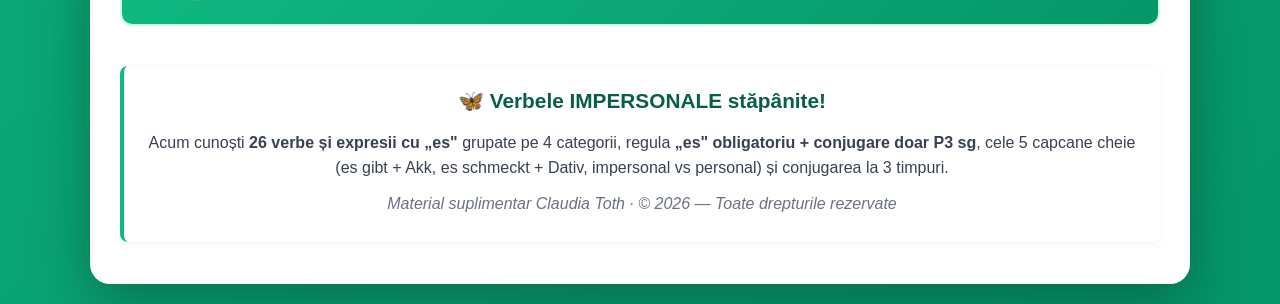
==== commit acfdc7ce: "Adauga Schreibwerkstatt (Google Form submit) [Atelier A2] Co-Authored-By: Claude Opus 4.8 <noreply@a" ====
--- a/index.html
+++ b/index.html
@@ -25,6 +25,7 @@
             <li><a href="#verbe" onclick="openSection(7)">🔁 Verbe</a></li>
             <li><a href="#final-test" onclick="openSection(8)">🎯 Test Final</a></li>
             <li><a href="verbe-impersonale.pdf" download>📄 PDF</a></li>
+            <li><a href="#schreibwerkstatt" onclick="openSection(9)">✍️ Schreiben</a></li>
         </ul>
     </nav>
 
@@ -132,6 +133,38 @@
                 <div class="section-content" id="main-section-8"><div id="final-test-container"></div></div>
             </div>
 
+            <div class="section" id="schreibwerkstatt">
+                <div class="section-header" onclick="toggleMainSection(9)">
+                    <h3>ʚଓ ✍️ Schreibwerkstatt</h3>
+                    <span class="arrow">▼</span>
+                </div>
+                <div class="section-content" id="main-section-9">
+                    <div class="theory-box" style="background:linear-gradient(135deg,#ecfdf5 0%,#d1fae5 100%); border-left:4px solid #10B981;">
+                        <h4 style="color:#065f46;">✍️ Tema ta de scriere</h4>
+                        <p>Scrie <strong>5–6 propoziții</strong> cu verbe impersonale cu „es" (vremea, senzații, es gibt).</p>
+                    </div>
+                    <div class="theory-box" style="background:#f0fdf4;">
+                        <h4>💡 Întrebări care te ajută să începi</h4>
+                        <ul style="margin:6px 0 0 18px; line-height:1.8;">
+                            <li><strong>Wie ist das Wetter heute?</strong> (Cum e vremea azi? — es regnet …)</li>
+                            <li><strong>Wie geht es dir?</strong> (Ce mai faci?)</li>
+                            <li><strong>Was gibt es in deiner Stadt?</strong> (Ce e în orașul tău?)</li>
+                            <li><strong>Gefällt es dir hier?</strong> (Îți place aici?)</li>
+                        </ul>
+                    </div>
+                    <div class="theory-box" style="background:#fffbeb; border-left:4px solid #f59e0b;">
+                        <h4>📝 Un model, ca să-ți fie mai ușor</h4>
+                        <p style="color:#065f46;"><em>Heute regnet es und es ist kalt. Mir geht es gut, danke. In meiner Stadt gibt es viele Parks. Es gefällt mir hier sehr. Am Abend wird es früh dunkel.</em></p>
+                        <p style="color:#6b7280; font-style:italic;">(Azi plouă și e frig. Mie îmi merge bine, mulțumesc. În orașul meu sunt multe parcuri. Îmi place mult aici. Seara se întunecă devreme.)</p>
+                    </div>
+                    <div style="text-align:center; margin-top:22px;">
+                        <p style="color:#047857; margin-bottom:14px; font-size:1rem;">Când ești gata, trimite-mi textul tău. Îl citesc personal și îți răspund pe email cu corectările. 🦋</p>
+                        <a href="https://forms.gle/V567TfijsNF528bo8" target="_blank" rel="noopener noreferrer" style="display:inline-block; background:#10B981; color:white; padding:14px 32px; border-radius:10px; text-decoration:none; font-weight:bold; font-size:1.05rem; box-shadow:0 2px 6px rgba(16,185,129,0.3);">✍️ Trimite textul Claudiei →</a>
+                        <p style="color:#6b7280; font-size:0.78rem; margin-top:12px; font-style:italic;">ʚଓ Nu uita să-ți treci adresa de email în formular</p>
+                    </div>
+                </div>
+            </div>
+
             <div class="theory-box" style="text-align: center; margin-top: 40px;">
                 <p style="font-size: 1.3rem; font-weight: bold; color: #065f46;">🦋 Verbele IMPERSONALE stăpânite!</p>
                 <p style="margin-top: 12px;">Acum cunoști <strong>26 verbe și expresii cu „es"</strong> grupate pe 4 categorii, regula <strong>„es" obligatoriu + conjugare doar P3 sg</strong>, cele 5 capcane cheie (es gibt + Akk, es schmeckt + Dativ, impersonal vs personal) și conjugarea la 3 timpuri.</p>
--- a/styles.css
+++ b/styles.css
@@ -1816,3 +1816,22 @@
     /* Evită break-uri inestetice în mijlocul tabelelor/cardurilor */
     .theory-box, .example-box, .theory-table, .sub-section { page-break-inside: avoid; break-inside: avoid; }
 }
+
+/* ===== REGULA 14 PATCH â€” touch scroll mobile (fix raportat 31 mai 2026) ===== */
+@media (max-width: 768px) {
+    .theory-table,
+    .grammar-table {
+        touch-action: pan-x !important;
+        -webkit-overflow-scrolling: touch !important;
+        overflow-x: auto !important;
+    }
+    /* Wrapper-ul (theory-box) nu trebuie sÄƒ blocheze scroll-ul */
+    .theory-box {
+        overflow: visible !important;
+    }
+    /* Verb cards la fel */
+    .verb-card {
+        overflow-x: auto !important;
+        -webkit-overflow-scrolling: touch !important;
+    }
+}
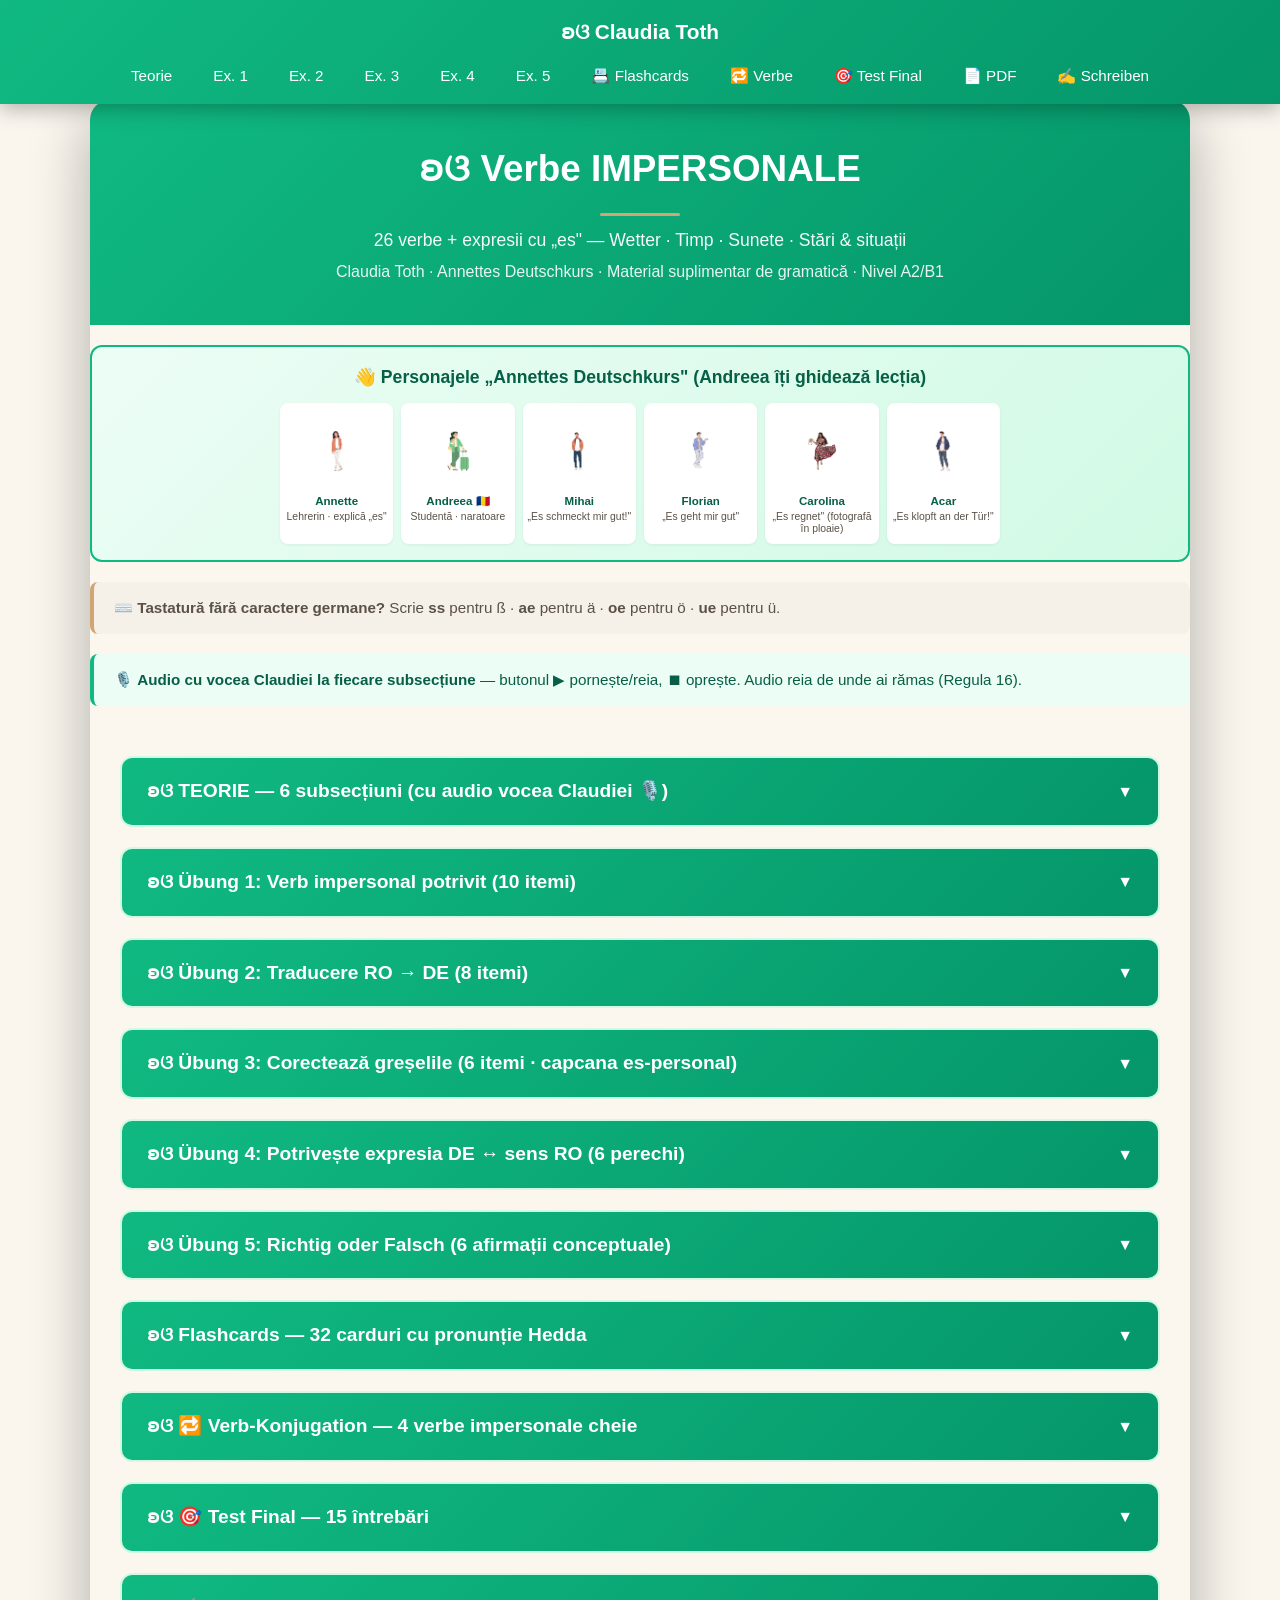
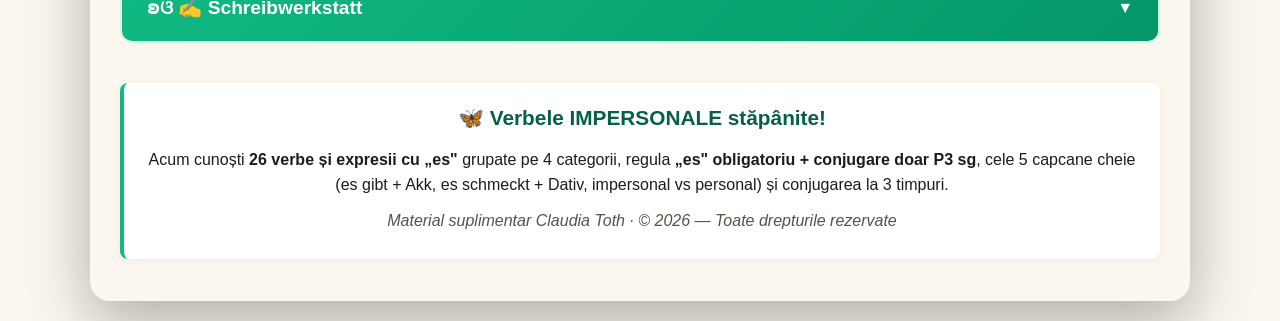
==== commit 70e35cde: "Rebrand v2 culori: crem + auriu + emerald (mustar v1 eliminat) + PDF regenerat Co-Authored-By: Claud" ====
--- a/index.html
+++ b/index.html
@@ -48,8 +48,8 @@
             </div>
         </div>
 
-        <div style="background:#fef3c7; border-left:4px solid #f59e0b; padding:14px 20px; margin:20px 0; border-radius:8px;">
-            <p style="margin:0; color:#78350f; font-size:0.95rem;">⌨️ <strong>Tastatură fără caractere germane?</strong> Scrie <strong>ss</strong> pentru ß · <strong>ae</strong> pentru ä · <strong>oe</strong> pentru ö · <strong>ue</strong> pentru ü.</p>
+        <div style="background:#F5F0E8; border-left:4px solid #D4A574; padding:14px 20px; margin:20px 0; border-radius:8px;">
+            <p style="margin:0; color:#5A5147; font-size:0.95rem;">⌨️ <strong>Tastatură fără caractere germane?</strong> Scrie <strong>ss</strong> pentru ß · <strong>ae</strong> pentru ä · <strong>oe</strong> pentru ö · <strong>ue</strong> pentru ü.</p>
         </div>
 
         <div style="background:#ecfdf5; border-left:4px solid #10b981; padding:14px 20px; margin:20px 0; border-radius:8px;">
@@ -143,7 +143,7 @@
                         <h4 style="color:#065f46;">✍️ Tema ta de scriere</h4>
                         <p>Scrie <strong>5–6 propoziții</strong> cu verbe impersonale cu „es" (vremea, senzații, es gibt).</p>
                     </div>
-                    <div class="theory-box" style="background:#f0fdf4;">
+                    <div class="theory-box" style="background:#FBF7EF;">
                         <h4>💡 Întrebări care te ajută să începi</h4>
                         <ul style="margin:6px 0 0 18px; line-height:1.8;">
                             <li><strong>Wie ist das Wetter heute?</strong> (Cum e vremea azi? — es regnet …)</li>
@@ -152,15 +152,15 @@
                             <li><strong>Gefällt es dir hier?</strong> (Îți place aici?)</li>
                         </ul>
                     </div>
-                    <div class="theory-box" style="background:#fffbeb; border-left:4px solid #f59e0b;">
+                    <div class="theory-box" style="background:#F5F0E8; border-left:4px solid #D4A574;">
                         <h4>📝 Un model, ca să-ți fie mai ușor</h4>
                         <p style="color:#065f46;"><em>Heute regnet es und es ist kalt. Mir geht es gut, danke. In meiner Stadt gibt es viele Parks. Es gefällt mir hier sehr. Am Abend wird es früh dunkel.</em></p>
-                        <p style="color:#6b7280; font-style:italic;">(Azi plouă și e frig. Mie îmi merge bine, mulțumesc. În orașul meu sunt multe parcuri. Îmi place mult aici. Seara se întunecă devreme.)</p>
+                        <p style="color:#5A5147; font-style:italic;">(Azi plouă și e frig. Mie îmi merge bine, mulțumesc. În orașul meu sunt multe parcuri. Îmi place mult aici. Seara se întunecă devreme.)</p>
                     </div>
                     <div style="text-align:center; margin-top:22px;">
                         <p style="color:#047857; margin-bottom:14px; font-size:1rem;">Când ești gata, trimite-mi textul tău. Îl citesc personal și îți răspund pe email cu corectările. 🦋</p>
                         <a href="https://forms.gle/V567TfijsNF528bo8" target="_blank" rel="noopener noreferrer" style="display:inline-block; background:#10B981; color:white; padding:14px 32px; border-radius:10px; text-decoration:none; font-weight:bold; font-size:1.05rem; box-shadow:0 2px 6px rgba(16,185,129,0.3);">✍️ Trimite textul Claudiei →</a>
-                        <p style="color:#6b7280; font-size:0.78rem; margin-top:12px; font-style:italic;">ʚଓ Nu uita să-ți treci adresa de email în formular</p>
+                        <p style="color:#5A5147; font-size:0.78rem; margin-top:12px; font-style:italic;">ʚଓ Nu uita să-ți treci adresa de email în formular</p>
                     </div>
                 </div>
             </div>
@@ -168,7 +168,7 @@
             <div class="theory-box" style="text-align: center; margin-top: 40px;">
                 <p style="font-size: 1.3rem; font-weight: bold; color: #065f46;">🦋 Verbele IMPERSONALE stăpânite!</p>
                 <p style="margin-top: 12px;">Acum cunoști <strong>26 verbe și expresii cu „es"</strong> grupate pe 4 categorii, regula <strong>„es" obligatoriu + conjugare doar P3 sg</strong>, cele 5 capcane cheie (es gibt + Akk, es schmeckt + Dativ, impersonal vs personal) și conjugarea la 3 timpuri.</p>
-                <p style="margin-top: 10px; font-style: italic; color: #6b7280;">Material suplimentar Claudia Toth · © 2026 — Toate drepturile rezervate</p>
+                <p style="margin-top: 10px; font-style: italic; color: #5A5147;">Material suplimentar Claudia Toth · © 2026 — Toate drepturile rezervate</p>
             </div>
         </div>
     </div>
--- a/styles.css
+++ b/styles.css
@@ -11,12 +11,12 @@
 
 body {
     font-family: 'Segoe UI', Tahoma, Geneva, Verdana, sans-serif;
-    background: linear-gradient(135deg, #10b981 0%, #059669 100%);
+    background: #FAF6EE;
     line-height: 1.6;
     padding: 0;
     padding-top: 80px;
     min-height: 100vh;
-    color: #374151;
+    color: #1F1B16;
 }
 
 /* ============================================
@@ -75,7 +75,7 @@
 .container {
     max-width: 1100px;
     margin: 20px auto;
-    background: white;
+    background: #FBF7EF;
     border-radius: 20px;
     box-shadow: 0 20px 60px rgba(0,0,0,0.3);
     overflow: hidden;
@@ -150,7 +150,7 @@
 .section-content {
     display: none;
     padding: 25px;
-    background: #f0fdf4;
+    background: #FBF7EF;
 }
 
 .section-content.active {
@@ -247,7 +247,7 @@
     gap: 12px;
     margin-bottom: 18px;
     padding: 10px 14px;
-    background: #f0fdf4;
+    background: #FBF7EF;
     border-left: 4px solid #10b981;
     border-radius: 6px;
 }
@@ -324,7 +324,7 @@
 }
 
 .example-box .ro {
-    color: #6b7280;
+    color: #5A5147;
     font-size: 0.95rem;
     margin-top: 4px;
 }
@@ -358,7 +358,7 @@
 }
 
 .theory-table tr:nth-child(even) {
-    background: #f0fdf4;
+    background: #FBF7EF;
 }
 
 .theory-table .verb {
@@ -372,7 +372,7 @@
 }
 
 .theory-table .ro-text {
-    color: #6b7280;
+    color: #5A5147;
     font-style: italic;
     font-size: 0.95rem;
 }
@@ -381,12 +381,12 @@
    EXERCIȚII
    ============================================ */
 .exercise-instruction {
-    background: #fffbeb;
-    border-left: 4px solid #f59e0b;
+    background: #F5F0E8;
+    border-left: 4px solid #D4A574;
     padding: 12px 18px;
     margin-bottom: 18px;
     border-radius: 8px;
-    color: #78350f;
+    color: #5A5147;
 }
 
 .exercise-item {
@@ -424,7 +424,7 @@
 }
 
 .input-group label {
-    color: #374151;
+    color: #1F1B16;
     font-size: 1rem;
     line-height: 1.5;
 }
@@ -474,7 +474,7 @@
 }
 
 .mc-option:hover {
-    background: #f0fdf4;
+    background: #FBF7EF;
 }
 
 .mc-option input[type="radio"] {
@@ -556,12 +556,12 @@
 }
 
 .btn-reset {
-    background: #6b7280;
+    background: #5A5147;
     color: white;
 }
 
 .btn-reset:hover {
-    background: #4b5563;
+    background: #433d35;
     transform: translateY(-2px);
     box-shadow: 0 8px 20px rgba(107, 114, 128, 0.4);
 }
@@ -638,7 +638,7 @@
 
 .flashcard .ro {
     font-size: 1.2rem;
-    color: #6b7280;
+    color: #5A5147;
     font-style: italic;
     display: none;
 }
@@ -653,7 +653,7 @@
     bottom: 12px;
     left: 0;
     right: 0;
-    color: #9ca3af;
+    color: #8a8175;
     font-size: 0.85rem;
 }
 
@@ -787,8 +787,8 @@
         -webkit-overflow-scrolling: touch;
         max-width: 100%;
         scrollbar-width: thin;
-        scrollbar-color: #f59e0b #fef3c7;
-        background-image: linear-gradient(to right, transparent calc(100% - 32px), rgba(245, 158, 11, 0.28) 100%);
+        scrollbar-color: #D4A574 #F5F0E8;
+        background-image: linear-gradient(to right, transparent calc(100% - 32px), rgba(212, 165, 116, 0.28) 100%);
         background-attachment: local;
         background-repeat: no-repeat;
     }
@@ -799,12 +799,12 @@
     }
     .theory-table::-webkit-scrollbar-track,
     .grammar-table::-webkit-scrollbar-track {
-        background: #fef3c7;
+        background: #F5F0E8;
         border-radius: 3px;
     }
     .theory-table::-webkit-scrollbar-thumb,
     .grammar-table::-webkit-scrollbar-thumb {
-        background: #f59e0b;
+        background: #D4A574;
         border-radius: 3px;
     }
 
@@ -812,15 +812,15 @@
     .grammar-table::before {
         content: '👈 Glisează lateral pentru toate coloanele 👉';
         display: block;
-        background: #fef3c7;
-        color: #92400e;
+        background: #F5F0E8;
+        color: #5A5147;
         padding: 6px 10px;
         font-size: 0.72rem;
         text-align: center;
         font-style: italic;
         border-radius: 6px 6px 0 0;
         white-space: nowrap;
-        border-bottom: 1px solid #f59e0b;
+        border-bottom: 1px solid #D4A574;
         position: sticky;
         left: 0;
     }
@@ -839,14 +839,14 @@
    ============================================ */
 .ro-translation {
     display: inline-block;
-    color: #6b7280;
+    color: #5A5147;
     font-style: italic;
     font-size: 0.88rem;
     font-weight: normal;
     line-height: 1.4;
     margin-top: 4px;
     padding-left: 8px;
-    border-left: 2px solid #fcd34d;
+    border-left: 2px solid #D4A574;
 }
 
 /* ============================================
@@ -869,7 +869,7 @@
 }
 
 .test-intro p {
-    color: #374151;
+    color: #1F1B16;
     margin-bottom: 15px;
 }
 
@@ -883,7 +883,7 @@
 
 .test-info-list li {
     padding: 8px 0;
-    color: #374151;
+    color: #1F1B16;
 }
 
 .btn-large {
@@ -932,7 +932,7 @@
 
 /* Întrebarea curentă */
 .test-question {
-    background: #f0fdf4;
+    background: #FBF7EF;
     padding: 25px;
     border-radius: 10px;
     margin-bottom: 20px;
@@ -948,35 +948,35 @@
 
 .test-question-content {
     font-size: 1.15rem;
-    color: #374151;
+    color: #1F1B16;
     line-height: 1.8;
     margin-bottom: 12px;
 }
 
 .test-blank {
-    background: #fef3c7;
+    background: #F5F0E8;
     padding: 4px 16px;
     border-radius: 6px;
-    border: 2px dashed #f59e0b;
-    color: #78350f;
+    border: 2px dashed #D4A574;
+    color: #5A5147;
     font-weight: bold;
     margin-right: 8px;
 }
 
 .test-translation {
     display: block;
-    color: #6b7280;
+    color: #5A5147;
     font-style: italic;
     margin: 10px 0;
     font-size: 0.95rem;
 }
 
 .test-ro-text {
-    background: #fff7ed;
+    background: #F5F0E8;
     padding: 15px;
     border-radius: 8px;
-    border-left: 4px solid #f59e0b;
-    color: #78350f;
+    border-left: 4px solid #D4A574;
+    color: #5A5147;
     font-weight: 500;
 }
 
@@ -1013,7 +1013,7 @@
 
 .test-mc .mc-option:hover {
     border-color: #10b981;
-    background: #f0fdf4;
+    background: #FBF7EF;
 }
 
 /* Controale wizard */
@@ -1026,12 +1026,12 @@
 }
 
 .btn-secondary {
-    background: #6b7280;
+    background: #5A5147;
     color: white;
 }
 
 .btn-secondary:hover {
-    background: #4b5563;
+    background: #433d35;
     transform: translateY(-2px);
     box-shadow: 0 4px 12px rgba(107, 114, 128, 0.4);
 }
@@ -1045,13 +1045,13 @@
 
 /* Buton ÎNAPOI LA TEORIE */
 .btn-back {
-    background: linear-gradient(135deg, #6366f1 0%, #4f46e5 100%);
+    background: linear-gradient(135deg, #5A5147 0%, #433d35 100%);
     color: white;
 }
 
 .btn-back:hover {
     transform: translateY(-2px);
-    box-shadow: 0 8px 20px rgba(99, 102, 241, 0.4);
+    box-shadow: 0 8px 20px rgba(90, 81, 71, 0.4);
 }
 
 .test-back-top {
@@ -1128,7 +1128,7 @@
 
 /* Stats categorii */
 .test-stats {
-    background: #f0fdf4;
+    background: #FBF7EF;
     padding: 20px;
     border-radius: 10px;
     margin-bottom: 20px;
@@ -1148,7 +1148,7 @@
 .test-stats li {
     padding: 8px 0;
     border-bottom: 1px solid #d1fae5;
-    color: #374151;
+    color: #1F1B16;
 }
 
 .test-stats li:last-child {
@@ -1255,7 +1255,7 @@
 
 .dm-tile {
     padding: 10px 14px;
-    background: #f0fdf4;
+    background: #FBF7EF;
     border: 2px solid #d1fae5;
     border-radius: 8px;
     cursor: pointer;
@@ -1272,9 +1272,9 @@
 }
 
 .dm-tile.dm-selected {
-    background: #fef3c7;
-    border-color: #f59e0b;
-    color: #78350f;
+    background: #F5F0E8;
+    border-color: #D4A574;
+    color: #5A5147;
 }
 
 .dm-tile.dm-correct {
@@ -1296,11 +1296,11 @@
     text-align: center;
     margin-top: 12px;
     padding: 10px;
-    background: #fffbeb;
-    border-radius: 8px;
-    color: #78350f;
+    background: #F5F0E8;
+    border-radius: 8px;
+    color: #5A5147;
     font-weight: 600;
-    border-left: 4px solid #f59e0b;
+    border-left: 4px solid #D4A574;
 }
 
 @keyframes shake {
@@ -1326,7 +1326,7 @@
 
 .sort-tile {
     padding: 8px 14px;
-    background: #f0fdf4;
+    background: #FBF7EF;
     border: 2px solid #d1fae5;
     border-radius: 8px;
     cursor: pointer;
@@ -1342,9 +1342,9 @@
 }
 
 .sort-tile.sort-selected {
-    background: #fef3c7;
-    border-color: #f59e0b;
-    color: #78350f;
+    background: #F5F0E8;
+    border-color: #D4A574;
+    color: #5A5147;
 }
 
 .sort-tile.sort-wrong {
@@ -1380,7 +1380,7 @@
 
 .sort-col:hover {
     border-color: #10b981;
-    background: #f0fdf4;
+    background: #FBF7EF;
 }
 
 .sort-col-title {
@@ -1417,8 +1417,8 @@
 .satzbau-answer {
     min-height: 50px;
     padding: 12px;
-    background: #fffbeb;
-    border: 2px dashed #f59e0b;
+    background: #F5F0E8;
+    border: 2px dashed #D4A574;
     border-radius: 8px;
     margin: 8px 0;
     display: flex;
@@ -1428,7 +1428,7 @@
 }
 
 .satzbau-answer-placeholder {
-    color: #9ca3af;
+    color: #8a8175;
     font-style: italic;
     font-size: 0.95rem;
 }
@@ -1438,7 +1438,7 @@
     flex-wrap: wrap;
     gap: 8px;
     padding: 10px;
-    background: #f0fdf4;
+    background: #FBF7EF;
     border-radius: 8px;
     margin-top: 8px;
 }
@@ -1521,18 +1521,18 @@
     border-radius: 8px;
     cursor: pointer;
     transition: all 0.2s;
-    color: #374151;
+    color: #1F1B16;
 }
 
 .mistake-opt:hover {
     border-color: #10b981;
-    background: #f0fdf4;
+    background: #FBF7EF;
 }
 
 .mistake-opt.mistake-picked {
-    border-color: #f59e0b;
-    background: #fef3c7;
-    color: #78350f;
+    border-color: #D4A574;
+    background: #F5F0E8;
+    color: #5A5147;
     font-weight: 600;
 }
 
@@ -1588,7 +1588,7 @@
 }
 .cast-card .detail {
     font-size: 0.65rem;
-    color: #6b7280;
+    color: #5A5147;
     line-height: 1.2;
     margin-top: 2px;
 }
@@ -1597,8 +1597,8 @@
    ANDREEA-NOTE — căsuța galbenă cu Andreea co-narator
    ============================================ */
 .andreea-note {
-    background: #fffbeb;
-    border-left: 4px solid #f59e0b;
+    background: #F5F0E8;
+    border-left: 4px solid #D4A574;
     border-radius: 0 8px 8px 0;
     padding: 14px 18px;
     margin: 16px 0;
@@ -1617,7 +1617,7 @@
 }
 .andreea-note-content .speaker {
     font-weight: 700;
-    color: #92400e;
+    color: #5A5147;
     font-size: 0.88rem;
     margin-bottom: 4px;
 }
@@ -1625,7 +1625,7 @@
     content: "💚 ";
 }
 .andreea-note-content .text {
-    color: #78350f;
+    color: #5A5147;
     font-size: 0.95rem;
     font-style: italic;
     line-height: 1.6;
@@ -1658,8 +1658,8 @@
     vertical-align: top;
 }
 .grammar-table tr:last-child td { border-bottom: none; }
-.grammar-table tr:nth-child(even) { background: #f0fdf4; }
-.grammar-table em { color: #6b7280; font-style: italic; }
+.grammar-table tr:nth-child(even) { background: #FBF7EF; }
+.grammar-table em { color: #5A5147; font-style: italic; }
 .grammar-table strong { color: #065f46; }
 @media (max-width: 720px) {
     .grammar-table { font-size: 0.92rem; }
@@ -1683,8 +1683,8 @@
     page-break-inside: avoid;
 }
 .ending-card.trap {
-    border-left-color: #f59e0b;
-    background: #fffbeb;
+    border-left-color: #D4A574;
+    background: #F5F0E8;
 }
 .ending-card-head {
     display: flex;
@@ -1706,12 +1706,12 @@
     letter-spacing: 0.5px;
 }
 .ending-card.trap .ending-card-tag {
-    background: #fef3c7;
-    color: #78350f;
+    background: #F5F0E8;
+    color: #5A5147;
 }
 .ending-card-meta {
     font-size: 0.88rem;
-    color: #6b7280;
+    color: #5A5147;
     font-style: italic;
 }
 .ending-card-meta strong {
@@ -1719,7 +1719,7 @@
     font-style: normal;
 }
 .ending-card.trap .ending-card-meta strong {
-    color: #92400e;
+    color: #5A5147;
 }
 .ending-card-list {
     list-style: none;
@@ -1742,13 +1742,13 @@
     font-weight: 700;
 }
 .ending-card-list .ro {
-    color: #6b7280;
+    color: #5A5147;
     font-style: italic;
     margin-left: 4px;
 }
 .ending-card-note {
-    background: #fef3c7;
-    color: #78350f;
+    background: #F5F0E8;
+    color: #5A5147;
     padding: 8px 12px;
     margin-top: 10px;
     border-radius: 6px;
@@ -1756,7 +1756,7 @@
     line-height: 1.5;
 }
 .ending-card-note strong {
-    color: #92400e;
+    color: #5A5147;
 }
 @media (max-width: 720px) {
     .ending-card { padding: 14px 16px; }
@@ -1797,7 +1797,7 @@
     size: A4;
     margin: 18mm 14mm 22mm 14mm;
     @bottom-left { content: "ʚଓ © 2026 Claudia Toth"; font-size: 9pt; color: #065f46; }
-    @bottom-right { content: "pag. " counter(page) " / " counter(pages); font-size: 9pt; color: #6b7280; }
+    @bottom-right { content: "pag. " counter(page) " / " counter(pages); font-size: 9pt; color: #5A5147; }
 }
 
 @media print {
@@ -1834,4 +1834,16 @@
         overflow-x: auto !important;
         -webkit-overflow-scrolling: touch !important;
     }
-}+}
+
+/* ===== BRAND v2 — linie aurie 80x3px sub h1 (rebrand iunie 2026) ===== */
+.header h1 { position: relative; }
+.header h1::after {
+    content: "";
+    display: block;
+    width: 80px;
+    height: 3px;
+    background: #D4A574;
+    margin: 14px auto 0;
+    border-radius: 2px;
+}
